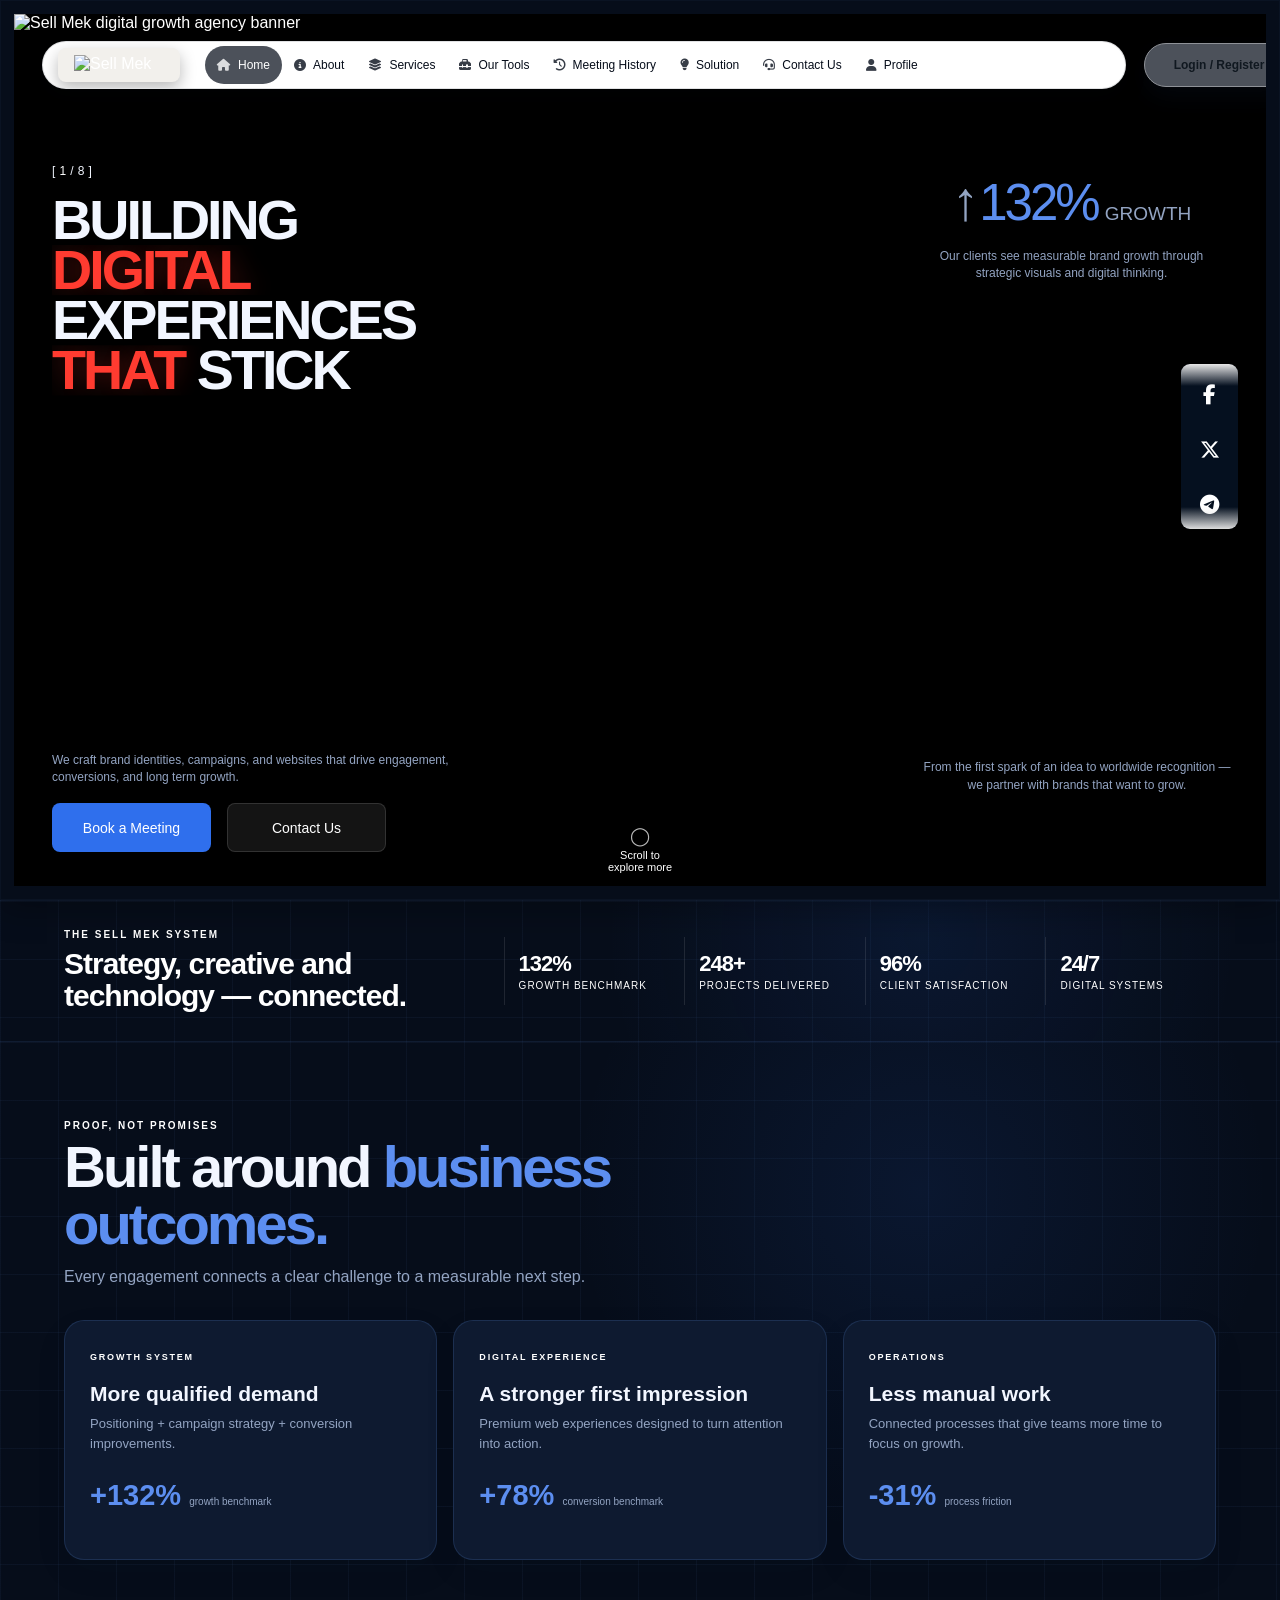
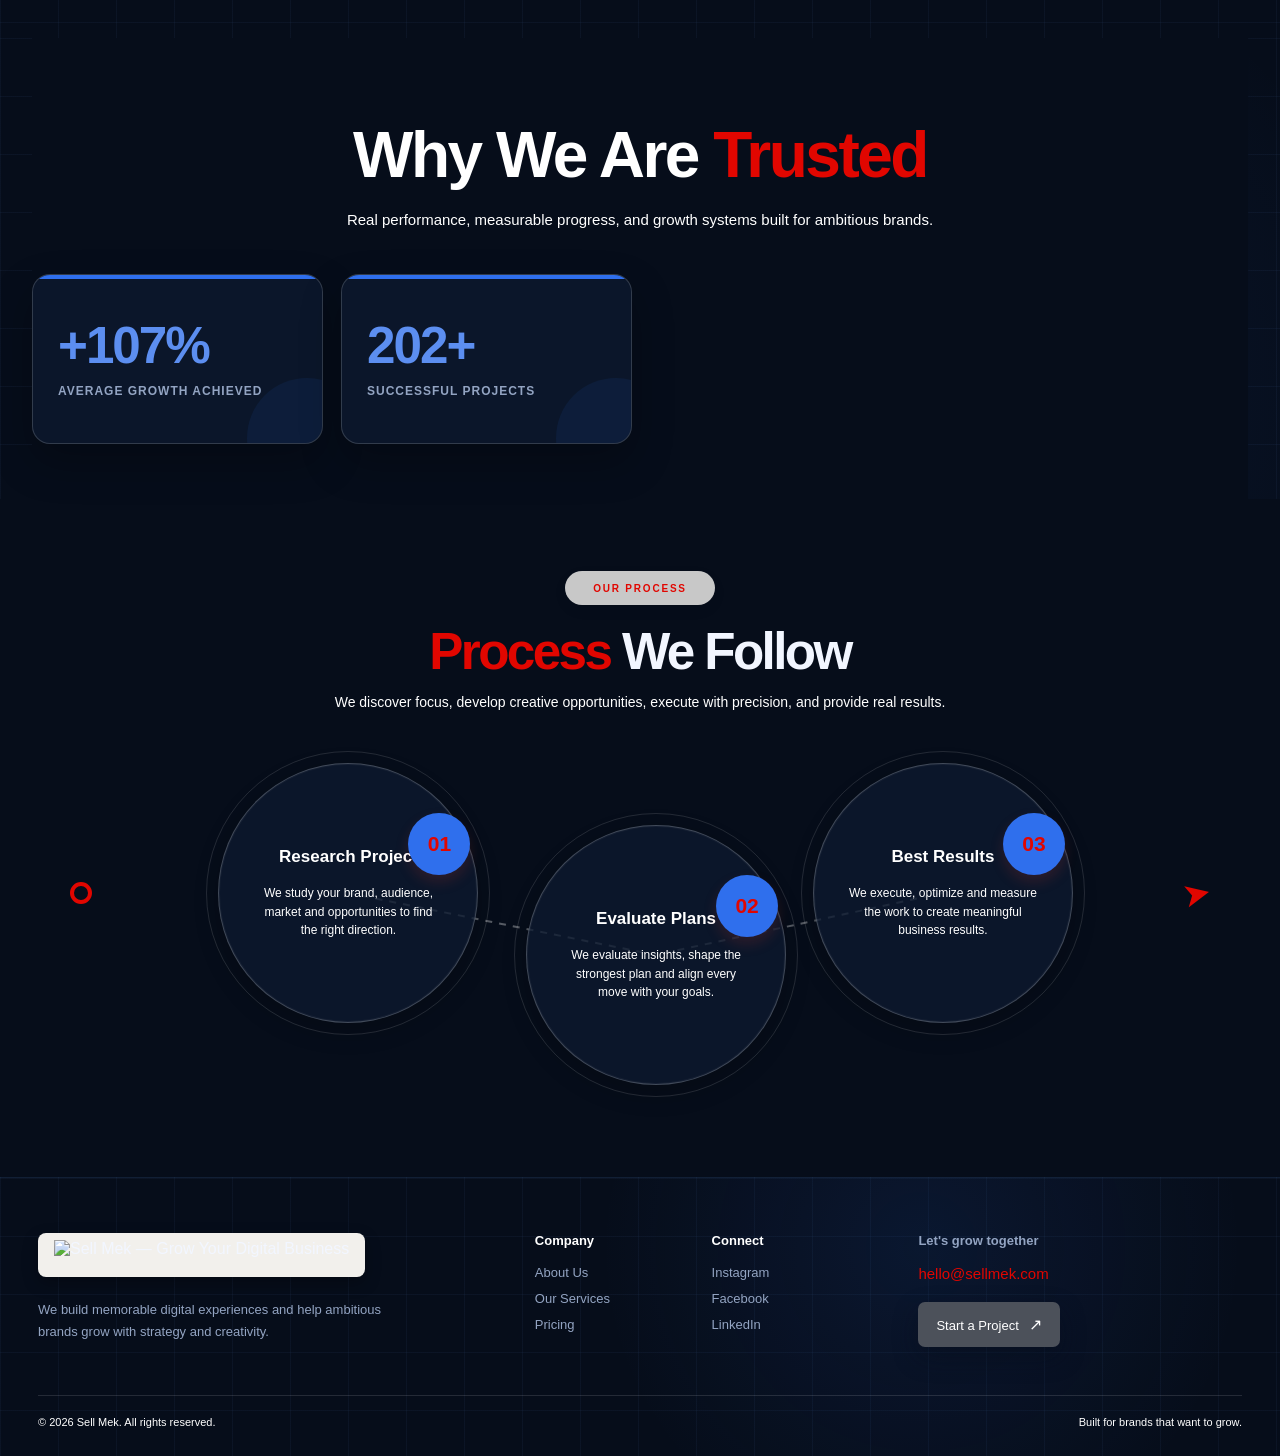
==== sell mek/index.html @ 3b70ef05 "Add files via upload" ====
<!DOCTYPE html>

<html lang="en">
<head>
<meta charset="utf-8"/>
<meta content="width=device-width, initial-scale=1.0" name="viewport"/>
<title>Sell Mek — Digital Growth Agency</title>
<link href="style.css" rel="stylesheet"/>
<link href="https://cdnjs.cloudflare.com/ajax/libs/font-awesome/6.7.2/css/all.min.css" rel="stylesheet"/>
</head>
<body>
<div class="page-frame">
<div class="website">
<!-- HEADER -->
<header class="header">
<div class="logo">
<img alt="Sell Mek — Grow Your Digital Business" class="site-logo" src="assets/images/logo.png"/>
</div>
<nav aria-label="Primary navigation" class="nav">
<a class="active" href="index.html"> <i aria-hidden="true" class="fa-solid fa-house"></i><span>Home</span></a>
<a href="about.html"> <i aria-hidden="true" class="fa-solid fa-circle-info"></i><span>About</span></a>
<a href="services.html"> <i aria-hidden="true" class="fa-solid fa-layer-group"></i><span>Services</span></a><a href="tools.html"><i class="fa-solid fa-toolbox" aria-hidden="true"></i><span>Our Tools</span></a>
<a href="history.html" class="history-nav-link"> <i aria-hidden="true" class="fa-solid fa-clock-rotate-left"></i><span>Meeting History</span><b class="meeting-badge" aria-label="Booked meetings">0</b></a>
<a href="solution.html"> <i aria-hidden="true" class="fa-solid fa-lightbulb"></i><span>Solution</span></a>
<a href="contact.html"><i class="fa-solid fa-headset" aria-hidden="true"></i><span>Contact Us</span></a><a href="language.html"> <i aria-hidden="true" class="fa-solid fa-user"></i><span>Profile</span></a>
</nav>
<button class="login">Login / Register</button>
</header>
<!-- HERO -->
<section class="hero">
<div class="hero-visual-slider" aria-label="Sell Mek hero visuals">
  <div class="hero-visual-slide hero-stage-image is-active" data-visual-slide="0">
    <img src="assets/images/hero-banner-photo.jpg" alt="Sell Mek digital growth agency banner">
  </div>
  <div class="hero-visual-slide hero-stage-dashboard" data-visual-slide="1">
    <div class="dashboard-stage-glow"></div>
  </div>
  <div class="hero-visual-slide hero-stage-image stage-three" data-visual-slide="2">
    <img src="assets/images/hero-computer.png" alt="Sell Mek growth agency visual">
  </div>
</div>
<!-- LEFT -->
<div class="left-content">
<div aria-live="polite" class="counter">[ <span id="hero-current">1</span> / 8 ]</div>
<div aria-live="polite" class="hero-slider">
<div aria-hidden="false" class="hero-slide is-active" data-slide="1">
<h1 aria-label="Building digital experiences that stick">
<span class="hero-line hero-line-white">BUILDING</span>
<span class="hero-line hero-line-orange">DIGITAL</span>
<span class="hero-line hero-line-white">EXPERIENCES</span>
<span class="hero-line hero-line-mixed"><em>THAT</em> STICK</span>
</h1>
</div>
<div aria-hidden="true" class="hero-slide" data-slide="2">
<h1 aria-label="Turning ideas into growth">
<span class="hero-line hero-line-white">TURNING</span>
<span class="hero-line hero-line-orange">IDEAS</span>
<span class="hero-line hero-line-white">INTO</span>
<span class="hero-line hero-line-mixed"><em>REAL</em> GROWTH</span>
</h1>
</div>
<div aria-hidden="true" class="hero-slide" data-slide="3">
<h1 aria-label="Growing brands with smart strategy">
<span class="hero-line hero-line-white">GROWING</span>
<span class="hero-line hero-line-orange">BRANDS</span>
<span class="hero-line hero-line-white">WITH SMART</span>
<span class="hero-line hero-line-mixed"><em>DIGITAL</em> STRATEGY</span>
</h1>
</div>
<div aria-hidden="true" class="hero-slide" data-slide="4">
<h1 aria-label="Creating campaigns that convert">
<span class="hero-line hero-line-white">CREATING</span>
<span class="hero-line hero-line-orange">CAMPAIGNS</span>
<span class="hero-line hero-line-white">THAT</span>
<span class="hero-line hero-line-mixed"><em>CONVERT</em> BETTER</span>
</h1>
</div>
<div aria-hidden="true" class="hero-slide" data-slide="5">
<h1 aria-label="Boosting visibility leads and sales">
<span class="hero-line hero-line-white">BOOSTING</span>
<span class="hero-line hero-line-orange">VISIBILITY</span>
<span class="hero-line hero-line-white">LEADS &amp;</span>
<span class="hero-line hero-line-mixed"><em>SALES</em></span>
</h1>
</div>
<div aria-hidden="true" class="hero-slide" data-slide="6">
<h1 aria-label="Building brands people remember">
<span class="hero-line hero-line-white">BUILDING</span>
<span class="hero-line hero-line-orange">BRANDS</span>
<span class="hero-line hero-line-white">PEOPLE</span>
<span class="hero-line hero-line-mixed"><em>REMEMBER</em></span>
</h1>
</div>
<div aria-hidden="true" class="hero-slide" data-slide="7">
<h1 aria-label="Turning attention into real results">
<span class="hero-line hero-line-white">TURNING</span>
<span class="hero-line hero-line-orange">ATTENTION</span>
<span class="hero-line hero-line-white">INTO REAL</span>
<span class="hero-line hero-line-mixed"><em>RESULTS</em></span>
</h1>
</div>
<div aria-hidden="true" class="hero-slide" data-slide="8">
<h1 aria-label="Your growth our digital mission">
<span class="hero-line hero-line-white">YOUR</span>
<span class="hero-line hero-line-orange">GROWTH</span>
<span class="hero-line hero-line-white">OUR DIGITAL</span>
<span class="hero-line hero-line-mixed"><em>MISSION</em></span>
</h1>
</div>
</div>
</div>
<!-- CENTER -->
<div class="center-content">
<div class="orbit orbit-one"></div><div class="orbit orbit-two"></div><div class="orbit-dot dot-1"></div><div class="orbit-dot dot-2"></div><div class="orbit-dot dot-3"></div><div class="orbit-dot dot-4"></div><div class="stat-card card-growth">
<div class="orange-icon">↗</div>
<small>Growth</small>
<strong class="count" data-prefix="+" data-suffix="%" data-target="85">0</strong>
</div><div class="stat-card card-client">
<div class="orange-icon">●</div>
<small>New Clients</small>
<strong class="count" data-prefix="+" data-suffix="" data-target="248">0</strong>
</div><div class="stat-card card-leads">
<div class="orange-bars">
<i></i><i></i><i></i>
</div>
<small>Leads Generated</small>
<strong class="count" data-comma="true" data-prefix="" data-suffix="" data-target="2543">0</strong>
</div><div class="stat-card card-conversion">
<div class="progress-ring">
<span class="count" data-suffix="%" data-target="78">0</span>
</div>
<small>Conversion Rate</small>
<strong class="count" data-prefix="+" data-suffix="%" data-target="18">0</strong>
</div><div class="dashboard">
<div class="dashboard-header">
<div>
<small>PERFORMANCE OVERVIEW</small>
<h2>Business Growth</h2>
</div>
<button>This Year⌄</button>
</div>
<div class="dashboard-body">
<div class="revenue">
<small>Revenue Growth</small>
<strong class="count" data-prefix="+" data-suffix="%" data-target="132">0</strong>
<span>vs last year</span>
</div>
<div class="mini-growth">
<b>● <span class="count" data-prefix="+" data-suffix="%" data-target="132">0</span></b>
<span>Growth</span>
</div>
</div>
<!-- CHART -->
<div class="chart">
<div class="grid-line line-1"></div>
<div class="grid-line line-2"></div>
<div class="grid-line line-3"></div>
<div class="grid-line line-4"></div>
<svg preserveaspectratio="none" viewbox="0 0 500 160">
<defs>
<lineargradient id="chartFill" x1="0" x2="0" y1="0" y2="1">
<stop offset="0%" stop-opacity=".35"></stop>
<stop offset="100%" stop-opacity="0"></stop>
</lineargradient>
</defs>
<path class="area" d="M0 135
                                       C30 125 40 105 70 112
                                       C95 118 110 94 135 103
                                       C160 113 170 75 205 82
                                       C235 88 245 102 270 77
                                       C300 48 320 75 345 65
                                       C375 52 382 82 410 55
                                       C440 26 455 58 500 15
                                       L500 160
                                       L0 160 Z">
</path>
<path class="line" d="M0 135
                                       C30 125 40 105 70 112
                                       C95 118 110 94 135 103
                                       C160 113 170 75 205 82
                                       C235 88 245 102 270 77
                                       C300 48 320 75 345 65
                                       C375 52 382 82 410 55
                                       C440 26 455 58 500 15">
</path>
<circle cx="500" cy="15" r="6"></circle>
</svg>
</div>
<div class="months">
<span>Jan</span>
<span>Feb</span>
<span>Mar</span>
<span>Apr</span>
<span>May</span>
<span>Jun</span>
</div>
</div>
</div>
<!-- RIGHT -->
<div class="right-content">
<div class="growth-heading">
<span>↑</span>
<strong class="count" data-suffix="%" data-target="132">0</strong>
<small>GROWTH</small>
</div>
<p>
                Our clients see measurable brand growth
                through strategic visuals and digital thinking.
            </p>
</div>
</section>
<!-- GIANT BACKGROUND TEXT -->
<div class="giant giant-sell">SELL</div>
<div class="giant giant-mek">MEK</div>
<!-- BOTTOM -->
<div class="bottom-left">
<p>
            We craft brand identities, campaigns, and websites that
            drive engagement, conversions, and long term growth.
        </p>
<div class="buttons">
<a class="start" href="booking.html">Book a Meeting</a>
<a class="contact" href="contact.html">Contact Us</a>
</div>
</div>
<div class="bottom-right">
<p>
            From the first spark of an idea to worldwide
            recognition — we partner with brands
            that want to grow.
        </p>
</div>
<!-- SOCIAL -->
<div class="social">
<a aria-label="Instagram" class="social-item instagram" href="#">
<i class="fa-brands fa-instagram"></i>
</a>
<a aria-label="Facebook" class="social-item facebook" href="#">
<i class="fa-brands fa-facebook-f"></i>
</a>
<a aria-label="X" class="social-item x-social" href="#">
<i class="fa-brands fa-x-twitter"></i>
</a>
<a aria-label="Telegram" class="social-item telegram" href="#">
<i class="fa-brands fa-telegram"></i>
</a>
</div>
<!-- SCROLL -->
<div class="scroll">
<div class="mouse">◯</div>
<span>
            Scroll to<br/>
            explore more
        </span>
</div>
</div>
</div>



</div></div>
<!-- ENTERPRISE SIGNAL STRIP -->
<section class="enterprise-signal" aria-label="Sell Mek capabilities">
  <div class="signal-intro"><span>THE SELL MEK SYSTEM</span><strong>Strategy, creative and technology — connected.</strong></div>
  <div class="signal-metrics"><div><b>132%</b><span>growth benchmark</span></div><div><b>248+</b><span>projects delivered</span></div><div><b>96%</b><span>client satisfaction</span></div><div><b>24/7</b><span>digital systems</span></div></div>
</section>

<section class="case-preview" aria-labelledby="case-preview-title">
  <div class="case-preview-heading"><span>PROOF, NOT PROMISES</span><h2 id="case-preview-title">Built around <em>business outcomes.</em></h2><p>Every engagement connects a clear challenge to a measurable next step.</p></div>
  <div class="case-preview-grid">
    <article><span>GROWTH SYSTEM</span><h3>More qualified demand</h3><p>Positioning + campaign strategy + conversion improvements.</p><strong>+132% <small>growth benchmark</small></strong></article>
    <article><span>DIGITAL EXPERIENCE</span><h3>A stronger first impression</h3><p>Premium web experiences designed to turn attention into action.</p><strong>+78% <small>conversion benchmark</small></strong></article>
    <article><span>OPERATIONS</span><h3>Less manual work</h3><p>Connected processes that give teams more time to focus on growth.</p><strong>-31% <small>process friction</small></strong></article>
  </div>
</section>
<!-- =========================================
         WHY WE ARE TRUSTED + OUR PROCESS
         Home page keeps the conversion journey focused:
         Hero → Trust → Agency Process → Footer.
    ========================================= -->
<section class="results-reviews-section" id="results">
<!-- WHY WE ARE TRUSTED -->
<div class="our-results-wrap">
<div class="dark-section-heading">
<h2>Why We Are <span>Trusted</span></h2>
<p>Real performance, measurable progress, and growth systems built for ambitious brands.</p>
</div>
<div class="results-counter-grid">
<article class="dark-result-card">
<span class="result-number count" data-prefix="+" data-suffix="%" data-target="132">0</span>
<span class="result-label">Average Growth Achieved</span>
</article>
<article class="dark-result-card">
<span class="result-number count" data-prefix="" data-suffix="+" data-target="248">0</span>
<span class="result-label">Successful Projects</span>
</article>
<article class="dark-result-card">
<span class="result-number count" data-prefix="" data-suffix="%" data-target="96">0</span>
<span class="result-label">Client Satisfaction Rate</span>
</article>
<article class="dark-result-card">
<span class="result-number count" data-comma="true" data-prefix="" data-suffix="+" data-target="2543">0</span>
<span class="result-label">Qualified Leads Generated</span>
</article>
</div>
</div>
<!-- PROCESS — REFERENCE-STYLE 3 STEP FLOW -->
<section aria-labelledby="process-title" class="reference-process" id="process">
<div class="reference-process-heading">
<span class="reference-process-kicker">OUR PROCESS</span>
<h2 id="process-title"><span>Process</span> We Follow</h2>
<p>We discover focus, develop creative opportunities, execute with precision, and provide real results.</p>
</div>
<div class="reference-process-flow">
<div aria-hidden="true" class="reference-process-path">
<span class="path-start"></span>
<span class="path-segment path-segment-1"></span>
<span class="path-segment path-segment-2"></span>
<span class="path-segment path-segment-3"></span>
<span class="path-arrow">➤</span>
</div>
<article class="reference-process-card process-card-1">
<div class="reference-process-circle">
<span class="reference-process-number">01</span>
<h3>Research Project</h3>
<p>We study your brand, audience, market and opportunities to find the right direction.</p>
</div>
</article>
<article class="reference-process-card process-card-2">
<div class="reference-process-circle">
<span class="reference-process-number">02</span>
<h3>Evaluate Plans</h3>
<p>We evaluate insights, shape the strongest plan and align every move with your goals.</p>
</div>
</article>
<article class="reference-process-card process-card-3">
<div class="reference-process-circle">
<span class="reference-process-number">03</span>
<h3>Best Results</h3>
<p>We execute, optimize and measure the work to create meaningful business results.</p>
</div>
</article>
</div>
</section>
<!-- FOOTER -->
<footer class="site-footer">
<div class="footer-main">
<div class="footer-brand">
<div class="footer-logo">
<img alt="Sell Mek — Grow Your Digital Business" class="site-logo" src="assets/images/logo.png"/>
</div>
<p>
                    We build memorable digital experiences and help
                    ambitious brands grow with strategy and creativity.
                </p>
</div>
<div class="footer-links">
<div>
<h4>Company</h4>
<a href="#">About Us</a>
<a href="#">Our Services</a>
<a href="#">Pricing</a>
</div>
<div>
<h4>Connect</h4>
<a href="#">Instagram</a>
<a href="#">Facebook</a>
<a href="#">LinkedIn</a>
</div>
</div>
<div class="footer-contact">
<h4>Let's grow together</h4>
<a href="mailto:hello@sellmek.com">hello@sellmek.com</a>
<button class="footer-cta">Start a Project <span>↗</span></button>
</div>
</div>
<div class="footer-bottom">
<span>© 2026 Sell Mek. All rights reserved.</span>
<span>Built for brands that want to grow.</span>
</div>
</footer>
<script src="script.js"></script>
</body>
</html>
---- sell mek/style.css ----
*{
    margin:0;
    padding:0;
    box-sizing:border-box;
}

html{
    width:100%;
    min-width:0;
    background:#b9b9b9;
}

body{
    width:100%;
    min-width:0;
    min-height:100vh;
    margin:0;
    padding:0;

    background:#b9b9b9;
    color:#111;

    font-family:Arial,Helvetica,sans-serif;

    overflow-x:auto;
    overflow-y:auto;
}

button,
a{
    font-family:Arial,Helvetica,sans-serif;
}


/* =====================================================
   DESKTOP ARTBOARD
   REFERENCE = 1536 x 1024 = 3:2
===================================================== */

.page-frame{
    position:relative;

    width:calc(100vw - 30px);
    max-width:none;

    aspect-ratio:3 / 2;

    margin:15px;

    padding:14px;

    background:#d0d0d0;

    border:1px solid #b7b7b7;

    border-radius:14px;

    box-shadow:
        0 5px 18px rgba(0,0,0,.18),
        inset 0 0 0 1px rgba(255,255,255,.65);
}


/* =====================================================
   INNER WEBSITE
===================================================== */

.website{
    position:relative;

    width:100%;
    height:100%;

    min-height:0;

    overflow:hidden;

    background:#f8f8f7;

    border:1px solid #e7e7e5;

    border-radius:5px;

    box-shadow:
        inset 0 0 0 1px rgba(255,255,255,.9);
}


/* =====================================================
   HEADER
===================================================== */

.header{
    position:absolute;

    z-index:50;

    left:28px;
    right:28px;
    top:14px;

    height:74px;

    display:flex;

    align-items:center;

    justify-content:space-between;
}


/* LOGO */

.logo{
    display:flex;

    align-items:center;

    gap:9px;

    width:220px;
}

.logo strong{
    font-size:18px;

    font-weight:500;

    letter-spacing:-.5px;
}


/* PIXEL LOGO */

.logo-icon{
    width:28px;
    height:28px;

    display:grid;

    grid-template-columns:repeat(3,7px);
    grid-template-rows:repeat(3,7px);

    gap:2px;
}

.logo-icon span{
    display:block;

    background:#ff6900;
}

.logo-icon span:nth-child(5){
    background:transparent;
}


/* NAV */

.nav{
    height:48px;

    display:flex;

    align-items:center;

    gap:0;

    padding:5px;

    background:#d4d4d4;

    border-radius:8px;

    box-shadow:
        inset 0 1px 2px rgba(0,0,0,.10),
        0 1px 2px rgba(0,0,0,.08);
}

.nav a{
    height:38px;

    padding:0 17px;

    display:flex;

    align-items:center;
    justify-content:center;

    gap:5px;

    color:#f7f7f7;

    text-decoration:none;

    font-size:13px;

    white-space:nowrap;

    border-radius:7px;
}

.nav a b{
    font-size:11px;
    font-weight:400;
}

.nav .active{
    background:#858585;

    box-shadow:
        inset 0 1px rgba(255,255,255,.25),
        0 2px 4px rgba(0,0,0,.10);
}


/* LOGIN */

.login{
    width:150px;
    height:52px;

    border:0;

    border-radius:8px;

    background:#050505;

    color:#fff;

    font-size:13px;

    cursor:pointer;
}


/* =====================================================
   HERO
   EVERYTHING SCALES WITH THE 3:2 CANVAS
===================================================== */

.hero{
    position:absolute;

    z-index:10;

    left:38px;
    right:38px;

    top:130px;

    height:53%;

    display:grid;

    grid-template-columns:30% 45% 25%;
}


/* =====================================================
   LEFT HEADLINE
===================================================== */

.left-content{
    position:relative;

    z-index:20;
}

.counter{
    margin-bottom:17px;

    font-size:12px;

    letter-spacing:.4px;

    color:#222;
}

.left-content h1{
    margin:0;

    font-size:51px;

    line-height:.98;

    font-weight:400;

    letter-spacing:-2.5px;
}


/* =====================================================
   CENTER AREA
===================================================== */

.center-content{
    position:relative;

    height:100%;
}


/* ORBITS */

.orbit{
    position:absolute;

    left:50%;
    top:50%;

    transform:translate(-50%,-50%);

    border:1px dashed rgba(255,105,0,.38);

    border-radius:50%;
}

.orbit-one{
    width:475px;
    height:475px;
}

.orbit-two{
    width:335px;
    height:335px;
}

.orbit-dot{
    position:absolute;

    width:7px;
    height:7px;

    border-radius:50%;

    background:#e39a63;

    z-index:4;
}

.dot-1{
    left:5%;
    top:50%;
}

.dot-2{
    right:5%;
    top:50%;
}

.dot-3{
    left:50%;
    top:0;

    transform:translateX(-50%);
}

.dot-4{
    left:50%;
    bottom:0;

    transform:translateX(-50%);
}


/* =====================================================
   DASHBOARD
===================================================== */

.dashboard{
    position:absolute;

    z-index:10;

    left:50%;
    top:68px;

    transform:translateX(-50%);

    width:345px;
    height:365px;

    background:#fff;

    border:1px solid #e1e1e1;

    border-radius:15px;

    overflow:hidden;

    box-shadow:
        0 16px 32px rgba(0,0,0,.12),
        0 2px 8px rgba(0,0,0,.06);
}


/* DASHBOARD HEADER */

.dashboard-header{
    height:75px;

    padding:16px 17px;

    display:flex;

    align-items:center;

    justify-content:space-between;

    border-bottom:1px solid #e7e7e7;
}

.dashboard-header small{
    display:block;

    margin-bottom:6px;

    font-size:8px;

    color:#888;
}

.dashboard-header h2{
    font-size:17px;

    font-weight:600;
}

.dashboard-header button{
    padding:8px 10px;

    border:1px solid #ddd;

    border-radius:6px;

    background:#fff;

    font-size:9px;
}


/* DASHBOARD BODY */

.dashboard-body{
    height:98px;

    padding:17px 20px;

    display:flex;

    justify-content:space-between;
}

.revenue small{
    display:block;

    margin-bottom:5px;

    font-size:10px;
}

.revenue strong{
    display:block;

    font-size:27px;

    font-weight:500;
}

.revenue span{
    display:block;

    margin-top:7px;

    font-size:9px;

    color:#777;
}

.mini-growth{
    margin-top:24px;

    display:flex;

    flex-direction:column;

    font-size:10px;
}

.mini-growth b{
    font-weight:600;
}

.mini-growth span{
    margin-top:5px;

    color:#666;
}


/* CHART */

.chart{
    position:relative;

    height:143px;

    margin:0 17px;
}

.grid-line{
    position:absolute;

    left:0;
    right:0;

    border-top:1px dashed #ddd;
}

.line-1{top:5px}
.line-2{top:40px}
.line-3{top:75px}
.line-4{top:110px}

.chart svg{
    position:absolute;

    left:0;
    top:0;

    width:100%;
    height:143px;
}

.area{
    fill:url(#chartFill);
}

.line{
    fill:none;

    stroke:#ff6900;

    stroke-width:4;

    stroke-linecap:round;
}

.chart circle{
    fill:#ff6900;

    stroke:#fff;

    stroke-width:3;
}

.months{
    display:flex;

    justify-content:space-between;

    padding:4px 18px 0;

    font-size:9px;

    color:#444;
}


/* =====================================================
   STAT CARDS
===================================================== */

.stat-card{
    position:absolute;

    z-index:15;

    width:110px;
    height:135px;

    padding:16px;

    background:#fff;

    border:1px solid #eee;

    border-radius:12px;

    box-shadow:
        0 12px 25px rgba(0,0,0,.10),
        0 2px 5px rgba(0,0,0,.05);
}

.stat-card small{
    display:block;

    margin-top:12px;

    font-size:9px;

    color:#444;
}

.stat-card strong{
    display:block;

    margin-top:7px;

    font-size:21px;

    font-weight:500;
}

.orange-icon{
    width:34px;
    height:34px;

    display:flex;

    align-items:center;
    justify-content:center;

    border-radius:8px;

    background:#ff6900;

    color:#fff;

    font-size:20px;
}

.card-growth{
    left:0;
    top:25px;
}

.card-client{
    right:0;
    top:25px;
}


/* LEADS */

.card-leads{
    left:0;
    bottom:25px;
}

.orange-bars{
    height:34px;

    display:flex;

    align-items:end;

    gap:3px;

    padding-left:4px;
}

.orange-bars i{
    width:7px;

    background:#ff6900;

    border-radius:2px 2px 0 0;
}

.orange-bars i:nth-child(1){
    height:12px;
}

.orange-bars i:nth-child(2){
    height:22px;
}

.orange-bars i:nth-child(3){
    height:30px;
}


/* CONVERSION */

.card-conversion{
    right:0;
    bottom:22px;
}

.progress-ring{
    position:relative;

    width:47px;
    height:47px;

    display:flex;

    align-items:center;
    justify-content:center;

    border-radius:50%;

    background:
        conic-gradient(
            #ff6900 0deg 281deg,
            #e7e7e7 281deg 360deg
        );
}

.progress-ring:after{
    content:"";

    position:absolute;

    width:35px;
    height:35px;

    background:#fff;

    border-radius:50%;
}

.progress-ring span{
    position:relative;

    z-index:2;

    font-size:11px;

    font-weight:600;
}


/* =====================================================
   RIGHT GROWTH
===================================================== */

.right-content{
    position:relative;

    z-index:20;

    padding-top:4px;

    text-align:center;
}

.growth-heading{
    display:flex;

    align-items:baseline;

    justify-content:center;

    white-space:nowrap;
}

.growth-heading span{
    font-size:55px;

    font-weight:300;

    color:#777;
}

.growth-heading strong{
    font-size:51px;

    font-weight:500;

    letter-spacing:-3px;
}

.growth-heading small{
    margin-left:7px;

    font-size:19px;

    color:#333;
}

.right-content p{
    width:285px;

    margin:15px auto;

    font-size:12px;

    line-height:1.45;

    color:#555;
}


/* =====================================================
   IMPORTANT:
   GIANT SELL / MEK
   NOW FIXED TO LOWER HERO AREA
===================================================== */

.giant{
    position:absolute;

    z-index:2;

    color:#fff;

    font-family:
        "Courier New",
        "Lucida Console",
        monospace;

    font-size:185px;

    line-height:.70;

    font-weight:700;

    letter-spacing:-15px;

    white-space:nowrap;

    opacity:.97;

    pointer-events:none;

    user-select:none;
}


/*
   SELL is intentionally ABOVE the bottom controls.
   This removes the giant blank gap.
*/

.giant-sell{
    left:28px;

    bottom:122px;
}


/*
   MEK is on the lower-right,
   exactly opposite SELL.
*/

.giant-mek{
    right:28px;

    bottom:28px;
}


/* =====================================================
   BOTTOM LEFT CONTENT
===================================================== */

.bottom-left{
    position:absolute;

    z-index:25;

    left:38px;

    bottom:34px;

    width:430px;
}

.bottom-left p{
    width:420px;

    font-size:12px;

    line-height:1.42;

    color:#444;
}

.buttons{
    display:flex;

    gap:16px;

    margin-top:17px;
}

.buttons button,
.buttons a{
    width:159px;

    height:49px;

    border:0;

    border-radius:8px;

    font-size:14px;

    cursor:pointer;

    display:inline-flex;
    align-items:center;
    justify-content:center;
    text-decoration:none;
    box-sizing:border-box;
}

.start{
    background:#ff6900;

    color:#fff;
}

.contact{
    background:#bdbdbd;

    color:#fff;
}


/* =====================================================
   BOTTOM RIGHT
===================================================== */

.bottom-right{
    position:absolute;

    z-index:25;

    right:34px;

    bottom:92px;

    width:310px;

    text-align:center;
}

.bottom-right p{
    color:#555;

    font-size:12px;

    line-height:1.45;
}


/* =====================================================
   SOCIAL
===================================================== */

.social{
    position:absolute;

    z-index:40;

    right:28px;

    top:350px;

    width:57px;

    background:#e4e4e4;

    border-radius:9px;

    overflow:hidden;

    box-shadow:
        0 2px 5px rgba(0,0,0,.07);
}

.social .social-item{
    width:57px;
    height:55px;

    display:flex;

    align-items:center;
    justify-content:center;

    color:#777;

    text-decoration:none;

    font-size:21px;

    transition:
        transform .3s ease,
        background .3s ease;
}

.social .social-item span{
    display:none;
}

.social .social-item:hover{
    background:#dcdcdc;

    color:#111;
}


/* =====================================================
   SCROLL SHAPE
   IMPORTANT: BOTTOM CENTER
===================================================== */

.scroll{
    position:absolute;

    z-index:45;

    left:50%;

    bottom:-1px;

    transform:translateX(-50%);

    width:330px;

    height:72px;

    display:flex;

    flex-direction:column;

    align-items:center;

    justify-content:center;

    gap:1px;

    background:#dededc;

    color:#555;

    font-size:11px;

    text-align:center;

    border-radius:
        100px 100px 0 0;
}


/* left organic extension */

.scroll:before{
    content:"";

    position:absolute;

    z-index:-1;

    left:-80px;

    bottom:0;

    width:110px;

    height:45px;

    background:#dededc;

    border-radius:
        100% 0 0 0;
}


/* right organic extension */

.scroll:after{
    content:"";

    position:absolute;

    z-index:-1;

    right:-80px;

    bottom:0;

    width:110px;

    height:45px;

    background:#dededc;

    border-radius:
        0 100% 0 0;
}

.mouse{
    position:relative;

    z-index:3;

    font-size:18px;

    margin-bottom:1px;
}

.scroll span{
    position:relative;

    z-index:3;
}


/* =====================================================
   LARGE DESKTOP
===================================================== */

@media (min-width:1450px){

    .left-content h1{
        font-size:59px;
    }

    .giant{
        font-size:205px;

        letter-spacing:-17px;
    }

    .giant-sell{
        bottom:122px;
    }

    .giant-mek{
        bottom:27px;
    }
}


/* =====================================================
   VERY LARGE DESKTOP
===================================================== */

@media (min-width:1750px){

    .left-content h1{
        font-size:65px;
    }

    .giant{
        font-size:225px;

        letter-spacing:-18px;
    }
}


/* =====================================================
   PHONE + DESKTOP MODE
   DO NOT CREATE A TALL PORTRAIT WEBSITE
===================================================== */

@media (max-width:900px){

    body{
        min-width:0;

        overflow-x:auto;
    }

    .page-frame{
        width:calc(100vw - 20px);

        margin:10px;

        padding:10px;

        aspect-ratio:3 / 2;

        border-radius:11px;
    }

    .website{
        width:100%;
        height:100%;
    }

    .header{
        left:20px;
        right:20px;
        top:10px;

        height:56px;
    }

    .logo{
        width:auto;

        gap:5px;
    }

    .logo strong{
        font-size:11px;
    }

    .logo-icon{
        width:19px;
        height:19px;

        grid-template-columns:repeat(3,5px);
        grid-template-rows:repeat(3,5px);

        gap:2px;
    }

    .nav{
        height:34px;

        padding:3px;

        border-radius:6px;
    }

    .nav a{
        height:28px;

        padding:0 9px;

        font-size:8px;

        border-radius:5px;
    }

    .login{
        width:80px;
        height:34px;

        border-radius:5px;

        font-size:8px;
    }

    .hero{
        left:20px;
        right:20px;

        top:82px;

        height:54%;
    }

    .counter{
        margin-bottom:10px;

        font-size:7px;
    }

    .left-content h1{
        font-size:29px;

        line-height:.98;

        letter-spacing:-1.4px;
    }

    .orbit-one{
        width:230px;
        height:230px;
    }

    .orbit-two{
        width:165px;
        height:165px;
    }

    .dashboard{
        width:180px;
        height:190px;

        top:35px;

        border-radius:8px;
    }

    .dashboard-header{
        height:39px;

        padding:8px;
    }

    .dashboard-header small{
        margin-bottom:2px;

        font-size:4px;
    }

    .dashboard-header h2{
        font-size:9px;
    }

    .dashboard-header button{
        padding:4px 5px;

        font-size:5px;
    }

    .dashboard-body{
        height:51px;

        padding:8px 10px;
    }

    .revenue small{
        margin-bottom:2px;

        font-size:5px;
    }

    .revenue strong{
        font-size:14px;
    }

    .revenue span{
        margin-top:2px;

        font-size:4px;
    }

    .mini-growth{
        margin-top:12px;

        font-size:5px;
    }

    .mini-growth span{
        margin-top:2px;
    }

    .chart{
        height:73px;

        margin:0 9px;
    }

    .chart svg{
        height:73px;
    }

    .months{
        padding:2px 9px 0;

        font-size:4px;
    }

    .stat-card{
        width:58px;
        height:71px;

        padding:8px;

        border-radius:7px;
    }

    .stat-card small{
        margin-top:6px;

        font-size:5px;
    }

    .stat-card strong{
        margin-top:3px;

        font-size:11px;
    }

    .orange-icon{
        width:18px;
        height:18px;

        border-radius:4px;

        font-size:10px;
    }

    .card-growth{
        top:13px;
    }

    .card-client{
        top:13px;
    }

    .card-leads{
        bottom:13px;
    }

    .card-conversion{
        bottom:12px;
    }

    .progress-ring{
        width:25px;
        height:25px;
    }

    .progress-ring:after{
        width:19px;
        height:19px;
    }

    .progress-ring span{
        font-size:6px;
    }

    .right-content{
        padding-top:0;
    }

    .growth-heading span{
        font-size:28px;
    }

    .growth-heading strong{
        font-size:27px;

        letter-spacing:-1px;
    }

    .growth-heading small{
        margin-left:3px;

        font-size:9px;
    }

    .right-content p{
        width:145px;

        margin:7px auto;

        font-size:6px;

        line-height:1.4;
    }

    .giant{
        font-size:90px;

        letter-spacing:-8px;

        line-height:.72;
    }

    .giant-sell{
        left:18px;

        bottom:69px;
    }

    .giant-mek{
        right:18px;

        bottom:16px;
    }

    .bottom-left{
        left:20px;

        bottom:18px;

        width:205px;
    }

    .bottom-left p{
        width:200px;

        font-size:6px;

        line-height:1.4;
    }

    .buttons{
        gap:7px;

        margin-top:8px;
    }

    .buttons button{
        width:88px;
        height:27px;

        border-radius:5px;

        font-size:7px;
    }

    .bottom-right{
        right:20px;

        bottom:48px;

        width:150px;
    }

    .bottom-right p{
        font-size:6px;

        line-height:1.4;
    }

    .social{
        right:14px;

        top:210px;

        width:30px;

        border-radius:5px;
    }

    .social .social-item{
        width:30px;
        height:30px;

        font-size:11px;
    }

    .scroll{
        width:170px;

        height:38px;

        font-size:6px;
    }

    .scroll:before,
    .scroll:after{
        width:55px;
        height:24px;
    }

    .scroll:before{
        left:-40px;
    }

    .scroll:after{
        right:-40px;
    }

    .mouse{
        font-size:10px;
    }
}


/* =====================================================
   IMAGE REFERENCE UPDATES — ADDITIVE ONLY
   Existing Sell Mek design remains unchanged
===================================================== */

/* Extra dashboard background circles */
.center-content::before,
.center-content::after{
    content:"";
    position:absolute;
    left:50%;
    top:50%;
    transform:translate(-50%,-50%);
    border-radius:50%;
    pointer-events:none;
    z-index:1;
}

.center-content::before{
    width:590px;
    height:590px;
    border:1px dashed rgba(255,105,0,.18);
}

.center-content::after{
    width:420px;
    height:420px;
    border:1px dashed rgba(255,105,0,.22);
}

/* Make the existing orbit circles feel softer and layered */
.orbit{
    z-index:2;
    box-shadow:0 0 0 1px rgba(255,255,255,.15);
}

.orbit-one{
    animation:orbitPulse 5s ease-in-out infinite;
}

.orbit-two{
    animation:orbitPulse 5s ease-in-out infinite 1.2s;
}

@keyframes orbitPulse{
    0%,100%{
        opacity:.55;
        transform:translate(-50%,-50%) scale(1);
    }
    50%{
        opacity:1;
        transform:translate(-50%,-50%) scale(1.025);
    }
}

/* Smooth chart entrance */
.chart .line{
    stroke-dasharray:700;
    stroke-dashoffset:700;
    animation:drawGrowthLine 2.1s ease forwards .3s;
}

@keyframes drawGrowthLine{
    to{stroke-dashoffset:0;}
}

/* Sell Mek logo refinement — no HTML structure changed */
.logo strong{
    font-size:20px;
    font-weight:700;
    letter-spacing:-1px;
}

.logo strong::first-letter{
    color:#ff6900;
}

.logo-icon{
    transform:rotate(-3deg);
    transition:transform .35s ease;
}

.logo:hover .logo-icon{
    transform:rotate(0deg) scale(1.06);
}

/* Social viewport: only one/two icons visible while scrolling */
.social{
    height:165px;
    background:linear-gradient(180deg,#e7e7e7,#dddddd);
}

.social::before,
.social::after{
    content:"";
    position:absolute;
    left:0;
    right:0;
    height:22px;
    z-index:3;
    pointer-events:none;
}

.social::before{
    top:0;
    background:linear-gradient(#e7e7e7,transparent);
}

.social::after{
    bottom:0;
    background:linear-gradient(transparent,#dddddd);
}

.social .social-item{
    position:relative;
    z-index:1;
    transition:color .25s ease, background .25s ease;
}

/* Mobile sizes */
@media (max-width:900px){
    .center-content::before{
        width:480px;
        height:480px;
    }

    .center-content::after{
        width:360px;
        height:360px;
    }
}


/* =====================================================
   REAL SOCIAL MEDIA ICONS
===================================================== */

.social .social-item i{
    font-size:20px;
    line-height:1;
    pointer-events:none;
}

.social .instagram:hover i{ color:#e1306c; }
.social .facebook:hover i{ color:#1877f2; }
.social .x-social:hover i{ color:#111; }
.social .telegram:hover i{ color:#229ed9; }


/* =====================================================
   FOOTER
===================================================== */

.site-footer{
    position:relative;
    z-index:60;
    margin-top:100vh;
    padding:55px 38px 22px;
    background:#111;
    color:#fff;
    overflow:hidden;
}

.footer-main{
    max-width:1400px;
    margin:0 auto;
    display:grid;
    grid-template-columns:1.35fr 1fr 1fr;
    gap:60px;
    padding-bottom:48px;
}

.footer-logo{
    display:flex;
    align-items:center;
    gap:10px;
    margin-bottom:18px;
}

.footer-logo .logo-icon{
    flex:0 0 auto;
}

.footer-logo strong{
    font-size:22px;
    letter-spacing:-1px;
}

.footer-brand p{
    max-width:360px;
    color:#aaa;
    font-size:13px;
    line-height:1.7;
}

.footer-links{
    display:grid;
    grid-template-columns:1fr 1fr;
    gap:30px;
}

.site-footer h4{
    margin:0 0 17px;
    color:#fff;
    font-size:13px;
    font-weight:600;
}

.footer-links a{
    display:block;
    width:max-content;
    margin-bottom:11px;
    color:#999;
    text-decoration:none;
    font-size:13px;
    transition:color .25s ease;
}

.footer-links a:hover{
    color:#ff6900;
}

.footer-contact{
    display:flex;
    flex-direction:column;
    align-items:flex-start;
}

.footer-contact > a{
    color:#ff6900;
    text-decoration:none;
    font-size:15px;
    margin-bottom:20px;
}

.footer-cta{
    border:0;
    border-radius:7px;
    padding:13px 18px;
    background:#ff6900;
    color:#fff;
    font-size:13px;
    cursor:pointer;
}

.footer-cta span{
    margin-left:7px;
    font-size:16px;
}

.footer-bottom{
    max-width:1400px;
    margin:0 auto;
    padding-top:20px;
    border-top:1px solid rgba(255,255,255,.12);
    display:flex;
    justify-content:space-between;
    gap:20px;
    color:#777;
    font-size:11px;
}


/* FOOTER MOBILE */
@media(max-width:900px){
    .site-footer{
        margin-top:40px;
        padding:45px 25px 20px;
    }

    .footer-main{
        grid-template-columns:1fr;
        gap:38px;
    }
}

@media(max-width:560px){
    .footer-links{
        grid-template-columns:1fr 1fr;
    }

    .footer-bottom{
        flex-direction:column;
    }
}


/* =====================================================
   RESULTS + CUSTOMER REVIEWS SECTION
===================================================== */

.results-section,
.reviews-section{
    position:relative;
    z-index:70;
    background:#f7f7f5;
    padding:105px 38px;
}

.results-section{
    margin-top:100vh;
}

.section-intro{
    max-width:720px;
    margin:0 auto 55px;
    text-align:center;
}

.section-tag{
    display:inline-block;
    margin-bottom:15px;
    color:#ff6900;
    font-size:10px;
    font-weight:700;
    letter-spacing:2px;
}

.section-intro h2{
    margin:0;
    color:#111;
    font-size:clamp(48px,7vw,105px);
    line-height:.9;
    font-weight:500;
    letter-spacing:-5px;
}

.section-intro p{
    max-width:480px;
    margin:24px auto 0;
    color:#666;
    font-size:14px;
    line-height:1.65;
}

.results-grid{
    max-width:1250px;
    margin:0 auto;
    display:grid;
    grid-template-columns:repeat(4,1fr);
    gap:16px;
}

.result-card{
    position:relative;
    min-height:270px;
    padding:25px;
    background:#fff;
    border:1px solid #e6e6e6;
    border-radius:15px;
    box-shadow:0 14px 35px rgba(0,0,0,.06);
    overflow:hidden;
    transition:transform .3s ease, box-shadow .3s ease;
}

.result-card:hover{
    transform:translateY(-7px);
    box-shadow:0 22px 45px rgba(0,0,0,.10);
}

.result-card::after{
    content:"";
    position:absolute;
    width:170px;
    height:170px;
    right:-80px;
    bottom:-85px;
    border:1px dashed rgba(255,105,0,.22);
    border-radius:50%;
}

.result-icon{
    width:42px;
    height:42px;
    margin-bottom:30px;
    display:flex;
    align-items:center;
    justify-content:center;
    border-radius:10px;
    background:#ff6900;
    color:#fff;
    font-size:22px;
}

.result-card small{
    display:block;
    color:#777;
    font-size:11px;
}

.result-card strong{
    display:block;
    margin:8px 0 12px;
    color:#111;
    font-size:42px;
    line-height:1;
    font-weight:500;
    letter-spacing:-2px;
}

.result-card p{
    position:relative;
    z-index:2;
    margin:0;
    color:#777;
    font-size:11px;
    line-height:1.55;
}


/* CUSTOMER REVIEWS */

.reviews-section{
    padding-top:45px;
    padding-bottom:105px;
}

.reviews-intro{
    margin-bottom:45px;
}

.reviews-stage{
    position:relative;
    width:min(100%,700px);
    height:350px;
    margin:0 auto;
    overflow:hidden;
}

.review-track{
    position:relative;
    width:100%;
    height:100%;
}

.review-card{
    position:absolute;
    inset:0;
    padding:42px 50px;
    display:flex;
    flex-direction:column;
    justify-content:center;
    background:#111;
    color:#fff;
    border-radius:18px;
    box-shadow:0 25px 60px rgba(0,0,0,.16);
    opacity:0;
    transform:translateY(110%);
    transition:
        transform .8s cubic-bezier(.22,.8,.25,1),
        opacity .65s ease;
}

.review-card.active{
    opacity:1;
    transform:translateY(0);
}

.review-card.exit{
    opacity:0;
    transform:translateY(-110%);
}

.review-quote{
    position:absolute;
    top:15px;
    right:28px;
    color:#ff6900;
    font-size:100px;
    line-height:1;
    font-family:Georgia,serif;
    opacity:.8;
}

.review-stars{
    margin-bottom:18px;
    color:#ff6900;
    font-size:13px;
    letter-spacing:3px;
}

.review-card > p{
    position:relative;
    z-index:2;
    max-width:560px;
    margin:0;
    font-size:19px;
    line-height:1.6;
    letter-spacing:-.3px;
}

.review-person{
    display:flex;
    align-items:center;
    gap:12px;
    margin-top:25px;
}

.review-avatar{
    width:42px;
    height:42px;
    display:flex;
    align-items:center;
    justify-content:center;
    border-radius:50%;
    background:#ff6900;
    color:#fff;
    font-weight:600;
}

.review-person strong,
.review-person small{
    display:block;
}

.review-person strong{
    font-size:12px;
    font-weight:600;
}

.review-person small{
    margin-top:4px;
    color:#999;
    font-size:10px;
}

.review-indicators{
    position:absolute;
    left:50%;
    bottom:12px;
    z-index:10;
    display:flex;
    gap:7px;
    transform:translateX(-50%);
}

.review-indicators span{
    width:6px;
    height:6px;
    border-radius:50%;
    background:rgba(255,255,255,.35);
    transition:all .3s ease;
}

.review-indicators span.active{
    width:22px;
    border-radius:10px;
    background:#ff6900;
}


/* RESPONSIVE RESULTS + REVIEWS */

@media(max-width:1000px){
    .results-grid{
        grid-template-columns:repeat(2,1fr);
    }
}

@media(max-width:900px){
    .results-section{
        margin-top:40px;
        padding:75px 25px;
    }

    .reviews-section{
        padding:35px 25px 75px;
    }
}

@media(max-width:600px){
    .section-intro h2{
        letter-spacing:-2.5px;
    }

    .results-grid{
        grid-template-columns:1fr;
    }

    .result-card{
        min-height:220px;
    }

    .reviews-stage{
        height:400px;
    }

    .review-card{
        padding:35px 28px;
    }

    .review-card > p{
        font-size:16px;
    }
}

/* =====================================================
   MOBILE VIEWPORT FIX
   Desktop design logic remains unchanged.
===================================================== */

@media (max-width: 900px){

    html,
    body{
        width:100%;
        min-width:0;
        margin:0;
        padding:0;
        overflow-x:hidden;
    }

    /* Remove mobile outer gap */
    .page-frame{
        width:100vw;
        max-width:none;
        margin:0;
        padding:0;
        border:0;
        border-radius:0;
        box-shadow:none;
        aspect-ratio:3 / 2;
    }

    .website{
        width:100%;
        height:100%;
        min-width:0;
        border-radius:0;
        border:0;
        overflow:hidden;
    }

    /* Keep existing desktop composition logic,
       but make it use the complete mobile viewport */
    .header{
        left:20px;
        right:20px;
    }

    .hero{
        left:20px;
        right:20px;
    }

    .social{
        right:14px;
    }

    .bottom-left{
        left:20px;
    }

    .bottom-right{
        right:20px;
    }

    .scroll{
        left:50%;
    }
}


/* Very small phones */
@media (max-width: 560px){

    html,
    body{
        width:100vw;
        overflow-x:hidden;
    }

    .page-frame,
    .website{
        width:100vw;
    }
}


/* =====================================================
   MOBILE GAP FIX
   Keep desktop layout/design logic unchanged.
===================================================== */

@media (max-width:900px){

    .site-footer{
        margin-top:40px !important;
    }

    .reviews-section{
        margin-top:0 !important;
    }

}


/* =====================================================
   UPDATED: PROVEN RESULTS + CLIENT REVIEWS SIDE BY SIDE
   This block is placed at the end to override old styles.
===================================================== */

/* Old sections are no longer used */
.results-section,
.reviews-section{
    display:none !important;
}

.proof-section{
    position:relative;
    z-index:10;
    display:grid;
    grid-template-columns:1fr 1fr;
    width:100%;
    margin:0;
    padding:0;
    overflow:hidden;
}

/* LEFT: RESULTS */
.proof-results{
    padding:72px 5.5vw 78px;
    background:#31549b;
    color:#fff;
}

.proof-heading{
    margin-bottom:38px;
}

.proof-tag{
    display:inline-block;
    position:relative;
    padding-left:28px;
    margin-bottom:16px;
    font-size:10px;
    font-weight:700;
    letter-spacing:3px;
    color:rgba(255,255,255,.72);
}

.proof-tag::before{
    content:"";
    position:absolute;
    left:0;
    top:50%;
    width:19px;
    height:2px;
    background:#ff6900;
    transform:translateY(-50%);
}

.proof-heading h2{
    margin:0;
    font-size:clamp(34px,3.6vw,58px);
    line-height:1.08;
    font-weight:700;
    letter-spacing:-2px;
}

.proof-heading > p{
    margin:15px 0 0;
    font-size:14px;
    line-height:1.6;
    color:rgba(255,255,255,.72);
}

.case-results{
    display:grid;
    gap:20px;
}

.case-card{
    padding:29px 30px;
    border:1px solid rgba(255,255,255,.11);
    border-radius:18px;
    background:rgba(255,255,255,.07);
    box-shadow:0 14px 35px rgba(0,0,0,.12);
}

.case-label{
    display:block;
    margin-bottom:16px;
    color:#f2b277;
    font-size:9px;
    font-weight:700;
    letter-spacing:2.3px;
}

.case-card h3{
    margin:0 0 14px;
    color:#fff;
    font-size:clamp(18px,1.8vw,25px);
    line-height:1.35;
}

.case-card > p{
    margin:0;
    color:rgba(255,255,255,.67);
    font-size:13px;
    line-height:1.75;
}

.case-stats{
    display:grid;
    grid-template-columns:repeat(3,minmax(0,1fr));
    gap:12px;
    margin-top:25px;
}

.case-stats strong{
    display:block;
    color:#fff;
    font-size:clamp(21px,2vw,31px);
    line-height:1;
}

.case-stats span{
    display:block;
    margin-top:7px;
    color:rgba(255,255,255,.58);
    font-size:9px;
    line-height:1.35;
}

/* RIGHT: REVIEWS */
.proof-reviews{
    padding:72px 5.5vw 78px;
    background:#f6f6f4;
}

.proof-reviews .proof-tag{
    color:#747474;
}

.proof-reviews .proof-heading h2{
    color:#161616;
}

.proof-reviews .proof-heading h2 span{
    color:#31549b;
}

.client-review-list{
    display:grid;
    gap:17px;
}

.client-review-card{
    padding:24px 27px;
    border:1px solid #e7e7e7;
    border-radius:18px;
    background:#fff;
    box-shadow:0 10px 28px rgba(0,0,0,.055);
    transition:transform .3s ease,box-shadow .3s ease;
}

.client-review-card:hover{
    transform:translateY(-4px);
    box-shadow:0 18px 38px rgba(0,0,0,.09);
}

.stars{
    margin-bottom:13px;
    color:#f0a12a;
    font-size:13px;
    letter-spacing:3px;
}

.client-review-card > p{
    margin:0;
    color:#565656;
    font-size:13px;
    font-style:italic;
    line-height:1.7;
}

.client-person{
    display:flex;
    align-items:center;
    gap:12px;
    margin-top:18px;
}

.client-avatar{
    width:43px;
    height:43px;
    display:flex;
    align-items:center;
    justify-content:center;
    flex:0 0 43px;
    border-radius:50%;
    background:#31549b;
    color:#fff;
    font-size:11px;
    font-weight:700;
}

.client-person strong,
.client-person span{
    display:block;
}

.client-person strong{
    color:#202020;
    font-size:13px;
}

.client-person span{
    margin-top:4px;
    color:#888;
    font-size:10px;
}

/* IMPORTANT: remove the large desktop-mode gap before footer */
.site-footer{
    margin-top:0 !important;
    min-height:auto !important;
}

/* Tablet: still side-by-side, with tighter spacing */
@media (max-width:1100px){
    .proof-results,
    .proof-reviews{
        padding:58px 4vw 62px;
    }

    .case-card{
        padding:24px;
    }

    .client-review-card{
        padding:21px;
    }
}

/* Small screens: stack safely */
@media (max-width:800px){
    .proof-section{
        grid-template-columns:1fr;
    }

    .proof-results,
    .proof-reviews{
        padding:55px 7vw;
    }
}

@media (max-width:520px){
    .proof-results,
    .proof-reviews{
        padding:48px 20px;
    }

    .proof-heading h2{
        letter-spacing:-1px;
    }

    .case-card,
    .client-review-card{
        padding:22px 20px;
    }

    .case-stats{
        grid-template-columns:1fr;
        gap:16px;
    }
}


/* =====================================================
   FINAL DARK BLUE FULL-PAGE THEME
   Inspired by the reference background
===================================================== */

:root{
    --dark-bg:#061426;
    --dark-bg-2:#081a31;
    --dark-panel:#0b203b;
    --blue:#31549b;
    --blue-bright:#4d7fe0;
    --text-light:#f2f6ff;
    --muted-light:#8fa2bd;
}

/* Full page background */
html,
body{
    background:var(--dark-bg) !important;
    color:var(--text-light);
}

body{
    background-image:
        radial-gradient(circle at 20% 0%, rgba(49,84,155,.20), transparent 32%),
        radial-gradient(circle at 85% 20%, rgba(32,79,156,.12), transparent 30%) !important;
}

.page-frame{
    background:var(--dark-bg) !important;
    border-color:rgba(88,132,204,.16) !important;
    box-shadow:
        0 10px 30px rgba(0,0,0,.25),
        inset 0 0 0 1px rgba(72,115,183,.06) !important;
}

.website{
    background-color:var(--dark-bg) !important;
    background-image:
        linear-gradient(rgba(69,103,160,.09) 1px, transparent 1px),
        linear-gradient(90deg, rgba(69,103,160,.09) 1px, transparent 1px),
        radial-gradient(circle at 72% 25%, rgba(31,74,145,.16), transparent 34%) !important;
    background-size:58px 58px, 58px 58px, auto !important;
    border-color:rgba(76,117,180,.14) !important;
    box-shadow:inset 0 0 0 1px rgba(86,128,195,.05) !important;
}

/* Header + hero text for dark background */
.logo strong,
.nav a,
.counter,
.left-content h1{
    color:var(--text-light) !important;
}

.nav{
    background:rgba(10,28,53,.86) !important;
    border:1px solid rgba(92,135,204,.18);
    box-shadow:0 10px 30px rgba(0,0,0,.18) !important;
}

.nav a.active{
    background:rgba(49,84,155,.65) !important;
    color:#fff !important;
}

.login{
    background:rgba(49,84,155,.95) !important;
    color:#fff !important;
}

.right-content p,
.bottom-left p,
.bottom-right p{
    color:var(--muted-light) !important;
}

.giant{
    color:rgba(255,255,255,.045) !important;
    opacity:1 !important;
}

.contact{
    background:rgba(255,255,255,.08) !important;
    border:1px solid rgba(255,255,255,.13) !important;
}

.dashboard,
.stat-card{
    background:rgba(255,255,255,.93);
}

.social{
    background:rgba(7,20,38,.82) !important;
    border-color:rgba(84,127,198,.22) !important;
}

.scroll{
    color:var(--muted-light) !important;
}

/* Footer directly after content */
.site-footer{
    margin-top:0 !important;
    background:#050e1c !important;
    border-top:1px solid rgba(85,125,185,.18);
}


/* =====================================================
   RESULTS + REVIEWS: VERTICAL PAGE FLOW
===================================================== */

.results-section,
.reviews-section,
.proof-section{
    display:none !important;
}

.results-reviews-section{
    position:relative;
    width:100%;
    margin:0;
    padding:0;
    color:var(--text-light);
    background:
        linear-gradient(rgba(69,103,160,.08) 1px, transparent 1px),
        linear-gradient(90deg, rgba(69,103,160,.08) 1px, transparent 1px),
        linear-gradient(180deg, var(--dark-bg), var(--dark-bg-2));
    background-size:58px 58px, 58px 58px, auto;
    overflow:hidden;
}

.results-reviews-section::before{
    content:"";
    position:absolute;
    width:700px;
    height:700px;
    right:-350px;
    top:100px;
    border-radius:50%;
    background:radial-gradient(circle, rgba(49,84,155,.18), transparent 68%);
    pointer-events:none;
}

.our-results-wrap,
.proven-results-wrap,
.reviews-wrap{
    position:relative;
    z-index:1;
    width:min(1240px, calc(100% - 64px));
    margin:0 auto;
}

.our-results-wrap{
    padding:85px 0 55px;
}

.proven-results-wrap{
    padding:35px 0 70px;
}

.reviews-wrap{
    padding:70px 0 90px;
    border-top:1px solid rgba(103,141,200,.14);
}

.dark-section-heading{
    max-width:760px;
    margin-bottom:38px;
}

.dark-section-tag{
    display:inline-flex;
    align-items:center;
    gap:10px;
    margin-bottom:15px;
    color:#83a6e8;
    font-size:10px;
    font-weight:700;
    letter-spacing:3px;
}

.dark-section-tag::before{
    content:"";
    width:22px;
    height:2px;
    background:#4d7fe0;
    box-shadow:0 0 12px rgba(77,127,224,.7);
}

.dark-section-heading h2{
    margin:0;
    color:#fff;
    font-size:clamp(38px, 5vw, 68px);
    line-height:1.03;
    letter-spacing:-2.5px;
    font-weight:700;
}

.dark-section-heading h2 span{
    color:#7ca4ed;
}

.dark-section-heading p{
    margin:18px 0 0;
    color:var(--muted-light);
    font-size:15px;
    line-height:1.7;
}


/* TOP COUNTERS */
.results-counter-grid{
    display:grid;
    grid-template-columns:repeat(4, 1fr);
    gap:18px;
}

.dark-result-card{
    min-height:170px;
    padding:30px 25px;
    display:flex;
    flex-direction:column;
    justify-content:flex-end;
    border:1px solid rgba(112,150,209,.16);
    border-radius:18px;
    background:
        linear-gradient(135deg, rgba(34,69,123,.45), rgba(8,25,48,.78));
    box-shadow:0 20px 50px rgba(0,0,0,.15);
    transition:transform .3s ease, border-color .3s ease;
}

.dark-result-card:hover{
    transform:translateY(-6px);
    border-color:rgba(113,159,235,.42);
}

.result-number{
    display:block;
    color:#fff;
    font-size:clamp(34px, 4vw, 58px);
    line-height:1;
    font-weight:700;
    letter-spacing:-2px;
}

.result-label{
    display:block;
    margin-top:13px;
    color:#8093ae;
    font-size:11px;
    font-weight:600;
    letter-spacing:.4px;
}


/* CASE STUDIES BELOW OUR RESULTS */
.compact-heading h2{
    font-size:clamp(34px, 4vw, 56px);
}

.new-case-results{
    display:grid;
    grid-template-columns:1fr 1fr;
    gap:22px;
}

.new-case-results .case-card{
    padding:36px;
    background:linear-gradient(145deg, rgba(16,42,76,.96), rgba(8,25,48,.96));
    border:1px solid rgba(102,143,204,.16);
    border-radius:20px;
    box-shadow:0 20px 45px rgba(0,0,0,.16);
}

.new-case-results .case-label{
    color:#82a8ee;
}

.new-case-results .case-card h3{
    color:#fff;
}

.new-case-results .case-card > p{
    color:#8ea1ba;
}

.new-case-results .case-stats{
    border-top:1px solid rgba(113,151,207,.13);
    padding-top:24px;
}

.new-case-results .case-stats strong{
    color:#fff;
}

.new-case-results .case-stats span{
    color:#7589a5;
}


/* REVIEWS: ONE UNDER ANOTHER */
.reviews-heading-new{
    margin-bottom:34px;
}

.vertical-reviews{
    display:grid;
    grid-template-columns:1fr;
    gap:18px;
    max-width:980px;
}

.vertical-reviews .client-review-card{
    padding:30px 34px;
    background:linear-gradient(135deg, rgba(17,43,77,.88), rgba(7,21,40,.94));
    border:1px solid rgba(104,146,210,.16);
    border-radius:18px;
    box-shadow:0 18px 40px rgba(0,0,0,.14);
}

.vertical-reviews .client-review-card:hover{
    transform:translateX(6px);
    border-color:rgba(112,157,231,.34);
}

.vertical-reviews .stars{
    color:#ffb14a;
}

.vertical-reviews .client-review-card > p{
    max-width:820px;
    color:#c0cce0;
    font-size:15px;
    line-height:1.8;
}

.vertical-reviews .client-avatar{
    background:linear-gradient(135deg, #31549b, #5f8ee4);
    box-shadow:0 8px 20px rgba(49,84,155,.35);
}

.vertical-reviews .client-person strong{
    color:#fff;
}

.vertical-reviews .client-person span{
    color:#7f94b0;
}


/* RESPONSIVE */
@media(max-width:900px){
    .results-counter-grid{
        grid-template-columns:repeat(2, 1fr);
    }

    .new-case-results{
        grid-template-columns:1fr;
    }

    .our-results-wrap,
    .proven-results-wrap,
    .reviews-wrap{
        width:min(100% - 44px, 1240px);
    }

    .our-results-wrap{
        padding-top:65px;
    }
}

@media(max-width:560px){
    .results-counter-grid{
        grid-template-columns:1fr;
    }

    .dark-result-card{
        min-height:135px;
    }

    .our-results-wrap,
    .proven-results-wrap,
    .reviews-wrap{
        width:calc(100% - 32px);
    }

    .dark-section-heading h2{
        letter-spacing:-1.5px;
    }

    .new-case-results .case-card,
    .vertical-reviews .client-review-card{
        padding:24px 20px;
    }

    .case-stats{
        grid-template-columns:1fr;
    }
}


/* =====================================================
   RESULTS + REVIEWS COLOR UPDATE: WHITE + ORANGE
===================================================== */
.results-reviews-section{
    background:
        linear-gradient(rgba(255,101,0,.07) 1px, transparent 1px),
        linear-gradient(90deg, rgba(255,101,0,.07) 1px, transparent 1px),
        linear-gradient(180deg, var(--dark-bg), var(--dark-bg-2));
}
.results-reviews-section::before{
    background:radial-gradient(circle, rgba(255,101,0,.16), transparent 68%);
}
.reviews-wrap{border-top-color:rgba(255,101,0,.18);}
.dark-section-tag{color:#ff9a5a;}
.dark-section-tag::before{
    background:var(--orange);
    box-shadow:0 0 12px rgba(255,101,0,.65);
}
.dark-section-heading h2 span{color:var(--orange);}
.dark-result-card{
    border-color:rgba(255,101,0,.16);
    background:linear-gradient(135deg, rgba(75,38,18,.48), rgba(20,20,20,.92));
}
.dark-result-card:hover{border-color:rgba(255,101,0,.48);}
.result-label{color:#d0b09b;}
.vertical-reviews .client-review-card{
    background:linear-gradient(135deg, rgba(62,35,20,.88), rgba(20,20,20,.96));
    border-color:rgba(255,101,0,.18);
}
.vertical-reviews .client-review-card:hover{border-color:rgba(255,101,0,.42);}
.vertical-reviews .client-avatar{
    background:linear-gradient(135deg, var(--orange), #ff9a5a);
    box-shadow:0 8px 20px rgba(255,101,0,.3);
}

/* WHY WE ARE TRUSTED – enhanced cards */
.results-counter-grid .dark-result-card{
    position:relative;
    overflow:hidden;
    justify-content:center;
    isolation:isolate;
    border:1px solid rgba(255,101,0,.28);
    background:linear-gradient(145deg,#fff 0%,#fff8f3 100%);
    box-shadow:0 18px 45px rgba(255,101,0,.10);
    animation:trustedCardReveal .7s cubic-bezier(.2,.8,.2,1) both;
}
.results-counter-grid .dark-result-card:nth-child(2){animation-delay:.10s}
.results-counter-grid .dark-result-card:nth-child(3){animation-delay:.20s}
.results-counter-grid .dark-result-card:nth-child(4){animation-delay:.30s}
.results-counter-grid .dark-result-card::before{
    content:""; position:absolute; inset:0 auto auto 0; width:100%; height:4px;
    background:linear-gradient(90deg,var(--orange),#ff9b52); z-index:-1;
}
.results-counter-grid .dark-result-card::after{
    content:""; position:absolute; width:120px; height:120px; border-radius:50%;
    right:-45px; bottom:-55px; background:rgba(255,101,0,.07); transition:transform .45s ease;
}
.results-counter-grid .dark-result-card:hover{transform:translateY(-10px) scale(1.02);border-color:rgba(255,101,0,.75);box-shadow:0 25px 55px rgba(255,101,0,.20)}
.results-counter-grid .dark-result-card:hover::after{transform:scale(1.8)}
.results-counter-grid .result-number{color:var(--orange);text-shadow:0 8px 22px rgba(255,101,0,.12)}
.results-counter-grid .result-label{color:#333;font-size:12px;letter-spacing:1px;text-transform:uppercase}
@keyframes trustedCardReveal{from{opacity:0;transform:translateY(35px) scale(.96)}to{opacity:1;transform:translateY(0) scale(1)}}
@media (prefers-reduced-motion:reduce){.results-counter-grid .dark-result-card{animation:none;transition:none}}

/* =====================================================
   FINAL PAGE FLOW + TRUSTED SECTION POLISH
===================================================== */
html, body{min-height:100%;}
body{overflow-x:hidden;}

/* The hero is the first screen; everything below is a natural page flow. */
.page-frame{
    width:100%;
    height:100vh;
    min-height:680px;
    aspect-ratio:auto;
    margin:0;
    padding:14px;
    border-radius:0;
}
.website{
    height:100%;
    min-height:0;
    overflow:hidden;
}

/* No decorative background behind the scroll prompt. */
.scroll{
    background:transparent !important;
    color:rgba(255,255,255,.72) !important;
    width:auto;
    min-width:150px;
    height:auto;
    padding:10px 0 14px;
}
.scroll:before,
.scroll:after{display:none !important;content:none !important;}

/* Headings sit in the middle and animate into view. */
.dark-section-heading{
    max-width:900px;
    margin:0 auto 42px;
    text-align:center;
    opacity:0;
    transform:translateY(28px);
    transition:opacity .65s ease, transform .65s cubic-bezier(.2,.8,.2,1);
}
.dark-section-heading.heading-visible{
    opacity:1;
    transform:translateY(0);
}
.dark-section-heading h2{color:#fff;}
.dark-section-heading h2 span{color:var(--orange);}
.dark-section-heading p{margin-left:auto;margin-right:auto;}

/* Cards enter from the right, one after another. The next card starts as soon as
   the previous card finishes — no fixed animation-delay is used. */
.results-counter-grid .dark-result-card{
    opacity:0;
    transform:translateX(110px) scale(.97);
    animation:none !important;
    will-change:transform,opacity;
    transition:opacity .58s ease, transform .58s cubic-bezier(.2,.8,.2,1), border-color .3s ease, box-shadow .3s ease;
}
.results-counter-grid .dark-result-card.card-visible{
    opacity:1;
    transform:translateX(0) scale(1);
}
.results-counter-grid .dark-result-card:nth-child(n){animation-delay:0s !important;}
.results-counter-grid .dark-result-card.card-visible:hover{
    transform:translateY(-10px) scale(1.02);
}

/* Keep the reviews area clean until reviews are added. */
.vertical-reviews:empty{display:none;}
.reviews-wrap{padding-bottom:80px;}

/* Footer is the true end of the page — no empty background after it. */
.site-footer{
    margin:0 !important;
    width:100%;
    position:relative;
}
body > .site-footer:last-child{margin-bottom:0;}

@media (max-width:900px){
    .page-frame{
        width:100%;
        height:auto;
        min-height:560px;
        margin:0;
        padding:0;
        aspect-ratio:auto;
    }
    .website{
        height:560px;
        min-height:560px;
        border-radius:0;
    }
    .results-reviews-section{min-height:0;}
    .our-results-wrap{padding-top:62px;}
    .reviews-wrap{padding:62px 0 70px;}
}

@media (min-width:901px){
    .page-frame{min-height:680px;}
}

@media (prefers-reduced-motion:reduce){
    .dark-section-heading,
    .results-counter-grid .dark-result-card{transition:none !important;}
}


/* =====================================================
   FINAL MOBILE DESKTOP-MODE + HERO MIXED COLOR FIX
   Keeps the desktop composition intact without blank space.
===================================================== */
html, body{
    width:100%;
    min-height:100%;
    margin:0;
}
body{
    min-height:100dvh;
    display:flex;
    flex-direction:column;
    overflow-x:hidden !important;
}

/* The hero and the sections use their natural desktop flow.
   If a browser's desktop mode has extra viewport height, the footer itself
   extends to the bottom instead of leaving the dark page background visible. */
.page-frame,
.results-reviews-section,
.site-footer{
    flex:0 0 auto;
}
.site-footer{
    flex-grow:1;
    margin:0 !important;
    padding-bottom:max(28px, env(safe-area-inset-bottom));
}

/* Preserve the complete desktop canvas when mobile browsers request desktop mode. */
@media (min-width:901px){
    .page-frame{
        width:100%;
        height:100vh;
        min-height:680px;
        margin:0;
        padding:14px;
        border-radius:0;
        aspect-ratio:auto;
    }
    .website{
        width:100%;
        height:100%;
        min-height:0;
        border-radius:0;
    }
}

/* Mixed white + orange hero typography */
.left-content h1 .hero-line{
    display:block;
    white-space:nowrap;
}
.left-content h1 .hero-line-white{
    color:var(--text-light) !important;
}
.left-content h1 .hero-line-orange{
    color:var(--orange) !important;
    text-shadow:0 0 22px rgba(255,101,0,.12);
}
.left-content h1 .hero-line-mixed{
    color:var(--text-light) !important;
}
.left-content h1 .hero-line-mixed em{
    color:var(--orange) !important;
    font-style:normal;
}

/* Desktop-mode browsers on phones should never create horizontal gaps/overflow. */
@media (max-width:900px){
    body{overflow-x:hidden !important;}
    .page-frame{
        margin:0;
        width:100%;
    }
}

/* =====================================================
   HERO TEXT SLIDER + TWO-COLOR TYPOGRAPHY
   Only white and orange are used for visible typography.
===================================================== */
.hero-slider{
    position:relative;
    width:100%;
    min-height:220px;
    overflow:hidden;
}

.hero-slide{
    position:absolute;
    inset:0;
    opacity:0;
    transform:translateY(34px);
    pointer-events:none;
    transition:opacity .65s ease, transform .65s cubic-bezier(.2,.8,.2,1);
}

.hero-slide.is-active{
    opacity:1;
    transform:translateY(0);
    pointer-events:auto;
}

.hero-slide h1{
    margin:0;
}

.left-content h1 .hero-line,
.left-content h1 .hero-line-white,
.left-content h1 .hero-line-mixed{
    color:#fff !important;
}

.left-content h1 .hero-line-orange,
.left-content h1 .hero-line-mixed em{
    color:#ff6900 !important;
    text-shadow:0 0 22px rgba(255,105,0,.12);
}

/* Two-color system for the complete website typography */
body,
body p,
body small,
body span,
body strong,
body h1,
body h2,
body h3,
body h4,
body h5,
body h6,
body a,
body button,
body label,
body li{
    color:#fff;
}

body .count,
body .result-number,
body .growth-heading strong,
body .footer-contact > a,
body .footer-links a:hover,
body .dark-section-heading h2 span,
body .orange-icon,
body .orange-bars i,
body .hero-line-orange,
body .hero-line-mixed em{
    color:#ff6900 !important;
}

/* Dark panels keep white text readable instead of introducing a third text color. */
.stat-card,
.dashboard,
.results-counter-grid .dark-result-card{
    background:rgba(7,20,38,.92) !important;
    border-color:rgba(255,105,0,.22) !important;
}

.results-counter-grid .result-label,
.footer-brand p,
.footer-links a,
.footer-bottom,
.right-content p,
.bottom-left p,
.bottom-right p,
.dark-section-heading p{
    color:rgba(255,255,255,.82) !important;
}

.footer-links a:hover{color:#ff6900 !important;}
.social .social-item i{color:#fff !important;}
.social .social-item:hover i{color:#ff6900 !important;}

@media (max-width:900px){
    .hero-slider{min-height:145px;}
}

@media (prefers-reduced-motion:reduce){
    .hero-slide{transition:none;}
}

/* =====================================================
   ENTERPRISE HERO TYPOGRAPHY + SLOWER SLIDER
   ===================================================== */
.hero-slider{
    min-height:clamp(235px, 22vw, 320px);
    perspective:900px;
}

.hero-slide{
    display:flex;
    align-items:flex-start;
    transform:translate3d(0,42px,0) scale(.985);
    filter:blur(3px);
    transition:
        opacity 1s cubic-bezier(.22,1,.36,1),
        transform 1.05s cubic-bezier(.22,1,.36,1),
        filter 1s ease;
}

.hero-slide.is-active{
    transform:translate3d(0,0,0) scale(1);
    filter:blur(0);
}

.hero-slide h1{
    font-family:Arial Black, Arial, Helvetica, sans-serif;
    font-weight:900;
    font-size:clamp(40px, 5vw, 76px);
    line-height:.88;
    letter-spacing:-4px;
    text-transform:uppercase;
    text-wrap:balance;
    text-shadow:0 10px 30px rgba(0,0,0,.16);
}

.hero-slide .hero-line{
    position:relative;
    width:max-content;
    max-width:100%;
    overflow:hidden;
    padding-right:7px;
    clip-path:inset(0 100% 0 0);
    transition:clip-path .95s cubic-bezier(.77,0,.18,1);
}

.hero-slide.is-active .hero-line{
    clip-path:inset(0 0 0 0);
}

.hero-slide.is-active .hero-line:nth-child(1){transition-delay:.05s}
.hero-slide.is-active .hero-line:nth-child(2){transition-delay:.13s}
.hero-slide.is-active .hero-line:nth-child(3){transition-delay:.21s}
.hero-slide.is-active .hero-line:nth-child(4){transition-delay:.29s}

.hero-slide .hero-line-orange,
.hero-slide .hero-line-mixed em{
    text-shadow:0 0 26px rgba(255,105,0,.2);
}

@media(max-width:900px){
    .hero-slider{min-height:165px;}
    .hero-slide h1{
        font-size:clamp(31px, 9vw, 56px);
        letter-spacing:-2.5px;
    }
}

/* =====================================================
   CLIENT REVIEWS — SPEECH BUBBLE / ONE-BY-ONE FLOW
   Three reviews cycle continuously and slowly.
   ===================================================== */
.vertical-reviews{
    position:relative;
    display:block;
    width:min(980px,100%);
    max-width:980px;
    min-height:300px;
    margin:0 auto;
    overflow:hidden;
    isolation:isolate;
}

.vertical-reviews .review-slide{
    position:absolute;
    inset:0;
    width:100%;
    max-width:920px;
    margin:0 auto;
    padding:20px 0 42px;
    opacity:0;
    visibility:hidden;
    transform:translate3d(115%,35px,0) scale(.92);
    filter:blur(5px);
    pointer-events:none;
    transition:
        opacity 1.05s cubic-bezier(.22,1,.36,1),
        transform 1.25s cubic-bezier(.22,1,.36,1),
        filter 1s ease,
        visibility 0s linear 1.25s;
}

.vertical-reviews .review-slide.is-active{
    opacity:1;
    visibility:visible;
    transform:translate3d(0,-8px,0) scale(1);
    filter:blur(0);
    pointer-events:auto;
    transition:
        opacity 1.05s cubic-bezier(.22,1,.36,1),
        transform 1.25s cubic-bezier(.22,1,.36,1),
        filter 1s ease;
}

.vertical-reviews .review-slide.is-exiting{
    opacity:0;
    visibility:visible;
    transform:translate3d(-115%,-2px,0) scale(.94);
    filter:blur(4px);
    transition:
        opacity 1.1s ease,
        transform 1.2s cubic-bezier(.65,0,.84,.16),
        filter 1s ease;
}

.review-bubble{
    position:relative;
    width:calc(100% - 70px);
    margin:0 auto;
    padding:38px 48px 32px;
    border:1px solid rgba(255,105,0,.22);
    border-radius:28px;
    background:linear-gradient(145deg,#fff 0%,#fffaf7 100%);
    box-shadow:
        0 28px 70px rgba(0,0,0,.20),
        0 0 0 1px rgba(255,255,255,.7) inset;
    color:#111;
}

.review-bubble::after{
    content:"";
    position:absolute;
    left:72px;
    bottom:-30px;
    width:58px;
    height:58px;
    background:#fffaf7;
    border-right:1px solid rgba(255,105,0,.16);
    border-bottom:1px solid rgba(255,105,0,.16);
    transform:skewX(-20deg) rotate(45deg);
    z-index:-1;
}

.review-bubble::before{
    content:"“";
    position:absolute;
    top:8px;
    right:28px;
    color:rgba(255,105,0,.16);
    font-family:Georgia,serif;
    font-size:100px;
    line-height:1;
}

.vertical-reviews .stars{
    margin:0 0 18px;
    color:#ff6900 !important;
    font-size:18px;
    letter-spacing:5px;
}

.vertical-reviews .review-bubble > p{
    max-width:790px;
    margin:0;
    color:#202020 !important;
    font-size:clamp(16px,1.5vw,20px);
    font-style:normal;
    font-weight:500;
    line-height:1.7;
    letter-spacing:-.15px;
}

.vertical-reviews .client-person{
    margin-top:25px;
    gap:14px;
}

.vertical-reviews .client-avatar{
    width:52px;
    height:52px;
    flex-basis:52px;
    border:3px solid #fff;
    background:linear-gradient(135deg,#ff6900,#ff9b55) !important;
    color:#fff !important;
    box-shadow:0 8px 22px rgba(255,105,0,.24);
}

.vertical-reviews .client-person strong{
    color:#111 !important;
    font-size:15px;
    font-weight:800;
}

.vertical-reviews .client-person span{
    color:#ff6900 !important;
    font-size:11px;
    font-weight:700;
    letter-spacing:.4px;
    text-transform:uppercase;
}

@media(max-width:900px){
    .vertical-reviews{min-height:370px;}
    .vertical-reviews .review-slide{padding:18px 0 40px;}
    .review-bubble{
        width:calc(100% - 28px);
        padding:30px 24px 27px;
        border-radius:22px;
    }
    .review-bubble::after{left:48px;}
    .vertical-reviews .review-bubble > p{font-size:15px;line-height:1.65;}
    .vertical-reviews .stars{font-size:15px;letter-spacing:3px;}
}

@media(prefers-reduced-motion:reduce){
    .hero-slide,
    .hero-slide .hero-line,
    .vertical-reviews .review-slide{transition:none !important;}
}

/* =====================================================
   FINAL POLISH — NAVIGATION + HERO FIT + REVIEW TRAIL
===================================================== */
.nav{
    background:#ff6900 !important;
    border:1px solid rgba(255,255,255,.18);
    box-shadow:0 8px 22px rgba(255,105,0,.22);
}
.nav a,
.nav a:visited{
    color:#fff !important;
}
.nav a:hover,
.nav a.active{
    background:#fff !important;
    color:#ff6900 !important;
    box-shadow:0 3px 9px rgba(0,0,0,.16);
}
.nav a:hover b,
.nav a.active b{color:#ff6900 !important;}

/* Never crop a headline just because one enterprise phrase is wider. */
.hero-slider{
    overflow:visible !important;
    min-height:clamp(250px,24vw,335px) !important;
}
.hero-slide{
    overflow:visible !important;
    width:100% !important;
}
.hero-slide h1{
    width:100% !important;
    max-width:100% !important;
    font-size:clamp(34px,4.35vw,68px) !important;
    line-height:.9 !important;
    letter-spacing:-3px !important;
}
.hero-slide .hero-line{
    width:auto !important;
    max-width:100% !important;
    overflow:visible !important;
    padding-right:0 !important;
}
@media(max-width:900px){
    .hero-slider{min-height:185px !important;}
    .hero-slide h1{
        font-size:clamp(29px,8.1vw,52px) !important;
        letter-spacing:-2px !important;
        line-height:.93 !important;
    }
}

/* Three-card conveyor: newest comes from right, highlights, then remains in the trail. */
.vertical-reviews{
    min-height:500px !important;
    overflow:hidden !important;
    width:min(1120px,100%) !important;
    margin:0 auto !important;
}
.vertical-reviews .review-slide{
    position:absolute !important;
    top:20px !important;
    left:0 !important;
    width:360px !important;
    max-width:none !important;
    padding:0 0 46px !important;
    opacity:1 !important;
    visibility:visible !important;
    filter:none !important;
    transform:translate3d(1180px,0,0) scale(.94) !important;
    transition:transform 1.5s cubic-bezier(.22,1,.36,1), opacity 1.25s ease, filter 1.25s ease !important;
}
.vertical-reviews .review-slide.review-pos-0{
    transform:translate3d(0,24px,0) scale(.92) !important;
    z-index:2;
}
.vertical-reviews .review-slide.review-pos-1{
    transform:translate3d(380px,10px,0) scale(.96) !important;
    z-index:3;
}
.vertical-reviews .review-slide.review-pos-2{
    transform:translate3d(760px,-18px,0) scale(1) !important;
    z-index:5;
}
.vertical-reviews .review-slide.review-entering{
    transform:translate3d(1180px,-18px,0) scale(.92) !important;
    opacity:.25 !important;
    filter:blur(3px) !important;
}
.vertical-reviews .review-slide.review-leaving{
    transform:translate3d(-430px,36px,0) scale(.88) !important;
    opacity:0 !important;
    z-index:1;
}
.vertical-reviews .review-slide.is-active .review-bubble{
    border-color:#ff6900 !important;
    box-shadow:0 28px 65px rgba(255,105,0,.20), 0 0 0 2px rgba(255,105,0,.10) !important;
}
.review-bubble{
    width:100% !important;
    min-height:245px !important;
    margin:0 !important;
    padding:30px 28px 24px !important;
    border-radius:24px !important;
    display:flex !important;
    flex-direction:column !important;
    justify-content:space-between !important;
    background:#fff !important;
}
.review-bubble::after{
    left:46px !important;
    bottom:-25px !important;
    width:48px !important;
    height:48px !important;
    background:#fff !important;
}
.vertical-reviews .review-bubble > p{
    max-width:none !important;
    color:#171717 !important;
    font-size:15px !important;
    line-height:1.62 !important;
    text-align:left !important;
}
.vertical-reviews .stars{
    margin:20px 0 0 !important;
    color:#ff6900 !important;
    font-size:17px !important;
    letter-spacing:4px !important;
}
.vertical-reviews .client-person{
    margin:24px 0 0 22px !important;
    display:flex !important;
    align-items:center !important;
    gap:12px !important;
}
.vertical-reviews .client-avatar{
    width:58px !important;
    height:58px !important;
    flex:0 0 58px !important;
    border-radius:50% !important;
    object-fit:cover !important;
    border:3px solid #ff6900 !important;
    background:#ff6900 !important;
    color:#fff !important;
    display:flex !important;
    align-items:center !important;
    justify-content:center !important;
    font-weight:800 !important;
}
.vertical-reviews .avatar-initials{
    font-size:14px !important;
}
.vertical-reviews .client-person strong{
    display:block !important;
    color:#fff !important;
    font-size:15px !important;
}
.vertical-reviews .client-person span{
    display:block !important;
    margin-top:3px !important;
    color:#ff6900 !important;
    font-size:10px !important;
    font-weight:700 !important;
}
@media(max-width:1100px){
    .vertical-reviews .review-slide{width:310px !important;}
    .vertical-reviews .review-slide.review-pos-1{transform:translate3d(330px,10px,0) scale(.94) !important;}
    .vertical-reviews .review-slide.review-pos-2{transform:translate3d(660px,-18px,0) scale(.97) !important;}
}
@media(max-width:900px){
    .vertical-reviews{min-height:560px !important; overflow:hidden !important;}
    .vertical-reviews .review-slide{width:min(300px,82vw) !important;}
    .vertical-reviews .review-slide.review-pos-0{transform:translate3d(-10px,24px,0) scale(.88) !important;}
    .vertical-reviews .review-slide.review-pos-1{transform:translate3d(35px,10px,0) scale(.92) !important;}
    .vertical-reviews .review-slide.review-pos-2{transform:translate3d(90px,-12px,0) scale(.98) !important;}
    .vertical-reviews .review-slide.review-entering{transform:translate3d(100vw,-12px,0) scale(.90) !important;}
    .vertical-reviews .review-slide.review-leaving{transform:translate3d(-100vw,35px,0) scale(.85) !important;}
    .review-bubble{min-height:260px !important;padding:26px 22px 22px !important;}
}

/* Shared navigation pages */
.inner-page{background:#0b1422 !important;color:#fff !important;}
.inner-frame{min-height:100vh !important;height:100vh !important;aspect-ratio:auto !important;margin:0 !important;padding:14px !important;background:#0b1422 !important;border:0 !important;box-shadow:none !important;}
.inner-website{min-height:calc(100vh - 28px) !important;height:100% !important;background:#0b1422 !important;border-color:rgba(255,255,255,.08) !important;}
.inner-website .header{position:absolute;}
.inner-content{min-height:100%;display:flex;flex-direction:column;justify-content:center;padding:140px clamp(28px,8vw,120px) 90px;max-width:1150px;}
.inner-kicker{color:#ff6900;font-size:12px;font-weight:800;letter-spacing:3px;margin-bottom:22px;}
.inner-content h1{max-width:900px;color:#fff !important;font-size:clamp(42px,6vw,86px);line-height:.94;letter-spacing:-4px;margin-bottom:28px;}
.inner-content p{max-width:720px;color:rgba(255,255,255,.82) !important;font-size:clamp(17px,2vw,22px);line-height:1.65;}
.inner-feature-list{list-style:none;margin:28px 0 0;padding:0;display:grid;gap:14px;max-width:640px;}
.inner-feature-list li{display:flex;align-items:flex-start;gap:12px;color:rgba(255,255,255,.85);font-size:15px;line-height:1.55;}
.inner-feature-list li i{color:var(--brand-red,#e10600);margin-top:3px;flex:0 0 auto;}
.inner-actions{display:flex;gap:12px;margin-top:36px;flex-wrap:wrap;}
.inner-actions a{padding:13px 19px;border-radius:8px;text-decoration:none;font-weight:700;color:#fff !important;background:#ff6900;}
.inner-actions a:first-child{background:#fff;color:#ff6900 !important;}
@media(max-width:900px){.inner-frame{padding:0 !important;}.inner-website{min-height:100vh !important;}.inner-content{padding:130px 26px 60px;}.inner-content h1{letter-spacing:-2px;}}


/* =====================================================
   FINAL UPDATE — RED PILL NAV + CLEAN SLOW REVIEW CONVEYOR
   ===================================================== */
:root{--brand-red:#e10600;}

.nav{
    background:var(--brand-red) !important;
    border:1px solid rgba(255,255,255,.20) !important;
    border-radius:999px !important;
    box-shadow:0 10px 26px rgba(225,6,0,.22) !important;
    overflow:hidden !important;
    padding:5px !important;
}
.nav a,
.nav a:visited{
    color:#fff !important;
    border-radius:999px !important;
    display:inline-flex !important;
    align-items:center !important;
    justify-content:center !important;
    gap:7px !important;
    white-space:nowrap !important;
}
.nav a i{
    color:currentColor !important;
    font-size:12px !important;
}
.nav a:hover,
.nav a.active,
.nav a:focus-visible{
    background:#fff !important;
    color:var(--brand-red) !important;
}
.nav a:hover i,
.nav a.active i,
.nav a:focus-visible i{color:var(--brand-red) !important;}

/* Clean review presentation: no section panel/background or heading. */
.reviews-wrap{
    background:transparent !important;
    border-top:0 !important;
    box-shadow:none !important;
}
.reviews-heading-new{display:none !important;}
.results-reviews-section::before{display:none !important;}
.vertical-reviews{
    background:transparent !important;
    box-shadow:none !important;
    border:0 !important;
    min-height:360px !important;
    width:min(1180px,100%) !important;
    overflow:hidden !important;
    padding:24px 0 50px !important;
}
.vertical-reviews .review-slide{
    width:340px !important;
    top:28px !important;
    padding:0 0 58px !important;
    opacity:1 !important;
    visibility:visible !important;
    filter:none !important;
    pointer-events:auto !important;
    transition:transform 1.8s cubic-bezier(.22,1,.36,1), opacity 1.35s ease, filter 1.35s ease !important;
}
.vertical-reviews .review-slide.review-pos-0{
    transform:translate3d(0,30px,0) scale(.91) !important;
    opacity:.84 !important;
    z-index:2 !important;
}
.vertical-reviews .review-slide.review-pos-1{
    transform:translate3d(380px,14px,0) scale(.95) !important;
    opacity:.93 !important;
    z-index:3 !important;
}
.vertical-reviews .review-slide.review-pos-2{
    transform:translate3d(760px,-10px,0) scale(1) !important;
    opacity:1 !important;
    z-index:5 !important;
}
.vertical-reviews .review-slide.review-entering{
    transform:translate3d(1180px,-10px,0) scale(.92) !important;
    opacity:.15 !important;
    filter:blur(2px) !important;
}
.vertical-reviews .review-slide.review-leaving{
    transform:translate3d(-430px,36px,0) scale(.88) !important;
    opacity:0 !important;
    z-index:1 !important;
    pointer-events:none !important;
}
.vertical-reviews .review-slide.is-active .review-bubble{
    border-color:var(--brand-red) !important;
    box-shadow:0 24px 58px rgba(225,6,0,.22),0 0 0 2px rgba(225,6,0,.09) !important;
}
.review-bubble{
    width:100% !important;
    min-height:235px !important;
    padding:30px 28px 24px !important;
    border:1px solid rgba(0,0,0,.10) !important;
    border-radius:25px !important;
    background:#fff !important;
    box-shadow:0 18px 45px rgba(0,0,0,.14) !important;
}
.review-bubble::after{
    background:#fff !important;
    border-color:rgba(0,0,0,.10) !important;
}
.vertical-reviews .review-bubble > p{
    color:#171717 !important;
    font-size:15px !important;
    line-height:1.62 !important;
}
.vertical-reviews .stars{
    color:var(--brand-red) !important;
    margin:18px 0 0 !important;
}
.vertical-reviews .client-person{
    margin:22px 0 0 18px !important;
}
.vertical-reviews .client-avatar{
    border-color:var(--brand-red) !important;
    background:var(--brand-red) !important;
}
.vertical-reviews .client-person strong{
    color:#111 !important;
}
.vertical-reviews .client-person span{display:none !important;}

@media(max-width:1100px){
    .vertical-reviews .review-slide{width:300px !important;}
    .vertical-reviews .review-slide.review-pos-1{transform:translate3d(325px,14px,0) scale(.94) !important;}
    .vertical-reviews .review-slide.review-pos-2{transform:translate3d(650px,-10px,0) scale(.98) !important;}
    .vertical-reviews .review-slide.review-entering{transform:translate3d(105vw,-10px,0) scale(.90) !important;}
}
@media(max-width:900px){
    .nav{border-radius:24px !important;overflow-x:auto !important;justify-content:flex-start !important;}
    .nav a{flex:0 0 auto !important;}
    .vertical-reviews{min-height:420px !important;padding-bottom:35px !important;}
    .vertical-reviews .review-slide{width:min(285px,78vw) !important;}
    .vertical-reviews .review-slide.review-pos-0{transform:translate3d(-8px,28px,0) scale(.88) !important;}
    .vertical-reviews .review-slide.review-pos-1{transform:translate3d(24px,12px,0) scale(.93) !important;}
    .vertical-reviews .review-slide.review-pos-2{transform:translate3d(58px,-8px,0) scale(.98) !important;}
    .vertical-reviews .review-slide.review-entering{transform:translate3d(105vw,-8px,0) scale(.90) !important;}
    .vertical-reviews .review-slide.review-leaving{transform:translate3d(-105vw,32px,0) scale(.86) !important;}
    .review-bubble{min-height:245px !important;padding:26px 21px 22px !important;}
}

/* Remove the section background from the reviews area while keeping the
   results block visually intact. */
.results-reviews-section{
    background:transparent !important;
}
.results-reviews-section::before{display:none !important;}
.our-results-wrap{
    background:
        linear-gradient(rgba(255,101,0,.07) 1px, transparent 1px),
        linear-gradient(90deg, rgba(255,101,0,.07) 1px, transparent 1px),
        linear-gradient(180deg, var(--dark-bg), var(--dark-bg-2)) !important;
    background-size:58px 58px,58px 58px,auto !important;
}
.reviews-wrap{
    border-top:0 !important;
    background:transparent !important;
}

/* =====================================================
   CLIENT REVIEWS — SLOW CONTINUOUS RIGHT → LEFT MARQUEE
   No three-card staging. Reviews continuously scroll as one
   horizontal stream and pause completely on hover.
===================================================== */
.reviews-wrap{
    background:transparent !important;
    border-top:0 !important;
    box-shadow:none !important;
}
.reviews-wrap::before,
.reviews-wrap::after{display:none !important;}

.vertical-reviews{
    position:relative;
    display:block;
    width:100%;
    max-width:none;
    min-height:0;
    margin:24px 0 0;
    overflow:hidden;
    isolation:isolate;
}

.vertical-reviews .review-track{
    display:flex;
    align-items:flex-start;
    width:max-content;
    gap:46px;
    padding:18px 0 48px;
    will-change:transform;
    animation:reviewMarquee 42s linear infinite;
}

.vertical-reviews .review-slide{
    position:relative;
    inset:auto;
    flex:0 0 520px;
    width:520px;
    max-width:none;
    margin:0;
    padding:0 0 42px;
    opacity:1;
    visibility:visible;
    transform:none;
    filter:none;
    pointer-events:auto;
    transition:transform .35s ease, filter .35s ease;
}

/* The card itself is the only visible review surface. */
.vertical-reviews .review-bubble{
    width:100%;
    min-height:210px;
    box-sizing:border-box;
    margin:0;
    padding:34px 38px 30px;
    border:1px solid rgba(255,105,0,.20);
    border-radius:28px;
    background:#fff !important;
    color:#111 !important;
    box-shadow:0 20px 45px rgba(0,0,0,.13);
}
.vertical-reviews .review-bubble::before{display:none;}
.vertical-reviews .review-bubble::after{display:block;}
.vertical-reviews .stars{
    margin-top:22px;
    margin-bottom:0;
    color:#ff6900 !important;
}
.vertical-reviews .review-bubble > p{
    color:#202020 !important;
    font-size:17px;
    line-height:1.65;
}
.vertical-reviews .client-person{
    margin:20px 0 0 26px;
    gap:12px;
}
.vertical-reviews .client-avatar{
    width:54px;
    height:54px;
    flex-basis:54px;
    border:3px solid #fff;
    background:#fff !important;
    object-fit:cover;
    box-shadow:0 7px 18px rgba(0,0,0,.16);
}
.vertical-reviews .client-person strong{
    color:#fff !important;
    font-size:15px;
    font-weight:800;
}

/* Hover pauses the entire continuous stream. */
.vertical-reviews:hover .review-track,
.vertical-reviews:focus-within .review-track{
    animation-play-state:paused;
}

@keyframes reviewMarquee{
    from{transform:translate3d(0,0,0);}
    to{transform:translate3d(calc(-50% - 23px),0,0);}
}

@media(max-width:900px){
    .vertical-reviews .review-track{gap:24px;animation-duration:48s;padding-top:10px;}
    .vertical-reviews .review-slide{flex-basis:min(82vw,430px);width:min(82vw,430px);padding-bottom:36px;}
    .vertical-reviews .review-bubble{min-height:190px;padding:27px 24px 25px;border-radius:22px;}
    .vertical-reviews .review-bubble > p{font-size:15px;line-height:1.6;}
    .vertical-reviews .client-person{margin-left:22px;}
}

@media(prefers-reduced-motion:reduce){
    .vertical-reviews .review-track{animation:none !important;transform:none !important;}
}


/* =====================================================
   ABOUT PAGE — CLIENT REVIEW MARQUEE (red/white theme)
   Scoped to #about-stats only; does not touch the shared
   .dark-section-heading / .our-results-wrap used on index.html.
===================================================== */
#about-stats .about-reviews-heading h2 span{color:var(--brand-red,#e10600) !important;}
#about-stats .about-reviews-heading p{color:rgba(255,255,255,.72) !important;}

.about-reviews-viewport{
    width:100%;
    overflow:hidden;
    isolation:isolate;
    margin-top:10px;
}
.about-reviews-track{
    display:flex;
    align-items:flex-start;
    gap:26px;
    width:max-content;
    padding:6px 4px 30px;
    will-change:transform;
    animation:aboutReviewsScroll 38s linear infinite;
}
.about-reviews-viewport:hover .about-reviews-track,
.about-reviews-viewport:focus-within .about-reviews-track{
    animation-play-state:paused;
}
@keyframes aboutReviewsScroll{
    from{transform:translate3d(0,0,0);}
    to{transform:translate3d(calc(-50% - 13px),0,0);}
}
.about-review-card{
    flex:0 0 380px;
    width:380px;
}
.about-review-bubble{
    position:relative;
    background:#fff;
    border-radius:22px;
    padding:30px 28px 26px;
    min-height:180px;
    box-shadow:0 20px 45px rgba(0,0,0,.25);
}
.about-review-bubble::after{
    content:"";
    position:absolute;
    left:42px;
    bottom:-14px;
    width:26px;
    height:26px;
    background:#fff;
    clip-path:polygon(0 0, 100% 0, 0 100%);
    border-radius:0 0 0 6px;
}
.about-review-stars{
    color:var(--brand-red,#e10600);
    letter-spacing:3px;
    font-size:16px;
    margin-bottom:14px;
}
.about-review-bubble p{
    margin:0;
    color:#1a1a1a;
    font-size:15px;
    line-height:1.65;
}
.about-review-person{
    display:flex;
    align-items:center;
    gap:12px;
    margin:24px 0 0 14px;
}
.about-review-avatar{
    width:46px;
    height:46px;
    flex:0 0 46px;
    border-radius:50%;
    display:flex;
    align-items:center;
    justify-content:center;
    background:var(--brand-red,#e10600);
    color:#fff;
    font-size:14px;
    font-weight:800;
    border:2px solid #fff;
    box-shadow:0 6px 16px rgba(0,0,0,.25);
}
.about-review-person strong{
    display:block;
    color:#fff;
    font-size:14px;
    font-weight:800;
}
.about-review-person span{
    display:block;
    color:rgba(255,255,255,.65);
    font-size:12px;
    margin-top:2px;
}
@media(max-width:900px){
    .about-review-card{flex:0 0 300px;width:300px;}
    .about-reviews-track{animation-duration:26s;}
}
@media(prefers-reduced-motion:reduce){
    .about-reviews-track{animation:none !important;transform:none !important;}
}

/* =====================================================
   HOME UPDATE — PREMIUM NAV + 7-STEP AGENCY PROCESS
   Reviews are intentionally removed from the home page.
===================================================== */
:root{
    --premium-nav:#151923;
    --premium-nav-2:#252b38;
    --process-red:#e10600;
}

/* Premium neutral navigation: quieter and more enterprise than bright red. */
.nav{
    background:linear-gradient(135deg,var(--premium-nav),var(--premium-nav-2)) !important;
    border:1px solid rgba(255,255,255,.16) !important;
    border-radius:999px !important;
    box-shadow:0 12px 30px rgba(5,10,20,.28), inset 0 1px 0 rgba(255,255,255,.08) !important;
}
.nav a,.nav a:visited{color:#fff !important;}
.nav a:hover,.nav a.active,.nav a:focus-visible{
    background:#fff !important;
    color:var(--process-red) !important;
}
.nav a:hover i,.nav a.active i,.nav a:focus-visible i{color:var(--process-red) !important;}

/* Keep the home page compact: no client-review area. */
.results-reviews-section{background:transparent !important;}

/* =====================================================
   SEVEN-STEP PROCESS — visual language inspired by the
   supplied circular process reference, but branded for a
   premium digital growth agency.
===================================================== */
.agency-process{
    position:relative;
    padding:96px clamp(22px,5vw,78px) 105px;
    background:#f7f7f5;
    color:#121722;
    overflow:hidden;
    isolation:isolate;
}
.agency-process::before{
    content:"";
    position:absolute;
    width:560px;height:560px;
    left:-300px;top:140px;
    border:1px solid rgba(18,23,34,.08);
    border-radius:50%;
    box-shadow:0 0 0 90px rgba(18,23,34,.025),0 0 0 180px rgba(18,23,34,.018);
    z-index:-1;
}
.agency-process::after{
    content:"";
    position:absolute;
    width:760px;height:1px;
    right:-130px;top:50%;
    background:linear-gradient(90deg,transparent,rgba(225,6,0,.20),transparent);
    transform:rotate(-13deg);
    z-index:-1;
}
.process-heading{text-align:center;max-width:760px;margin:0 auto 70px;}
.process-kicker{
    display:inline-flex;align-items:center;justify-content:center;
    padding:9px 17px;border:1px solid rgba(18,23,34,.10);border-radius:999px;
    background:#fff;box-shadow:0 8px 24px rgba(18,23,34,.06);
    color:var(--process-red);font-size:10px;font-weight:900;letter-spacing:2.8px;
}
.process-heading h2{
    margin:18px 0 15px;color:#111827;font-size:clamp(38px,5vw,64px);
    line-height:.98;letter-spacing:-3px;font-weight:900;
}
.process-heading h2 span{color:var(--process-red);}
.process-heading p{margin:0;color:#687080;font-size:clamp(15px,1.6vw,18px);line-height:1.7;}

.process-flow{
    position:relative;display:grid;grid-template-columns:repeat(7,minmax(0,1fr));
    gap:clamp(12px,1.5vw,28px);max-width:1420px;margin:0 auto;align-items:center;
}
.process-line{
    position:absolute;left:4%;right:4%;top:50%;height:1px;
    background:repeating-linear-gradient(90deg,rgba(18,23,34,.18) 0 6px,transparent 6px 13px);
    z-index:0;
}
.process-line::before,.process-line::after{
    content:"";position:absolute;top:50%;width:10px;height:10px;border:2px solid #111827;
    background:#f7f7f5;border-radius:50%;transform:translateY(-50%);
}
.process-line::before{left:-1px}.process-line::after{right:-1px}
.process-step{position:relative;z-index:1;text-align:center;min-width:0;}
.process-step-up{transform:translateY(-18px);}
.process-step-down{transform:translateY(22px);}
.process-orbit{
    position:relative;width:clamp(120px,10.8vw,158px);height:clamp(120px,10.8vw,158px);
    margin:0 auto 22px;border:1.5px solid rgba(18,23,34,.26);border-radius:50%;
    background:rgba(255,255,255,.86);display:flex;align-items:center;justify-content:center;
    box-shadow:0 18px 40px rgba(18,23,34,.07),inset 0 0 0 10px rgba(18,23,34,.025);
    transition:transform .35s ease,box-shadow .35s ease,border-color .35s ease;
}
.process-orbit::before{
    content:"";position:absolute;inset:-7px;border-radius:50%;border:1px dashed rgba(18,23,34,.10);
}
.process-orbit i{font-size:clamp(24px,2.2vw,34px);color:#111827;opacity:.86;}
.process-number{
    position:absolute;right:-8px;top:-9px;width:46px;height:46px;border-radius:50%;
    display:flex;align-items:center;justify-content:center;background:var(--process-red);color:#fff;
    font-size:12px;font-weight:900;letter-spacing:.5px;box-shadow:0 10px 24px rgba(225,6,0,.28);
}
.process-copy{max-width:185px;margin:0 auto;}
.process-copy h3{margin:0 0 9px;font-size:17px;letter-spacing:-.3px;font-weight:900;color:#111827;}
.process-copy p{margin:0;color:#727987;font-size:12px;line-height:1.62;}
.process-step:hover .process-orbit{
    transform:translateY(-7px) scale(1.03);border-color:rgba(225,6,0,.42);
    box-shadow:0 25px 55px rgba(18,23,34,.11),0 0 0 7px rgba(225,6,0,.06);
}

@media(max-width:1100px){
    .agency-process{padding:80px 24px 88px;}
    .process-flow{grid-template-columns:repeat(4,minmax(0,1fr));row-gap:70px;}
    .process-line{display:none;}
    .process-step-up,.process-step-down{transform:none;}
}
@media(max-width:700px){
    .agency-process{padding:68px 18px 74px;}
    .process-heading{margin-bottom:48px;}
    .process-heading h2{letter-spacing:-2px;}
    .process-flow{grid-template-columns:repeat(2,minmax(0,1fr));gap:48px 18px;}
    .process-orbit{width:132px;height:132px;}
    .process-copy{max-width:170px;}
    .process-copy p{font-size:12px;}
}
@media(max-width:430px){
    .process-flow{grid-template-columns:1fr;gap:52px;}
    .process-orbit{width:145px;height:145px;}
}


/* =====================================================
   REFERENCE IMAGE THEME — GRAY / RED / CHARCOAL
   Home flow: Hero -> Why We Are Trusted -> 3-step Process -> Footer
===================================================== */
:root{
    --reference-bg:#bcbcbc;
    --reference-red:#c83a2f;
    --reference-dark:#1f1f1f;
    --reference-line:#a7a7a7;
}

html,
body{
    background:var(--reference-bg) !important;
    color:var(--reference-dark) !important;
}

body{
    background-image:none !important;
}

.page-frame{
    background:var(--reference-bg) !important;
    border:0 !important;
    box-shadow:none !important;
}

.website{
    background:var(--reference-bg) !important;
    background-image:none !important;
    border:0 !important;
    box-shadow:none !important;
}

/* Two-color typography across the visible website. */
body,
body p,
body small,
body span,
body strong,
body h1,
body h2,
body h3,
body h4,
body h5,
body h6,
body a,
body button,
body label,
body li{
    color:var(--reference-dark);
}

body .count,
body .result-number,
body .growth-heading strong,
body .footer-contact > a,
body .footer-links a:hover,
body .hero-line-orange,
body .hero-line-mixed em,
body .reference-process-heading h2 span,
body .reference-process-number,
body .logo-icon span:not(:nth-child(5)){
    color:var(--reference-red) !important;
}

.logo strong{color:var(--reference-dark) !important;}
.logo-icon span{background:var(--reference-red) !important;}
.logo-icon span:nth-child(5){background:transparent !important;}

/* Premium charcoal pill navbar on the gray reference background. */
.nav{
    background:#242424 !important;
    border:1px solid rgba(255,255,255,.10) !important;
    border-radius:999px !important;
    padding:5px !important;
    box-shadow:0 10px 24px rgba(0,0,0,.18) !important;
}
.nav a{
    color:#f2f2f2 !important;
    border-radius:999px !important;
}
.nav a.active,
.nav a:hover{
    background:var(--reference-red) !important;
    color:#fff !important;
}
.nav a i{color:inherit !important;}
.login{
    background:var(--reference-dark) !important;
    color:#fff !important;
    border-radius:999px !important;
}

/* Hero typography uses the same red + charcoal pair as the reference. */
.left-content h1 .hero-line,
.left-content h1 .hero-line-white,
.left-content h1 .hero-line-mixed{
    color:var(--reference-dark) !important;
}
.left-content h1 .hero-line-orange,
.left-content h1 .hero-line-mixed em{
    color:var(--reference-red) !important;
    text-shadow:none !important;
}
.counter{color:var(--reference-dark) !important;}
.right-content p,
.bottom-left p,
.bottom-right p{color:var(--reference-dark) !important;}

/* Remove the previous 7-step process completely. */
.agency-process{display:none !important;}

/* =====================================================
   EXACT-STYLE 3 STEP PROCESS FROM USER REFERENCE
===================================================== */
.reference-process{
    position:relative;
    width:100%;
    min-height:560px;
    padding:72px 5.5% 92px;
    overflow:hidden;
    background:var(--reference-bg);
    color:var(--reference-dark);
}

.reference-process-heading{
    position:relative;
    z-index:3;
    max-width:650px;
    margin:0 auto 42px;
    text-align:center;
}

.reference-process-kicker{
    display:inline-flex;
    align-items:center;
    justify-content:center;
    min-width:150px;
    height:34px;
    padding:0 22px;
    margin-bottom:22px;
    border-radius:999px;
    background:#c8c8c8;
    color:#333 !important;
    font-size:10px;
    font-weight:800;
    letter-spacing:1.8px;
    text-transform:uppercase;
    box-shadow:0 5px 14px rgba(0,0,0,.06);
}

.reference-process-heading h2{
    margin:0 0 14px;
    font-size:clamp(36px,4vw,58px);
    line-height:.98;
    letter-spacing:-2.6px;
    font-weight:800;
    color:var(--reference-dark) !important;
}
.reference-process-heading h2 span{color:var(--reference-red) !important;}
.reference-process-heading p{
    max-width:620px;
    margin:0 auto;
    color:#666 !important;
    font-size:14px;
    line-height:1.55;
}

.reference-process-flow{
    position:relative;
    width:min(1380px,100%);
    height:330px;
    margin:0 auto;
}

.reference-process-path{
    position:absolute;
    left:0;
    right:0;
    top:50%;
    height:2px;
    transform:translateY(-50%);
    pointer-events:none;
}
.reference-process-path .path-start{
    position:absolute;
    left:0;
    top:50%;
    width:22px;
    height:22px;
    transform:translate(-1px,-50%);
    border:4px solid #555;
    border-radius:50%;
    background:var(--reference-bg);
}
.reference-process-path .path-segment{
    position:absolute;
    top:50%;
    height:1px;
    border-top:1px dashed #aaa;
    transform-origin:left center;
}
.reference-process-path .path-segment-1{left:15px;width:31%;transform:rotate(-24deg);}
.reference-process-path .path-segment-2{left:34%;width:29%;transform:rotate(22deg);}
.reference-process-path .path-segment-3{left:63%;width:31%;transform:rotate(-24deg);}
.reference-process-path .path-arrow{
    position:absolute;
    right:0;
    top:50%;
    transform:translate(0,-50%) rotate(-12deg);
    color:var(--reference-dark) !important;
    font-size:34px;
    line-height:1;
}

.reference-process-card{
    position:absolute;
    width:260px;
    height:260px;
    border:2px solid #999;
    border-radius:50%;
    background:rgba(188,188,188,.34);
    box-shadow:0 8px 20px rgba(0,0,0,.04), inset 0 0 0 1px rgba(255,255,255,.35);
    display:flex;
    align-items:center;
    justify-content:center;
    text-align:center;
}
.reference-process-card::after{
    content:"";
    position:absolute;
    inset:-13px;
    border:1px solid rgba(255,255,255,.42);
    border-radius:50%;
    pointer-events:none;
}
.process-card-1{left:13%;top:8px;}
.process-card-2{left:40%;top:70px;}
.process-card-3{right:12%;top:8px;}

.reference-process-circle{
    position:relative;
    width:100%;
    padding:0 35px;
}
.reference-process-number{
    position:absolute;
    right:7px;
    top:-34px;
    width:62px;
    height:62px;
    display:flex;
    align-items:center;
    justify-content:center;
    border-radius:50%;
    background:var(--reference-red);
    color:#fff !important;
    font-size:21px;
    font-weight:800;
    box-shadow:0 7px 14px rgba(200,58,47,.18);
}
.reference-process-card h3{
    margin:0 0 17px;
    color:var(--reference-dark) !important;
    font-size:17px;
    font-weight:800;
}
.reference-process-card p{
    margin:0;
    color:#666 !important;
    font-size:12px;
    line-height:1.55;
}

@media(max-width:900px){
    .reference-process{padding:58px 18px 75px;min-height:auto;}
    .reference-process-flow{
        height:auto;
        display:flex;
        flex-direction:column;
        align-items:center;
        gap:55px;
        padding:25px 0;
    }
    .reference-process-path{display:none;}
    .reference-process-card{
        position:relative;
        left:auto !important;
        right:auto !important;
        top:auto !important;
        width:min(270px,78vw);
        height:min(270px,78vw);
    }
    .process-card-2{transform:translateX(22px);}
    .reference-process-number{right:2px;top:-28px;width:56px;height:56px;font-size:18px;}
}

/* Final reference palette pass: no blue/orange theme remains on the Home page. */
.results-reviews-section{
    background:var(--reference-bg) !important;
    color:var(--reference-dark) !important;
}
.results-counter-grid .dark-result-card{
    background:#c7c7c7 !important;
    border:1px solid #9f9f9f !important;
    box-shadow:0 10px 24px rgba(0,0,0,.06) !important;
}
.results-counter-grid .dark-result-card::before{background:var(--reference-red) !important;}
.results-counter-grid .dark-result-card::after{background:rgba(31,31,31,.05) !important;}
.results-counter-grid .result-number{color:var(--reference-red) !important;text-shadow:none !important;}
.results-counter-grid .result-label{color:var(--reference-dark) !important;}
.dark-section-heading h2{color:var(--reference-dark) !important;}
.dark-section-heading h2 span{color:var(--reference-red) !important;}
.dark-section-heading p{color:var(--reference-dark) !important;}

.site-footer{
    background:var(--reference-bg) !important;
    color:var(--reference-dark) !important;
    border-top:1px solid #a7a7a7 !important;
}
.footer-brand p,
.footer-links a,
.footer-bottom,
.footer-contact h4,
.footer-contact > a{color:var(--reference-dark) !important;}
.footer-links a:hover{color:var(--reference-red) !important;}
.footer-cta{background:var(--reference-red) !important;color:#fff !important;border-color:var(--reference-red) !important;}
.footer-logo strong{color:var(--reference-dark) !important;}

/* Reference section text is strictly the same two colors: charcoal + red. */
.reference-process-heading p,
.reference-process-card p{color:var(--reference-dark) !important;}

/* Remove leftover blue/orange decorative elements from the home background. */
.orbit{border-color:rgba(31,31,31,.25) !important;}
.orbit-dot{background:var(--reference-red) !important;}
.dashboard,
.stat-card{border-color:#a7a7a7 !important;}

@media(max-width:900px){
    .results-reviews-section{background:var(--reference-bg) !important;}
    .our-results-wrap{background:var(--reference-bg) !important;}
}


/* =====================================================================
   FINAL BRAND REFRESH — DARK NAVY THEME (matches the reference photo)
   + WHITE/RED HERO TYPOGRAPHY + IMAGE LOGO + HERO BANNER SLIDER
   This section is intentionally last so it wins over earlier passes.
===================================================================== */

:root{
    --nv-bg:#060d1a;
    --nv-bg-2:#0b1526;
    --nv-panel:#0e1a30;
    --nv-line:rgba(79,124,190,.20);
    --nv-blue:#2f6fed;
    --nv-blue-soft:#5c8ef0;
    --nv-text:#f2f6ff;
    --nv-muted:#93a4c2;
    --nv-red:#ff3b30;
}

/* ---------- Page background ---------- */
html,
body{
    background:var(--nv-bg) !important;
    color:var(--nv-text) !important;
}

body{
    background-image:
        radial-gradient(circle at 20% 0%, rgba(47,111,237,.20), transparent 32%),
        radial-gradient(circle at 85% 20%, rgba(47,111,237,.12), transparent 30%) !important;
}

.page-frame{
    background:var(--nv-bg) !important;
    border-color:rgba(79,124,190,.18) !important;
    box-shadow:
        0 10px 30px rgba(0,0,0,.28),
        inset 0 0 0 1px rgba(79,124,190,.06) !important;
}

.website,
.inner-website{
    background-color:var(--nv-bg) !important;
    background-image:
        linear-gradient(rgba(79,124,190,.09) 1px, transparent 1px),
        linear-gradient(90deg, rgba(79,124,190,.09) 1px, transparent 1px),
        radial-gradient(circle at 72% 25%, rgba(47,111,237,.14), transparent 34%) !important;
    background-size:58px 58px, 58px 58px, auto !important;
    border-color:rgba(79,124,190,.14) !important;
}

body,
body p,
body small,
body span,
body strong,
body h1,
body h2,
body h3,
body h4,
body h5,
body h6,
body a,
body button,
body label,
body li{
    color:var(--nv-text);
}

/* ---------- Logo (uploaded artwork) ---------- */
.logo{
    text-decoration:none;
}
.site-logo{
    display:block;
    height:58px;
    width:auto;
    border-radius:8px;
    background:#f2f0ec;
    padding:7px 16px;
    box-shadow:0 6px 16px rgba(0,0,0,.28);
}
.footer-logo .site-logo{
    height:44px;
    margin-bottom:4px;
}
@media (max-width:900px){
    .site-logo{height:42px;padding:5px 12px;}
}

/* ---------- Nav + login ---------- */
.nav{
    background:rgba(10,22,42,.86) !important;
    border:1px solid rgba(79,124,190,.22) !important;
    border-radius:999px !important;
    box-shadow:0 10px 28px rgba(0,0,0,.25) !important;
}
.nav a,
.nav a:visited{
    color:var(--nv-text) !important;
}
.nav a.active,
.nav a:hover,
.nav a:focus-visible{
    background:var(--nv-blue) !important;
    color:#fff !important;
    box-shadow:none !important;
}
.nav a.active i,
.nav a:hover i,
.nav a:focus-visible i{
    color:#fff !important;
}
.login{
    background:var(--nv-blue) !important;
    color:#fff !important;
    border-radius:999px !important;
}

/* ---------- Hero: text unchanged, colors white + red only ---------- */
.counter{color:var(--nv-text) !important;}

.left-content h1 .hero-line,
.left-content h1 .hero-line-white,
.left-content h1 .hero-line-mixed,
.hero-slide .hero-line,
.hero-slide .hero-line-white,
.hero-slide .hero-line-mixed{
    color:var(--nv-text) !important;
    text-shadow:none !important;
}

.left-content h1 .hero-line-orange,
.left-content h1 .hero-line-mixed em,
.hero-slide .hero-line-orange,
.hero-slide .hero-line-mixed em{
    color:var(--nv-red) !important;
    text-shadow:0 0 26px rgba(255,59,48,.30) !important;
}

body .orange-icon,
body .orange-bars i,
body .count,
body .result-number,
body .growth-heading strong,
body .footer-contact > a,
body .footer-links a:hover,
body .dark-section-heading h2 span{
    color:var(--nv-blue-soft) !important;
}

body .hero-line-orange,
body .hero-line-mixed em{
    color:var(--nv-red) !important;
}

.right-content p,
.bottom-left p,
.bottom-right p{color:var(--nv-muted) !important;}

/* ---------- Dashboard / stat cards / chart accent ---------- */
.dashboard,
.stat-card{
    background:rgba(255,255,255,.96) !important;
    border-color:rgba(79,124,190,.25) !important;
}
.orbit{border-color:rgba(79,124,190,.35) !important;}
.orbit-dot{background:var(--nv-blue) !important;}
.orange-icon{background:var(--nv-blue) !important;}
.orange-bars i{background:var(--nv-blue) !important;}
.chart .line{stroke:var(--nv-blue) !important;}
.chart circle{fill:var(--nv-blue) !important;}
.progress-ring{
    background:conic-gradient(var(--nv-blue) 0deg 281deg, #e7e7e7 281deg 360deg) !important;
}
.start{background:var(--nv-blue) !important;}

/* ---------- Why We Are Trusted + Process sections ---------- */
/* Same background color/pattern as the full website (.website), so this
   section blends seamlessly instead of showing its own distinct bg. */
.results-reviews-section{
    background-color:var(--nv-bg) !important;
    background-image:
        linear-gradient(rgba(79,124,190,.09) 1px, transparent 1px),
        linear-gradient(90deg, rgba(79,124,190,.09) 1px, transparent 1px),
        radial-gradient(circle at 72% 25%, rgba(47,111,237,.14), transparent 34%) !important;
    background-size:58px 58px, 58px 58px, auto !important;
    color:var(--nv-text) !important;
}
.results-reviews-section::before{
    display:none !important;
}
.dark-section-heading h2{color:var(--nv-text) !important;}
.dark-section-heading h2 span{color:var(--nv-blue-soft) !important;}
.dark-section-heading p{color:var(--nv-muted) !important;}

.results-counter-grid .dark-result-card{
    background:var(--nv-panel) !important;
    border:1px solid rgba(79,124,190,.28) !important;
    box-shadow:0 18px 40px rgba(0,0,0,.25) !important;
}
.results-counter-grid .dark-result-card::before{background:var(--nv-blue) !important;}
.results-counter-grid .dark-result-card::after{background:rgba(47,111,237,.08) !important;}
.results-counter-grid .dark-result-card:hover{border-color:rgba(79,124,190,.6) !important;}
.results-counter-grid .result-number{color:var(--nv-blue-soft) !important;text-shadow:none !important;}
.results-counter-grid .result-label{color:var(--nv-muted) !important;}

.reference-process-heading h2{color:var(--nv-text) !important;}
.reference-process-heading h2 span{color:var(--nv-blue-soft) !important;}
.reference-process-heading p,
.reference-process-card p{color:var(--nv-muted) !important;}
.reference-process-kicker{color:var(--nv-blue-soft) !important;}
.reference-process-card{
    background:var(--nv-panel) !important;
    border:1px solid rgba(79,124,190,.25) !important;
}
.reference-process-card h3{color:var(--nv-text) !important;}
.reference-process-number{
    background:var(--nv-blue) !important;
    color:#fff !important;
}
.reference-process-path .path-start,
.reference-process-path .path-segment{
    background:rgba(79,124,190,.45) !important;
}
.reference-process-path .path-arrow{color:var(--nv-blue-soft) !important;}

/* ---------- Footer ---------- */
.site-footer{
    background:#040a15 !important;
    border-top:1px solid rgba(79,124,190,.2) !important;
    color:var(--nv-text) !important;
}
.footer-brand p,
.footer-links a,
.footer-bottom,
.footer-contact h4,
.footer-contact > a{color:var(--nv-muted) !important;}
.footer-links a:hover{color:var(--nv-blue-soft) !important;}
.footer-cta{
    background:var(--nv-blue) !important;
    color:#fff !important;
    border-color:var(--nv-blue) !important;
}
.footer-logo strong{color:var(--nv-text) !important;}

/* =====================================================================
   HERO BANNER SLIDER — photo -> growth dashboard -> promo banner
   Hero headline text (left column) is untouched by this slider.
===================================================================== */
.banner-slider{
    position:relative;
    width:100%;
    height:100%;
}

.banner-slide{
    position:absolute;
    top:0;
    left:0;
    right:0;
    bottom:0;
    opacity:0;
    z-index:1;
    pointer-events:none;
    transition:opacity .7s ease;
}

.banner-slide.is-active{
    opacity:1;
    z-index:2;
    pointer-events:auto;
}

/* Slide 1: photo — FULL BLEED (fills the entire slide area, unlike the
   growth dashboard which stays boxed in the middle) */
.photo-banner{
    position:absolute;
    inset:0;
    width:100%;
    height:100%;
    border-radius:20px;
    overflow:hidden;
    box-shadow:0 20px 46px rgba(0,0,0,.38), 0 0 0 1px rgba(79,124,190,.20);
}
.photo-banner-img{
    display:block;
    width:100%;
    height:100%;
    object-fit:cover;
    object-position:center 20%;
}

/* Slide 3: promo banner — FULL BLEED */
.promo-banner{
    position:absolute;
    inset:0;
    width:100%;
    height:100%;
    display:flex;
    flex-direction:column;
    justify-content:center;
    gap:14px;
    padding:clamp(24px,5vw,42px);
    border-radius:20px;
    background:
        radial-gradient(circle at 100% 0%, rgba(47,111,237,.28), transparent 55%),
        linear-gradient(150deg, var(--nv-panel), var(--nv-bg-2));
    border:1px solid rgba(79,124,190,.30);
    box-shadow:0 20px 46px rgba(0,0,0,.38);
}
.promo-kicker{
    font-size:11px;
    font-weight:700;
    letter-spacing:2.5px;
    color:var(--nv-blue-soft);
}
.promo-banner h3{
    margin:0;
    font-size:clamp(22px,2.6vw,28px);
    line-height:1.15;
    font-weight:600;
    letter-spacing:-.5px;
    color:var(--nv-text);
}
.promo-banner h3 em{
    font-style:normal;
    color:var(--nv-blue-soft);
}
.promo-banner p{
    margin:0;
    max-width:360px;
    font-size:13px;
    line-height:1.6;
    color:var(--nv-muted);
}

/* Slide 4: services banner — FULL BLEED */
.services-banner{
    position:absolute;
    inset:0;
    width:100%;
    height:100%;
    display:flex;
    flex-direction:column;
    justify-content:center;
    gap:16px;
    padding:clamp(24px,5vw,42px);
    border-radius:20px;
    background:
        radial-gradient(circle at 0% 100%, rgba(255,59,48,.20), transparent 55%),
        linear-gradient(160deg, var(--nv-panel), var(--nv-bg-2));
    border:1px solid rgba(79,124,190,.30);
    box-shadow:0 20px 46px rgba(0,0,0,.38);
}
.services-banner .promo-kicker{color:var(--nv-blue-soft);}
.services-banner h3{
    margin:0;
    font-size:clamp(22px,2.6vw,28px);
    line-height:1.15;
    font-weight:600;
    letter-spacing:-.5px;
    color:var(--nv-text);
}
.services-banner h3 em{font-style:normal;color:var(--nv-red);}
.services-list{
    display:grid;
    grid-template-columns:1fr 1fr;
    gap:10px;
    margin:2px 0 0;
    padding:0;
    max-width:400px;
}
.services-list li{
    list-style:none;
    display:flex;
    align-items:center;
    gap:9px;
    font-size:12.5px;
    font-weight:600;
    color:var(--nv-text);
    background:rgba(255,255,255,.04);
    border:1px solid rgba(79,124,190,.22);
    padding:11px 12px;
    border-radius:10px;
}
.services-list li i{color:var(--nv-blue-soft);font-size:13px;}

/* Slide 5: case study / results banner — FULL BLEED */
.case-banner{
    position:absolute;
    inset:0;
    width:100%;
    height:100%;
    display:flex;
    flex-direction:column;
    justify-content:center;
    gap:14px;
    padding:clamp(24px,5vw,42px);
    border-radius:20px;
    background:
        radial-gradient(circle at 100% 100%, rgba(255,59,48,.22), transparent 55%),
        linear-gradient(160deg, var(--nv-bg-2), var(--nv-panel));
    border:1px solid rgba(79,124,190,.30);
    box-shadow:0 20px 46px rgba(0,0,0,.38);
}
.case-banner .promo-kicker{color:var(--nv-red);}
.case-banner h3{
    margin:0;
    font-size:clamp(22px,2.6vw,28px);
    line-height:1.15;
    font-weight:600;
    letter-spacing:-.5px;
    color:var(--nv-text);
}
.case-stat{display:flex;align-items:baseline;gap:12px;margin-top:2px;}
.case-stat strong{
    font-size:clamp(40px,5.5vw,58px);
    font-weight:700;
    color:var(--nv-blue-soft);
    line-height:1;
}
.case-stat span{font-size:13px;color:var(--nv-muted);max-width:180px;line-height:1.4;}
.case-quote{
    max-width:380px;
    font-size:13px;
    line-height:1.6;
    color:var(--nv-muted);
    font-style:italic;
    border-left:2px solid var(--nv-blue);
    padding-left:14px;
}

@media (max-width:900px){
    .services-list{grid-template-columns:1fr;max-width:none;}
    .case-stat strong{font-size:clamp(32px,9vw,44px);}
}
.promo-cta{
    display:inline-flex;
    align-items:center;
    gap:8px;
    align-self:flex-start;
    padding:12px 20px;
    border-radius:999px;
    background:var(--nv-blue);
    color:#fff;
    font-size:13px;
    font-weight:600;
    text-decoration:none;
    box-shadow:0 12px 26px rgba(47,111,237,.35);
}
.promo-stats{
    display:flex;
    gap:24px;
    margin-top:8px;
}
.promo-stats strong{
    display:block;
    font-size:19px;
    font-weight:600;
    color:var(--nv-text);
}
.promo-stats span{
    display:block;
    margin-top:3px;
    font-size:10px;
    letter-spacing:.4px;
    color:var(--nv-muted);
}

@media (max-width:900px){
    .promo-banner p{display:none;}
    .promo-stats{gap:16px;}
}

/* =====================================================================
   ABOUT PAGE — STANDALONE FULL PAGE
   Natural-scroll page (not the letterboxed hero artboard): header,
   hero (photo collage + content), stats, values, CTA, footer.
===================================================================== */
.about-page{
    position:relative;
    width:100%;
    min-height:100vh;
    background-color:var(--nv-bg);
    background-image:
        linear-gradient(rgba(79,124,190,.09) 1px, transparent 1px),
        linear-gradient(90deg, rgba(79,124,190,.09) 1px, transparent 1px),
        radial-gradient(circle at 72% 20%, rgba(47,111,237,.16), transparent 36%);
    background-size:58px 58px, 58px 58px, auto;
    overflow-x:hidden;
}

.about-page .header{
    position:relative;
    left:auto;
    right:auto;
    top:auto;
    height:auto;
    padding:26px clamp(20px,4vw,48px) 0;
}
/* Center the nav bar in the middle of the header instead of the side. */
.about-page .header .nav{
    position:absolute;
    left:50%;
    top:50%;
    transform:translate(-50%,-50%);
}
@media(max-width:900px){
    .about-page .header .nav{
        position:static;
        left:auto;
        transform:none;
        margin-top:14px;
        max-width:100%;
        overflow-x:auto;
        justify-content:flex-start;
    }
    .about-page .header{display:flex;flex-wrap:wrap;}
}

/* ---------- HERO ---------- */
.about-hero{
    display:grid;
    grid-template-columns:1fr 1fr;
    gap:clamp(30px,5vw,64px);
    align-items:center;
    max-width:1360px;
    margin:0 auto;
    padding:clamp(46px,8vw,92px) clamp(20px,4vw,48px) clamp(60px,8vw,100px);
}

/* Left: photo collage */
.about-photo-grid{
    display:grid;
    grid-template-columns:1fr 1fr;
    grid-template-rows:1.35fr 1fr;
    gap:16px;
    height:clamp(360px,42vw,520px);
}
.about-photo-main{
    grid-column:1/3;
    border-radius:18px;
    overflow:hidden;
    box-shadow:0 20px 46px rgba(0,0,0,.38), 0 0 0 1px rgba(79,124,190,.20);
}
.about-photo-main img{display:block;width:100%;height:100%;object-fit:cover;object-position:center 22%;}

.about-stat-card{
    grid-column:1;
    display:flex;
    flex-direction:column;
    align-items:center;
    justify-content:center;
    gap:6px;
    text-align:center;
    border-radius:16px;
    background:linear-gradient(160deg, #34c777, #1f9c5a);
    box-shadow:0 16px 34px rgba(31,156,90,.30);
    padding:14px;
}
.about-stat-check{
    width:34px;
    height:34px;
    display:flex;
    align-items:center;
    justify-content:center;
    border-radius:50%;
    background:rgba(255,255,255,.22);
    color:#fff;
    font-size:15px;
}
.about-stat-card strong{font-size:clamp(20px,2.4vw,26px);font-weight:700;color:#fff !important;}
.about-stat-card span{font-size:11px;color:rgba(255,255,255,.9) !important;line-height:1.4;}

.about-photo-secondary{
    grid-column:2;
    border-radius:16px;
    overflow:hidden;
    box-shadow:0 16px 34px rgba(0,0,0,.32), 0 0 0 1px rgba(79,124,190,.18);
}
.about-photo-secondary img{display:block;width:100%;height:100%;object-fit:cover;object-position:center 65%;}

/* Right: content */
.about-content{display:flex;flex-direction:column;gap:18px;}
.about-kicker{
    display:inline-flex;
    align-items:center;
    gap:8px;
    font-size:12px;
    font-weight:700;
    letter-spacing:2.5px;
    color:var(--nv-blue-soft) !important;
}
.about-kicker i{font-size:7px;}
.about-content h1{
    margin:0;
    font-size:clamp(30px,4vw,44px);
    line-height:1.12;
    font-weight:600;
    letter-spacing:-1px;
    color:var(--nv-text) !important;
}
.about-content > p{
    max-width:520px;
    font-size:clamp(14px,1.4vw,16px);
    line-height:1.7;
    color:var(--nv-muted) !important;
}

.about-cta-row{
    display:flex;
    align-items:center;
    gap:22px;
    margin-top:4px;
    flex-wrap:wrap;
}
.about-cta-btn{
    display:inline-flex;
    align-items:center;
    gap:10px;
    padding:14px 24px;
    border-radius:999px;
    background:var(--nv-blue);
    color:#fff !important;
    font-size:14px;
    font-weight:600;
    text-decoration:none;
    box-shadow:0 14px 30px rgba(47,111,237,.35);
    border:none;
    cursor:pointer;
}
.about-cta-btn span{
    display:flex;
    align-items:center;
    justify-content:center;
    width:20px;
    height:20px;
    border-radius:50%;
    background:rgba(255,255,255,.22);
    font-size:10px;
}
.about-founder{display:flex;align-items:center;gap:10px;}
.about-founder-avatar{
    width:46px;
    height:46px;
    border-radius:50%;
    display:flex;
    align-items:center;
    justify-content:center;
    overflow:hidden;
    background:var(--nv-panel);
    border:1px solid rgba(79,124,190,.35);
    color:var(--nv-blue-soft);
    font-size:16px;
    flex-shrink:0;
}
.about-founder-avatar img{
    width:100%;
    height:100%;
    object-fit:cover;
    object-position:center 30%;
}
.about-founder strong{display:block;font-size:13px;font-weight:600;color:var(--nv-text) !important;}
.about-founder small{display:block;font-size:11px;color:var(--nv-muted) !important;}

.about-info-row{
    display:grid;
    grid-template-columns:1fr 1.3fr;
    gap:14px;
    margin-top:8px;
}
.about-rating-card,
.about-skills-card{
    border-radius:16px;
    padding:16px 18px;
    background:var(--nv-panel);
    border:1px solid rgba(79,124,190,.25);
}
.about-rating-stars{color:#ffb020;font-size:13px;letter-spacing:2px;margin-bottom:8px;}
.about-rating-card strong{font-size:26px;font-weight:700;color:var(--nv-text) !important;}
.about-rating-card strong small{font-size:13px;font-weight:500;color:var(--nv-muted) !important;}
.about-rating-card span{display:block;margin-top:4px;font-size:11px;color:var(--nv-muted) !important;}

.about-skills-card h4{margin:0 0 10px;font-size:11px;letter-spacing:1.5px;color:var(--nv-blue-soft) !important;font-weight:700;text-transform:uppercase;}
.about-skills-tags{display:flex;flex-wrap:wrap;gap:8px;}
.about-skills-tags span{
    display:inline-block;
    font-size:11px;
    font-weight:600;
    padding:6px 12px;
    border-radius:999px;
    background:rgba(47,111,237,.14);
    border:1px solid rgba(79,124,190,.3);
    color:var(--nv-text) !important;
}

/* ---------- VALUES ---------- */
.about-values{
    padding:0 clamp(20px,4vw,48px) 100px;
    max-width:1200px;
    margin:0 auto;
}
.about-values-heading{max-width:650px;margin:0 auto 46px;text-align:center;}
.about-values-heading h2{font-size:clamp(26px,3.4vw,38px);color:var(--nv-text) !important;font-weight:600;}
.about-values-heading h2 span{color:var(--nv-blue-soft) !important;}
.about-values-heading p{margin-top:10px;color:var(--nv-muted) !important;font-size:15px;}
.about-values-grid{display:grid;grid-template-columns:repeat(4,1fr);gap:20px;}
.about-value-card{background:var(--nv-panel);border:1px solid rgba(79,124,190,.25);border-radius:16px;padding:26px 22px;text-align:left;}
.about-value-icon{width:42px;height:42px;border-radius:12px;background:var(--nv-blue);display:flex;align-items:center;justify-content:center;color:#fff;font-size:17px;margin-bottom:16px;}
.about-value-card h3{font-size:16px;color:var(--nv-text) !important;margin-bottom:8px;font-weight:600;}
.about-value-card p{font-size:13px;line-height:1.6;color:var(--nv-muted) !important;}

/* ---------- CTA ---------- */
.about-cta{
    max-width:1312px;
    margin:0 auto 90px;
    padding:clamp(36px,6vw,60px);
    border-radius:24px;
    background:linear-gradient(135deg, var(--nv-panel), var(--nv-bg-2));
    border:1px solid rgba(79,124,190,.3);
    display:flex;
    align-items:center;
    justify-content:space-between;
    gap:30px;
    flex-wrap:wrap;
}
.about-cta h2{font-size:clamp(22px,2.8vw,30px);color:var(--nv-text) !important;font-weight:600;max-width:520px;margin:0;}
.about-cta p{color:var(--nv-muted) !important;margin-top:8px;font-size:14px;max-width:480px;}

@media (max-width:900px){
    .about-hero{grid-template-columns:1fr;padding-top:110px;}
    .about-photo-grid{order:2;height:340px;}
    .about-content{order:1;}
    .about-info-row{grid-template-columns:1fr;}
    .about-values-grid{grid-template-columns:1fr 1fr;}
    .about-cta{flex-direction:column;align-items:flex-start;}
}

@media (max-width:560px){
    .about-values-grid{grid-template-columns:1fr;}
}


/* =====================================================
   USER UPDATE — FULL HERO BANNER + WHITE/RED BRAND COLORS
===================================================== */

:root{
    --site-red:#e10600;
    --site-white:#ffffff;
    --site-bg:#060d1a;
}

/* The rotating visual banner now fills the complete hero canvas.
   Hero copy, stats and action buttons remain above it. */
.hero{
    position:absolute;
    overflow:hidden;
    border-radius:20px;
}

.center-content{
    position:static !important;
    height:100%;
}

.banner-slider{
    position:absolute !important;
    inset:0 !important;
    width:100% !important;
    height:100% !important;
    z-index:1 !important;
    border-radius:20px;
    overflow:hidden;
}

.banner-slide{
    inset:0 !important;
    width:100% !important;
    height:100% !important;
}

.photo-banner,
.promo-banner,
.services-banner,
.case-banner{
    inset:0 !important;
    width:100% !important;
    height:100% !important;
    border-radius:20px !important;
}

/* Keep the existing hero content and buttons visible over the banner. */
.left-content,
.right-content,
.bottom-left,
.bottom-right,
.social,
.scroll{
    position:relative;
    z-index:20 !important;
}

.bottom-left{
    position:absolute;
}
.bottom-right{
    position:absolute;
}
.social,
.scroll{
    position:absolute;
}

/* Banner buttons are removed; the original hero buttons remain untouched. */
.banner-slider .promo-cta{
    display:none !important;
}

/* White + red typography only across the website. */
html,
body,
.website,
.inner-website{
    color:var(--site-white) !important;
}

body p,
body small,
body span,
body strong,
body h1,
body h2,
body h3,
body h4,
body h5,
body h6,
body a,
body button,
body label,
body li,
body dt,
body dd,
body blockquote,
body figcaption,
body th,
body td,
body .reference-process-card h3,
body .reference-process-card p,
body .reference-process-heading p,
body .dark-section-heading p,
body .result-label{
    color:var(--site-white) !important;
}

/* Red is the only secondary text color. */
body .hero-line-orange,
body .hero-line-mixed em,
body .count,
body .result-number,
body .growth-heading strong,
body .reference-process-kicker,
body .reference-process-number,
body .reference-process-heading h2 span,
body .dark-section-heading h2 span,
body .promo-kicker,
body .promo-banner h3 em,
body .services-banner h3 em,
body .case-banner h3 em,
body .footer-links a:hover,
body .footer-contact > a{
    color:var(--site-red) !important;
}

/* Process section uses the same website background — never white. */
.reference-process{
    background:var(--site-bg) !important;
    color:var(--site-white) !important;
}

.reference-process-card{
    background:rgba(14,26,48,.78) !important;
    border-color:rgba(255,255,255,.22) !important;
    box-shadow:0 8px 25px rgba(0,0,0,.22), inset 0 0 0 1px rgba(255,255,255,.04) !important;
}

.reference-process-card::after{
    border-color:rgba(255,255,255,.12) !important;
}

.reference-process-card h3,
.reference-process-card p{
    color:var(--site-white) !important;
}

.reference-process-path .path-start{
    background:var(--site-bg) !important;
    border-color:var(--site-red) !important;
}

.reference-process-path .path-segment{
    border-color:rgba(255,255,255,.28) !important;
}

.reference-process-path .path-arrow{
    color:var(--site-red) !important;
}

/* Home trust/results area follows the same dark website background. */
.results-reviews-section,
.our-results-wrap{
    background:var(--site-bg) !important;
    color:var(--site-white) !important;
}

.results-counter-grid .dark-result-card{
    background:rgba(14,26,48,.78) !important;
    border-color:rgba(255,255,255,.16) !important;
}

.dark-section-heading h2,
.dark-section-heading p,
.result-label{
    color:var(--site-white) !important;
}

.dark-section-heading h2 span,
.result-number{
    color:var(--site-red) !important;
}

/* Remove the About-page values and CTA blocks from display. */
.about-values,
.about-cta{
    display:none !important;
}

/* Remove remaining blue/gray text overrides from banner components. */
.promo-banner h3,
.promo-banner p,
.services-banner h3,
.services-list li,
.case-banner h3,
.case-banner p,
.case-stat span{
    color:var(--site-white) !important;
}

.promo-banner h3 em,
.services-banner h3 em,
.case-banner h3 em,
.promo-kicker{
    color:var(--site-red) !important;
}

/* Preserve the original hero action buttons. */
.buttons .start,
.buttons .contact{
    color:var(--site-white) !important;
}

@media (max-width:900px){
    .hero{
        border-radius:0;
    }
    .banner-slider,
    .banner-slide,
    .photo-banner,
    .promo-banner,
    .services-banner,
    .case-banner{
        border-radius:0 !important;
    }
}

/* =====================================================
   FINAL USER UPDATE — STATIC DASHBOARD + DYNAMIC BUTTONS
   + WHITE NAV + REFERENCE-STYLE SERVICES
===================================================== */

:root{
    /* All normal buttons derive their accent from the site background.
       Change --nv-bg once and the button color follows automatically. */
    --dynamic-button:color-mix(in srgb, var(--nv-bg) 72%, #ffffff 28%);
    --dynamic-button-hover:color-mix(in srgb, var(--nv-bg) 58%, #ffffff 42%);
    --dynamic-button-border:color-mix(in srgb, var(--nv-bg) 45%, #ffffff 55%);

    /* Colors sampled/approximated from the supplied service-card reference. */
    --service-bg:#bdbcb7;
    --service-light:#f1f1ec;
    --service-green:#9cda58;
    --service-green-deep:#78b844;
    --service-teal:#063332;
    --service-ink:#173437;
}

/* ---------- 1. Static hero dashboard: no rotating banner ---------- */
.banner-slider,
.banner-slide,
.photo-banner,
.promo-banner,
.services-banner,
.case-banner{
    display:none !important;
}

.center-content{
    position:relative !important;
    height:100% !important;
}

.center-content > .orbit,
.center-content > .orbit-dot,
.center-content > .dashboard{
    display:block !important;
}

/* Keep the original growth dashboard centered after the banner wrapper is removed. */
.center-content > .dashboard{
    position:absolute !important;
    left:50% !important;
    top:68px !important;
    transform:translateX(-50%) !important;
    z-index:10 !important;
}

/* ---------- 2. White navigation bar ---------- */
.nav{
    background:#fff !important;
    border:1px solid rgba(6,13,26,.12) !important;
    border-radius:999px !important;
    box-shadow:0 8px 22px rgba(6,13,26,.13) !important;
    padding:5px !important;
}
.nav a,
.nav a:visited{
    color:var(--nv-bg) !important;
    border-radius:999px !important;
}
.nav a i,
.nav a span{color:inherit !important;}
.nav a.active,
.nav a:hover,
.nav a:focus-visible{
    background:var(--dynamic-button) !important;
    color:#fff !important;
    box-shadow:none !important;
}
.nav a.active i,
.nav a:hover i,
.nav a:focus-visible i{color:#fff !important;}

/* ---------- 3. Dynamic site buttons ---------- */
body button,
body .login,
body .buttons button,
body .about-cta-btn,
body .inner-actions a,
body .footer-cta{
    background:var(--dynamic-button) !important;
    color:#fff !important;
    border-color:var(--dynamic-button-border) !important;
    box-shadow:0 10px 24px color-mix(in srgb, var(--nv-bg) 45%, transparent) !important;
}
body button:hover,
body .login:hover,
body .buttons button:hover,
body .about-cta-btn:hover,
body .inner-actions a:hover,
body .footer-cta:hover{
    background:var(--dynamic-button-hover) !important;
    color:#fff !important;
}

/* Dashboard's small filter button also follows the same dynamic rule. */
.dashboard-header button{
    background:var(--dynamic-button) !important;
    color:#fff !important;
    border-color:var(--dynamic-button-border) !important;
}

/* About page: remove the top-right button that sits after the nav. */
.about-page .header .login{display:none !important;}

/* ---------- 4. Services page — same 3-card visual language as supplied image ---------- */
/* Section chrome now matches the rest of the website's navy background;
   only the three reference cards keep their own light/green/teal colors. */
.services-page,
.services-page html{
    background:var(--nv-bg) !important;
}
.services-page .services-frame{
    width:100vw !important;
    min-height:100vh !important;
    height:100vh !important;
    aspect-ratio:auto !important;
    margin:0 !important;
    padding:0 !important;
    background:var(--nv-bg) !important;
    border:0 !important;
    box-shadow:none !important;
}
.services-page .services-website{
    width:100% !important;
    min-height:100vh !important;
    height:100% !important;
    overflow-x:hidden !important;
    overflow-y:auto !important;
    background-color:var(--nv-bg) !important;
    background-image:
        linear-gradient(rgba(79,124,190,.09) 1px, transparent 1px),
        linear-gradient(90deg, rgba(79,124,190,.09) 1px, transparent 1px),
        radial-gradient(circle at 72% 15%, rgba(47,111,237,.16), transparent 36%) !important;
    background-size:58px 58px, 58px 58px, auto !important;
    border:0 !important;
    box-shadow:none !important;
}
.services-page .header{
    position:relative !important;
    left:auto !important;
    right:auto !important;
    top:auto !important;
    height:88px !important;
    padding:15px 4vw 0 !important;
}
.services-page .services-reference{
    min-height:calc(100vh - 88px);
    padding:clamp(24px,5vw,56px) clamp(24px,6vw,90px) 70px;
    background:transparent;
    color:var(--nv-text);
}
.services-reference-heading{
    max-width:780px;
    margin:0 auto clamp(28px,4vw,48px);
    text-align:center;
}
.services-reference-kicker{
    display:inline-flex;
    align-items:center;
    justify-content:center;
    min-height:30px;
    padding:0 17px;
    border-radius:999px;
    background:rgba(225,6,0,.16);
    border:1px solid rgba(225,6,0,.36);
    color:#fff !important;
    font-size:10px;
    font-weight:800;
    letter-spacing:2.4px;
}
.services-reference-heading h1{
    margin:13px 0 9px;
    color:#fff !important;
    font-size:clamp(38px,5vw,66px);
    line-height:.98;
    letter-spacing:-3px;
    font-weight:800;
}
.services-reference-heading h1 span{color:var(--brand-red,#e10600) !important;}
.services-reference-heading p{
    margin:0 auto;
    max-width:620px;
    color:rgba(255,255,255,.72) !important;
    font-size:14px;
    line-height:1.55;
}

/* ===== AUTO-SCROLLING SERVICES MARQUEE (right -> left, pauses on hover) ===== */
.services-reference-viewport{
    width:min(1320px,100%);
    margin:0 auto;
    overflow:hidden;
    isolation:isolate;
}
.services-reference-track{
    display:flex;
    align-items:stretch;
    gap:22px;
    width:max-content;
    padding:4px 4px 34px;
    will-change:transform;
    animation:servicesTrackScroll 32s linear infinite;
}
.services-reference-viewport:hover .services-reference-track,
.services-reference-viewport:focus-within .services-reference-track{
    animation-play-state:paused;
}
.services-reference-track .service-reference-card{
    flex:0 0 380px;
    width:380px;
}
@keyframes servicesTrackScroll{
    from{transform:translate3d(0,0,0);}
    to{transform:translate3d(calc(-50% - 11px),0,0);}
}
@media(max-width:900px){
    .services-reference-track .service-reference-card{flex:0 0 300px;width:300px;}
    .services-reference-track{animation-duration:24s;}
}
@media(prefers-reduced-motion:reduce){
    .services-reference-track{animation:none !important;transform:none !important;}
}
.service-reference-card{
    position:relative;
    min-height:390px;
    padding:38px 38px 70px;
    border-radius:20px;
    overflow:hidden;
    display:flex;
    flex-direction:column;
    box-shadow:0 12px 26px rgba(20,30,25,.10);
}
.service-reference-card::after{
    content:"";
    position:absolute;
    width:170px;
    height:170px;
    right:-55px;
    bottom:-58px;
    border-radius:50%;
    background:rgba(0,0,0,.055);
}
.service-card-light{background:var(--service-light);color:var(--service-ink);}
.service-card-green{background:var(--service-green);color:#1f3d25;}
.service-card-teal{background:var(--service-teal);color:#eaf7ed;}
.service-reference-icon{
    width:48px;
    height:48px;
    display:flex;
    align-items:center;
    justify-content:flex-start;
    font-size:30px;
    position:relative;
    z-index:2;
    margin-bottom:25px;
}
.service-card-light .service-reference-icon{color:#294144;}
.service-card-green .service-reference-icon{color:#254b2b;}
.service-card-teal .service-reference-icon{color:#9bd65b;}
.service-reference-copy{position:relative;z-index:2;}
.service-reference-copy h2{
    margin:0 0 21px;
    font-size:clamp(23px,2.2vw,31px);
    line-height:1.03;
    letter-spacing:-1px;
    font-weight:800;
}
.service-card-light .service-reference-copy h2{color:var(--service-ink) !important;}
.service-card-green .service-reference-copy h2{color:#29462a !important;}
.service-card-teal .service-reference-copy h2{color:#f0f7f0 !important;}
.service-reference-copy p{
    max-width:330px;
    margin:0;
    font-size:13px;
    line-height:1.65;
}
.service-card-light .service-reference-copy p{color:rgba(23,52,55,.72) !important;}
.service-card-green .service-reference-copy p{color:rgba(34,67,37,.82) !important;}
.service-card-teal .service-reference-copy p{color:rgba(231,245,236,.74) !important;}
.service-reference-button{
    position:absolute;
    z-index:3;
    left:38px;
    bottom:22px;
    display:inline-flex;
    align-items:center;
    gap:8px;
    padding:10px 15px;
    border-radius:999px;
    text-decoration:none;
    font-size:11px;
    font-weight:800;
    transition:transform .2s ease,background .2s ease;
}
.service-reference-button span{font-size:17px;line-height:10px;}
.service-card-light .service-reference-button{
    background:#dfe1db;
    color:var(--service-ink) !important;
}
.service-card-green .service-reference-button{
    background:#76bb40;
    color:#183c20 !important;
}
.service-card-teal .service-reference-button{
    background:#062826;
    color:#f1f8f2 !important;
}
.service-reference-button:hover{transform:translateY(-2px);}

@media(max-width:900px){
    .services-page .header{height:auto !important;padding:14px 18px 0 !important;}
    .services-page .nav{max-width:100%;overflow-x:auto;justify-content:flex-start;}
    .services-page .nav a{flex:0 0 auto;}
    .services-page .services-reference{padding:32px 18px 55px;}
    .services-reference-grid{grid-template-columns:1fr;max-width:520px;}
    .service-reference-card{min-height:340px;padding:30px 28px 66px;}
    .service-reference-button{left:28px;}
}

@media(max-width:560px){
    .services-page .header .login{display:none !important;}
    .services-page .header{justify-content:center;}
    .services-page .header .logo{display:none;}
    .services-page .nav a{padding:0 13px;font-size:11px;}
    .services-reference-heading h1{letter-spacing:-2px;}
}

/* =====================================================
   PAGE-TRANSITION LOADER
   A short full-screen loading animation plays whenever the
   visitor moves between pages via the nav bar, logo, or any
   internal link — instead of a plain instant page swap.
===================================================== */
.page-loader{
    position:fixed;
    inset:0;
    z-index:99999;

    display:flex;
    align-items:center;
    justify-content:center;

    background:var(--nv-bg, #060d1a);
    background-image:
        radial-gradient(circle at 50% 45%, rgba(47,111,237,.20), transparent 60%);

    opacity:1;
    visibility:visible;
    transition:opacity .32s ease;
}
.page-loader.is-hidden{
    opacity:0;
    visibility:hidden;
    pointer-events:none;
}
.page-loader-mark{
    display:flex;
    flex-direction:column;
    align-items:center;
    gap:16px;
}
.page-loader-ring{
    width:46px;
    height:46px;
    border-radius:50%;
    border:3px solid rgba(79,124,190,.25);
    border-top-color:var(--nv-blue, #2f6fed);
    animation:page-loader-spin .75s linear infinite;
}
.page-loader-label{
    font-family:Arial,Helvetica,sans-serif;
    font-size:11px;
    font-weight:700;
    letter-spacing:3px;
    color:var(--nv-muted, #93a4c2);
    text-transform:uppercase;
}
@keyframes page-loader-spin{
    to{transform:rotate(360deg);}
}
@media (prefers-reduced-motion:reduce){
    .page-loader-ring{animation-duration:1.4s;}
}

/* =====================================================
   PROCESS PATH — SVG CONNECTOR (JS-drawn)
   Replaces the old fixed-angle dashed segments; the line is
   redrawn in script.js to match each circle's real position,
   so it stays perfectly connected at any screen width.
===================================================== */
/* The path wrapper now spans the full flow area (instead of the old
   2px centered strip) so the JS-measured coordinates in script.js
   line up exactly with the circles regardless of screen width. */
.reference-process-path{
    top:0 !important;
    height:100% !important;
    transform:none !important;
}
.process-path-line{
    stroke:rgba(255,255,255,.32);
    stroke-width:2;
    stroke-dasharray:7 7;
}
.process-path-start-dot{
    fill:var(--site-bg, #060d1a);
    stroke:var(--site-red, #e10600);
    stroke-width:4;
}


/* =====================================================
   BOOKING PAGE — COMPLETE FORM LAYOUT
===================================================== */
.booking-page{
    min-height:100vh;
    position:relative;
    overflow:hidden;
    background:
        radial-gradient(circle at 84% 18%, rgba(225,6,0,.10), transparent 28%),
        linear-gradient(180deg,#f7f7f5 0%,#ececea 100%);
    color:#151515;
    padding-top:112px;
}
.booking-page .header{
    position:absolute;
    top:18px;
}
.booking-page .site-logo{display:block;width:148px;height:auto;}
.booking-hero,
.booking-layout{
    width:min(1240px,calc(100% - 64px));
    margin-left:auto;
    margin-right:auto;
}
.booking-hero{
    padding:42px 0 28px;
    max-width:1240px;
}
.booking-hero .detail-kicker{
    display:inline-block;
    font-size:12px;
    font-weight:800;
    letter-spacing:2px;
    color:#e10600;
    margin-bottom:12px;
}
.booking-hero .detail-title{
    font-size:clamp(42px,5vw,76px);
    line-height:.95;
    letter-spacing:-3px;
    margin:0 0 16px;
    font-weight:800;
}
.booking-hero .detail-title span{color:#e10600;}
.booking-hero .detail-intro{
    max-width:690px;
    color:#555;
    font-size:17px;
    line-height:1.65;
    margin:0;
}
.booking-layout{
    display:grid;
    grid-template-columns:minmax(0,1fr) 310px;
    gap:34px;
    align-items:start;
    padding:20px 0 90px;
}
.booking-form-card{
    position:relative;
    background:#fff;
    border:1px solid #dedede;
    border-radius:22px;
    padding:34px;
    box-shadow:0 20px 55px rgba(0,0,0,.10);
}
#booking-form{display:block;}
.booking-form-row{
    display:grid;
    grid-template-columns:1fr 1fr;
    gap:20px;
    margin-bottom:19px;
}
.booking-field{display:flex;flex-direction:column;gap:8px;margin-bottom:19px;}
.booking-form-row .booking-field{margin-bottom:0;}
.booking-field label{
    font-size:13px;
    font-weight:700;
    color:#222;
}
.booking-field label small{font-weight:500;color:#888;}
.booking-field input,
.booking-field select,
.booking-field textarea{
    width:100%;
    border:1px solid #d9d9d9;
    background:#fafafa;
    border-radius:9px;
    outline:none;
    color:#191919;
    font:inherit;
    font-size:14px;
    padding:13px 14px;
    transition:border-color .2s ease,box-shadow .2s ease,background .2s ease;
}
.booking-field input,
.booking-field select{height:48px;}
.booking-field textarea{height:118px;resize:vertical;line-height:1.5;}
.booking-field input:focus,
.booking-field select:focus,
.booking-field textarea:focus{
    border-color:#e10600;
    background:#fff;
    box-shadow:0 0 0 4px rgba(225,6,0,.09);
}
.booking-submit{
    width:100%;
    min-height:52px;
    border:0;
    border-radius:10px;
    cursor:pointer;
    font-weight:800;
    font-size:15px;
}
.booking-note{
    margin:15px 0 0;
    color:#777;
    font-size:13px;
    line-height:1.5;
}
.booking-side{display:grid;gap:18px;}
.booking-side-card{
    background:#111827;
    color:#fff;
    padding:28px 25px;
    border-radius:20px;
    box-shadow:0 18px 45px rgba(0,0,0,.16);
}
.booking-side-card h3{font-size:20px;margin:0 0 20px;}
.booking-side-list{list-style:none;margin:0;padding:0;display:grid;gap:18px;}
.booking-side-list li{display:flex;gap:12px;align-items:flex-start;color:rgba(255,255,255,.75);font-size:13px;line-height:1.5;}
.booking-side-list i{color:#ff3b30;margin-top:3px;}
.booking-success{
    position:absolute;
    inset:0;
    z-index:5;
    display:flex;
    flex-direction:column;
    justify-content:center;
    align-items:center;
    text-align:center;
    padding:38px;
    border-radius:22px;
    background:rgba(255,255,255,.98);
    opacity:0;
    visibility:hidden;
    pointer-events:none;
    transform:scale(.98);
    transition:opacity .3s ease,transform .3s ease,visibility .3s ease;
}
.booking-success.is-visible{
    opacity:1;
    visibility:visible;
    pointer-events:auto;
    transform:scale(1);
}
.booking-success-check{width:76px;height:76px;margin-bottom:18px;}
.booking-success-check circle{fill:none;stroke:#e10600;stroke-width:4;}
.booking-success-check path{fill:none;stroke:#e10600;stroke-width:5;stroke-linecap:round;stroke-linejoin:round;}
.booking-success h2{font-size:30px;margin:0 0 12px;}
.booking-success p{max-width:570px;color:#666;line-height:1.6;margin:0;}
.booking-success-actions{display:flex;gap:12px;margin-top:25px;justify-content:center;}
.booking-success-actions a,
.booking-success-actions button{
    min-height:46px;
    padding:0 18px;
    border-radius:9px;
    font:inherit;
    font-weight:700;
    text-decoration:none;
    cursor:pointer;
}
.booking-success-actions .cta-red-btn{
    background:#e10600;color:#fff;border:0;display:inline-flex;align-items:center;
}
.cta-ghost-btn{background:#fff;border:1px solid #ccc;color:#222;}

@media(max-width:900px){
    .booking-page{padding-top:76px;}
    .booking-page .header{
        position:relative;
        left:0;right:0;top:0;
        width:calc(100% - 24px);
        margin:0 auto;
        padding:8px 0;
    }
    .booking-page .nav{display:none;}
    .booking-page .site-logo{width:115px;}
    .booking-page .login{width:auto;padding:0 15px;height:38px;font-size:11px;}
    .booking-hero,.booking-layout{width:calc(100% - 28px);}
    .booking-hero{padding:28px 0 20px;}
    .booking-hero .detail-title{font-size:42px;letter-spacing:-2px;}
    .booking-hero .detail-intro{font-size:14px;}
    .booking-layout{grid-template-columns:1fr;gap:22px;padding-bottom:55px;}
    .booking-form-card{padding:20px 16px;border-radius:16px;}
    .booking-form-row{grid-template-columns:1fr;gap:18px;margin-bottom:18px;}
    .booking-form-row .booking-field{margin-bottom:0;}
    .booking-success{padding:24px 16px;}
    .booking-success h2{font-size:24px;}
}
@media(max-width:480px){
    .booking-success-actions{flex-direction:column;width:100%;}
    .booking-success-actions a,.booking-success-actions button{width:100%;justify-content:center;}
}

/* ABOUT REVIEWS — FORCE SMOOTH RIGHT-TO-LEFT MARQUEE */
.about-reviews-viewport{overflow:hidden !important;}
.about-reviews-track{
    animation:aboutReviewsScroll 32s linear infinite !important;
    transform:translate3d(0,0,0);
}
@keyframes aboutReviewsScroll{
    0%{transform:translate3d(0,0,0);}
    100%{transform:translate3d(calc(-50% - 13px),0,0);}
}

/* =====================================================
   SELL MEK — ABOUT GROWTH BANNER SLIDER
===================================================== */
.about-growth-slider{position:relative;min-height:570px;border-radius:30px;overflow:hidden;background:#0d1930;border:1px solid rgba(255,255,255,.13);box-shadow:0 24px 65px rgba(0,0,0,.3)}
.growth-banner-track{height:570px;display:flex;transition:transform .75s cubic-bezier(.22,.8,.25,1);will-change:transform}
.growth-banner{position:relative;flex:0 0 100%;min-width:100%;padding:60px 54px;color:#fff;overflow:hidden;display:flex;flex-direction:column;justify-content:center;background:radial-gradient(circle at 82% 18%,rgba(225,6,0,.34),transparent 26%),linear-gradient(135deg,#111f3a,#071120)}
.growth-banner-two{background:radial-gradient(circle at 18% 20%,rgba(255,255,255,.11),transparent 22%),linear-gradient(135deg,#23131a,#071120)}
.growth-banner-three{background:radial-gradient(circle at 80% 20%,rgba(255,74,74,.23),transparent 24%),linear-gradient(135deg,#0b2630,#071120)}
.growth-banner-four{background:radial-gradient(circle at 20% 75%,rgba(225,6,0,.28),transparent 27%),linear-gradient(135deg,#24131a,#081222)}
.growth-banner-glow{position:absolute;width:240px;height:240px;border:1px solid rgba(255,255,255,.18);border-radius:50%;right:-50px;bottom:45px;box-shadow:0 0 0 48px rgba(255,255,255,.025),0 0 0 96px rgba(255,255,255,.018)}
.growth-banner-tag{display:inline-flex;width:max-content;padding:8px 13px;border:1px solid rgba(255,255,255,.22);border-radius:999px;background:rgba(255,255,255,.06);font-size:10px;font-weight:800;letter-spacing:1.8px;color:#fff !important;margin-bottom:22px}
.growth-banner h2{position:relative;max-width:530px;margin:0 0 17px;font-size:clamp(42px,4vw,68px);line-height:.98;letter-spacing:-3px;color:#fff !important}.growth-banner h2 em{color:var(--site-red,#e10600) !important;font-style:normal}.growth-banner p{position:relative;max-width:500px;font-size:16px;line-height:1.65;color:rgba(255,255,255,.76) !important}
.growth-metrics{position:relative;display:flex;gap:12px;flex-wrap:wrap;margin-top:18px}.growth-metrics span{padding:12px 15px;border-radius:13px;background:rgba(255,255,255,.07);border:1px solid rgba(255,255,255,.1);font-size:12px;color:#fff !important}.growth-metrics b{display:block;font-size:20px;color:#fff !important}.growth-banner-icon{position:absolute;right:52px;bottom:52px;font-size:120px;color:rgba(255,255,255,.08) !important;transform:rotate(-12deg)}
.growth-slider-controls{position:absolute;z-index:3;left:30px;right:30px;bottom:24px;display:flex;align-items:center;justify-content:space-between}.growth-slide-btn{width:42px;height:42px;border-radius:50%;border:1px solid rgba(255,255,255,.22);background:rgba(5,12,25,.45);color:#fff;cursor:pointer;transition:.25s}.growth-slide-btn:hover{background:var(--site-red,#e10600);transform:scale(1.08)}.growth-slider-dots{display:flex;gap:7px}.growth-slider-dots button{width:8px;height:8px;padding:0;border:0;border-radius:99px;background:rgba(255,255,255,.35);cursor:pointer;transition:.3s}.growth-slider-dots button.active{width:28px;background:var(--site-red,#e10600)}
/* About review stream now moves continuously from left to right. */
.about-reviews-track{animation:aboutReviewsScrollLTR 36s linear infinite !important}.about-reviews-track:hover{animation-play-state:paused}@keyframes aboutReviewsScrollLTR{from{transform:translate3d(calc(-50% - 13px),0,0)}to{transform:translate3d(0,0,0)}}

/* =====================================================
   MEETING HISTORY + BOOKING BRAND THEME
===================================================== */
.meeting-badge{display:none;min-width:17px;height:17px;padding:0 5px;border-radius:99px;background:var(--site-red,#e10600);color:#fff !important;font-size:9px;line-height:17px;text-align:center;box-shadow:0 0 0 2px rgba(6,13,26,.65)}.meeting-badge.is-visible{display:inline-block}.history-nav-link{position:relative}
.booking-page{background:radial-gradient(circle at 80% 16%,rgba(225,6,0,.15),transparent 25%),linear-gradient(180deg,#091426,#060d1a) !important;color:#fff !important}.booking-page .header{background:transparent !important}.booking-hero .detail-title,.booking-hero .detail-intro,.booking-field label,.booking-note{color:#fff !important}.booking-hero .detail-intro,.booking-note{color:rgba(255,255,255,.68) !important}.booking-form-card{background:rgba(13,25,48,.92) !important;border-color:rgba(255,255,255,.13) !important;box-shadow:0 24px 60px rgba(0,0,0,.28) !important}.booking-field input,.booking-field select,.booking-field textarea{background:rgba(255,255,255,.06) !important;border-color:rgba(255,255,255,.14) !important;color:#fff !important}.booking-field option{background:#0d1930;color:#fff}.booking-success{background:rgba(8,18,34,.98) !important}.booking-success h2,.booking-success p{color:#fff !important}.booking-success p{color:rgba(255,255,255,.72) !important}.cta-ghost-btn{background:transparent !important;border-color:rgba(255,255,255,.25) !important;color:#fff !important}
.history-page{min-height:100vh;background:radial-gradient(circle at 82% 14%,rgba(225,6,0,.14),transparent 25%),#060d1a;color:#fff;padding-top:110px}.history-main{width:min(1120px,calc(100% - 48px));margin:auto;padding:42px 0 80px}.history-hero{text-align:center;margin-bottom:40px}.history-kicker{display:inline-block;padding:8px 13px;border-radius:99px;background:rgba(225,6,0,.14);border:1px solid rgba(225,6,0,.35);font-size:10px;font-weight:800;letter-spacing:2px}.history-hero h1{font-size:clamp(48px,6vw,76px);letter-spacing:-3px;margin:16px 0 12px;color:#fff !important}.history-hero h1 span{color:var(--site-red,#e10600) !important}.history-hero p{max-width:600px;margin:auto;color:rgba(255,255,255,.7) !important}.meeting-history-list{display:grid;gap:20px}.meeting-history-card{position:relative;padding:30px;border-radius:24px;background:rgba(14,26,48,.85);border:1px solid rgba(255,255,255,.12);box-shadow:0 20px 50px rgba(0,0,0,.2);animation:meetingCardIn .6s both}.meeting-history-card:nth-child(2){animation-delay:.1s}.meeting-history-card:nth-child(3){animation-delay:.2s}@keyframes meetingCardIn{from{opacity:0;transform:translateY(22px)}to{opacity:1;transform:none}}.meeting-status{position:absolute;top:22px;right:24px;padding:7px 11px;border-radius:99px;background:rgba(225,6,0,.14);color:#fff !important;border:1px solid rgba(225,6,0,.3);font-size:10px;font-weight:800}.meeting-history-card h2{margin:0 0 6px;font-size:26px;color:#fff !important}.meeting-meta{display:flex;gap:16px;flex-wrap:wrap;margin:14px 0;color:rgba(255,255,255,.7) !important;font-size:13px}.meeting-meta span i{color:var(--site-red,#e10600);margin-right:6px}.meeting-countdown{display:flex;gap:10px;margin-top:22px}.countdown-unit{min-width:78px;padding:12px 9px;text-align:center;border-radius:14px;background:rgba(255,255,255,.055);border:1px solid rgba(255,255,255,.08)}.countdown-unit b{display:block;font-size:26px;color:#fff !important}.countdown-unit small{font-size:9px;letter-spacing:1px;color:rgba(255,255,255,.55) !important}.meeting-empty{text-align:center;padding:60px 20px;border:1px dashed rgba(255,255,255,.2);border-radius:24px;color:rgba(255,255,255,.7) !important}.meeting-empty a{color:var(--site-red,#e10600) !important;font-weight:800}

/* Desktop services: large cards and manual left/right sliding. */
.services-slider-shell{position:relative;width:min(1540px,100%);margin:auto}.services-reference-viewport{width:100% !important}.services-reference-track{animation:none !important;transition:transform .65s cubic-bezier(.22,.8,.25,1);gap:30px}.services-reference-track .service-reference-card{flex:0 0 min(42vw,560px) !important;width:min(42vw,560px) !important;min-height:510px !important;padding:52px 48px 88px !important}.services-slide-control{position:absolute;z-index:5;top:50%;transform:translateY(-50%);width:52px;height:52px;border:1px solid rgba(255,255,255,.22);border-radius:50%;background:#0d1930;color:#fff;cursor:pointer;box-shadow:0 10px 25px rgba(0,0,0,.25);transition:.25s}.services-slide-control:hover{background:var(--site-red,#e10600);transform:translateY(-50%) scale(1.08)}.services-prev{left:-26px}.services-next{right:-26px}
@media(max-width:900px){.about-growth-slider,.growth-banner-track{min-height:480px;height:480px}.growth-banner{padding:45px 30px}.growth-banner-icon{font-size:82px;right:25px;bottom:70px}.services-slider-shell{width:100%}.services-slide-control{display:none}.services-reference-track{animation:servicesTrackScroll 30s linear infinite !important}.services-reference-track .service-reference-card{flex:0 0 300px !important;width:300px !important;min-height:390px !important;padding:38px 38px 70px !important}.history-page{padding-top:76px}.history-main{width:calc(100% - 28px)}.meeting-history-card{padding:24px 18px}.meeting-status{position:static;display:inline-block;margin-bottom:14px}.countdown-unit{min-width:0;flex:1}.countdown-unit b{font-size:20px}}


/* =====================================================================
   AGENCY UPDATE PACK — appended below
   1) Nav overflow safeguard (Our Tools / Contact Us added)
   2) About page banner grid + white review text
   3) Service detail pages — centered heading, nicer points, FAQ
   4) Booking form polish
   5) Meeting history — enterprise upgrade
   6) Contact Us page
   7) Our Tools page
===================================================================== */

/* ---------- 1) NAV OVERFLOW SAFEGUARD ---------- */
.header .nav{flex:1 1 auto !important;min-width:0 !important;overflow-x:auto !important;scrollbar-width:none !important;-ms-overflow-style:none !important;}
.header .nav::-webkit-scrollbar{display:none !important;}
.nav a{padding:0 12px !important;}

/* ---------- 2) ABOUT PAGE — BANNER GRID (replaces slider) ---------- */
.about-banner-grid{
    display:grid;
    grid-template-columns:1fr 1fr;
    grid-template-rows:auto auto;
    gap:16px;
    min-height:570px;
}
.about-banner-photo{
    position:relative;
    border-radius:24px;
    overflow:hidden;
    border:1px solid rgba(255,255,255,.13);
    box-shadow:0 20px 50px rgba(0,0,0,.28);
    min-height:190px;
    background:#0d1930;
}
.about-banner-photo img{width:100%;height:100%;object-fit:cover;display:block;}
.about-banner-photo-main{grid-column:1 / -1;min-height:300px;}
.about-banner-stat{
    grid-column:1 / 2;
    border-radius:24px;
    padding:28px 24px;
    background:linear-gradient(135deg,#18b25a,#0d8f3f);
    color:#fff !important;
    display:flex;
    flex-direction:column;
    justify-content:center;
    gap:6px;
    box-shadow:0 20px 45px rgba(15,120,60,.35);
}
.about-banner-stat-icon{width:38px;height:38px;border-radius:50%;background:rgba(255,255,255,.25);display:flex;align-items:center;justify-content:center;margin-bottom:6px;color:#fff;font-size:14px;}
.about-banner-stat strong{font-size:38px;letter-spacing:-1px;color:#fff !important;}
.about-banner-stat span{font-size:13px;font-weight:700;opacity:.95;color:#fff !important;}
.about-banner-photo-secondary{grid-column:2 / 3;min-height:150px;}
@media(max-width:900px){
    .about-banner-grid{grid-template-columns:1fr;grid-template-rows:auto;min-height:0;}
    .about-banner-photo-main,.about-banner-stat,.about-banner-photo-secondary{grid-column:1 / -1;}
}

/* Reviews — dark card with white text (was white card / dark text) */
#about-stats .about-review-bubble{background:var(--dark-panel,#0b203b) !important;border:1px solid rgba(255,255,255,.12);}
#about-stats .about-review-bubble::after{background:var(--dark-panel,#0b203b) !important;}
#about-stats .about-review-bubble p{color:#fff !important;}
#about-stats .about-review-stars{color:#ff6900 !important;}

/* ---------- 3) SERVICE DETAIL PAGES ("Explore More") ---------- */
.service-detail .inner-content{align-items:center;text-align:center;}
.service-detail .inner-kicker{margin-left:auto;margin-right:auto;}
.service-detail .inner-content h1{max-width:820px;margin-left:auto;margin-right:auto;}
.service-detail .inner-content > p{margin-left:auto;margin-right:auto;}
.service-detail .inner-feature-list{max-width:820px;margin:32px auto 0;grid-template-columns:1fr 1fr;text-align:left;}
.service-detail .inner-feature-list li{
    background:rgba(255,255,255,.05);
    border:1px solid rgba(255,255,255,.09);
    border-radius:14px;
    padding:16px 18px;
    transition:transform .2s ease,background .2s ease;
}
.service-detail .inner-feature-list li:hover{background:rgba(255,255,255,.09);transform:translateY(-2px);}
.service-detail .inner-feature-list li i{font-size:17px;}
.service-detail .inner-actions{justify-content:center;}
@media(max-width:760px){.service-detail .inner-feature-list{grid-template-columns:1fr;}}

.service-faq{width:100%;max-width:820px;margin:56px auto 0;text-align:left;}
.service-faq-heading{text-align:center;margin-bottom:26px;}
.service-faq-heading span{display:inline-block;font-size:11px;font-weight:800;letter-spacing:2px;color:#ff6900;margin-bottom:8px;}
.service-faq-heading h2{font-size:clamp(24px,3vw,32px);color:#fff !important;margin:0 0 8px;letter-spacing:-1px;}
.service-faq-heading p{color:rgba(255,255,255,.62);margin:0;font-size:14px;}
.faq-item{background:rgba(255,255,255,.045);border:1px solid rgba(255,255,255,.1);border-radius:14px;padding:4px 22px;margin-bottom:12px;}
.faq-item summary{cursor:pointer;list-style:none;padding:16px 34px 16px 0;font-weight:700;font-size:15px;color:#fff;position:relative;}
.faq-item summary::-webkit-details-marker{display:none;}
.faq-item summary::after{content:"+";position:absolute;right:2px;top:12px;font-size:22px;color:#ff6900;font-weight:400;}
.faq-item[open] summary::after{content:"\2013";}
.faq-item p{margin:0 0 18px;color:rgba(255,255,255,.72);font-size:14px;line-height:1.6;}

/* ---------- 4) BOOKING FORM POLISH ---------- */
.booking-field-hint{display:block;margin-top:2px;font-size:11.5px;color:#888;}
.booking-side-card.booking-side-trust{background:linear-gradient(135deg,#0d1930,#111827);border:1px solid rgba(255,140,0,.22);}
.booking-side-kicker{display:block;font-size:10px;font-weight:800;letter-spacing:2px;color:#ff6900;margin-bottom:10px;}
.booking-side-card h3 small{display:block;font-size:11.5px;font-weight:500;color:rgba(255,255,255,.55);margin-top:6px;}

/* ---------- 5) MEETING HISTORY — ENTERPRISE UPGRADE ---------- */
.history-summary-bar{display:grid;grid-template-columns:repeat(3,1fr);gap:16px;margin-bottom:34px;}
.history-summary-card{background:rgba(14,26,48,.85);border:1px solid rgba(255,255,255,.1);border-radius:18px;padding:20px 22px;display:flex;align-items:center;gap:14px;}
.history-summary-icon{width:42px;height:42px;flex:0 0 42px;border-radius:12px;background:rgba(225,6,0,.15);color:var(--site-red,#e10600);display:flex;align-items:center;justify-content:center;font-size:17px;}
.history-summary-text span{display:block;font-size:10.5px;letter-spacing:1.5px;color:rgba(255,255,255,.5);font-weight:800;margin-bottom:6px;text-transform:uppercase;}
.history-summary-text strong{font-size:24px;color:#fff;}
.meeting-history-card{border-radius:20px;}
.meeting-history-card .meeting-ref{display:inline-block;font-size:10.5px;font-weight:800;letter-spacing:1.5px;color:rgba(255,255,255,.4);margin-bottom:10px;text-transform:uppercase;}
.meeting-link-row{margin-top:10px;}
.meeting-link-row a{color:#ff6900 !important;font-weight:700;font-size:12.5px;text-decoration:none;}
.meeting-link-row a:hover{text-decoration:underline;}
@media(max-width:900px){.history-summary-bar{grid-template-columns:1fr;}}

/* ---------- 6) CONTACT US PAGE ---------- */
.contact-page{
    min-height:100vh;position:relative;overflow:hidden;
    background:radial-gradient(circle at 84% 12%, rgba(225,6,0,.14), transparent 28%),linear-gradient(180deg,#091426,#060d1a);
    color:#fff;padding-top:112px;
}
.contact-page .header{position:absolute;top:18px;}
.contact-page .site-logo{display:block;width:148px;height:auto;}
.contact-hero{width:min(900px,calc(100% - 48px));margin:0 auto;text-align:center;padding:30px 0 34px;}
.contact-hero .detail-kicker{display:inline-block;font-size:12px;font-weight:800;letter-spacing:2px;color:#ff3b30;margin-bottom:12px;}
.contact-hero .detail-title{font-size:clamp(38px,5vw,64px);line-height:.98;letter-spacing:-2px;margin:0 0 16px;font-weight:800;color:#fff;}
.contact-hero .detail-title span{color:#ff6900;}
.contact-hero .detail-intro{max-width:640px;margin:0 auto;color:rgba(255,255,255,.68);font-size:16px;line-height:1.6;}

.contact-highlight-row{display:flex;gap:16px;justify-content:center;flex-wrap:wrap;margin-top:26px;}
.contact-highlight-btn{display:inline-flex;align-items:center;gap:10px;padding:15px 26px;border-radius:12px;background:#ff6900;color:#fff !important;font-weight:800;font-size:14.5px;text-decoration:none;box-shadow:0 14px 30px rgba(255,105,0,.28);transition:transform .2s ease;}
.contact-highlight-btn:hover{transform:translateY(-2px);}
.contact-highlight-btn.is-outline{background:rgba(255,255,255,.06);border:1px solid rgba(255,255,255,.18);box-shadow:none;}

.contact-direct-grid{width:min(1000px,calc(100% - 48px));margin:44px auto 0;display:grid;grid-template-columns:1fr 1fr;gap:20px;}
.contact-direct-card{background:rgba(14,26,48,.85);border:1px solid rgba(255,255,255,.1);border-radius:20px;padding:28px;text-align:center;}
.contact-direct-card h3{margin:0 0 6px;font-size:17px;color:#fff !important;}
.contact-direct-card h3 span{color:#ff6900;}
.contact-direct-card p{margin:0 0 18px;color:rgba(255,255,255,.6);font-size:13px;}
.contact-direct-btn{display:inline-flex;align-items:center;gap:8px;padding:12px 20px;border-radius:10px;font-weight:700;font-size:13.5px;text-decoration:none;color:#fff !important;}
.contact-direct-btn.fb{background:#1877f2;}
.contact-direct-btn.wa{background:#25d366;}

.contact-layout{width:min(1100px,calc(100% - 48px));margin:52px auto 90px;display:grid;grid-template-columns:0.85fr 1.15fr;gap:34px;align-items:start;}
.contact-info-card{background:rgba(14,26,48,.85);border:1px solid rgba(255,255,255,.1);border-radius:22px;padding:32px;}
.contact-info-card h3{margin:0 0 18px;font-size:19px;color:#fff !important;}
.contact-info-list{list-style:none;margin:0 0 26px;padding:0;display:grid;gap:16px;}
.contact-info-list li{display:flex;gap:14px;align-items:flex-start;font-size:13.5px;color:rgba(255,255,255,.75);}
.contact-info-list a{color:rgba(255,255,255,.85);text-decoration:none;}
.contact-info-list a:hover{color:#ff6900;}
.contact-info-list i{width:36px;height:36px;flex:0 0 36px;border-radius:10px;background:rgba(255,105,0,.14);color:#ff6900;display:flex;align-items:center;justify-content:center;}
.contact-social-row{display:flex;gap:10px;flex-wrap:wrap;}
.contact-social-row a{width:38px;height:38px;border-radius:10px;background:rgba(255,255,255,.06);border:1px solid rgba(255,255,255,.1);color:#fff;display:flex;align-items:center;justify-content:center;text-decoration:none;transition:.2s;}
.contact-social-row a:hover{background:#ff6900;border-color:#ff6900;}

.contact-form-card{background:#fff;color:#151515;border-radius:22px;padding:34px;box-shadow:0 20px 55px rgba(0,0,0,.25);}
.contact-form-card h3{margin:0 0 20px;font-size:19px;color:#151515;}
.contact-form-row{display:grid;grid-template-columns:1fr 1fr;gap:20px;margin-bottom:19px;}
.contact-field{display:flex;flex-direction:column;gap:8px;margin-bottom:19px;}
.contact-form-row .contact-field{margin-bottom:0;}
.contact-field label{font-size:13px;font-weight:700;color:#222;}
.contact-field input,.contact-field textarea{width:100%;border:1px solid #d9d9d9;background:#fafafa;border-radius:9px;outline:none;color:#191919;font:inherit;font-size:14px;padding:13px 14px;transition:border-color .2s ease,box-shadow .2s ease,background .2s ease;}
.contact-field input{height:48px;}
.contact-field textarea{height:130px;resize:vertical;line-height:1.5;}
.contact-field input:focus,.contact-field textarea:focus{border-color:#ff6900;background:#fff;box-shadow:0 0 0 4px rgba(255,105,0,.12);}
.contact-submit{width:100%;min-height:52px;border:0;border-radius:10px;cursor:pointer;font-weight:800;font-size:15px;background:#ff6900;color:#fff;}
.contact-form-note{margin:14px 0 0;font-size:12.5px;color:#777;text-align:center;}
.contact-form-success{margin-top:14px;font-size:13px;color:#0d8f3f;font-weight:700;text-align:center;display:none;}
.contact-form-success.is-visible{display:block;}

@media(max-width:900px){
    .contact-direct-grid,.contact-layout{grid-template-columns:1fr;}
    .contact-form-row{grid-template-columns:1fr;}
    .contact-page{padding-top:76px;}
}

/* ---------- 7) OUR TOOLS PAGE ---------- */
.tools-page{
    min-height:100vh;position:relative;overflow:hidden;
    background:radial-gradient(circle at 84% 12%, rgba(225,6,0,.14), transparent 28%),linear-gradient(180deg,#091426,#060d1a);
    color:#fff;padding-top:112px;
}
.tools-page .header{position:absolute;top:18px;}
.tools-page .site-logo{display:block;width:148px;height:auto;}
.tools-hero{width:min(900px,calc(100% - 48px));margin:0 auto;text-align:center;padding:30px 0 40px;}
.tools-hero .detail-kicker{display:inline-block;font-size:12px;font-weight:800;letter-spacing:2px;color:#ff3b30;margin-bottom:12px;}
.tools-hero .detail-title{font-size:clamp(38px,5vw,64px);line-height:.98;letter-spacing:-2px;margin:0 0 16px;font-weight:800;color:#fff;}
.tools-hero .detail-title span{color:#ff6900;}
.tools-hero .detail-intro{max-width:640px;margin:0 auto;color:rgba(255,255,255,.68);font-size:16px;line-height:1.6;}
.tools-grid{width:min(1100px,calc(100% - 48px));margin:0 auto 90px;display:grid;grid-template-columns:repeat(3,1fr);gap:22px;}
.tool-card{background:rgba(14,26,48,.85);border:1px solid rgba(255,255,255,.1);border-radius:20px;padding:30px 26px;transition:transform .2s ease,border-color .2s ease;}
.tool-card:hover{transform:translateY(-4px);border-color:rgba(255,105,0,.4);}
.tool-card-icon{width:52px;height:52px;border-radius:14px;background:rgba(255,105,0,.14);color:#ff6900;display:flex;align-items:center;justify-content:center;font-size:22px;margin-bottom:18px;}
.tool-card h3{margin:0 0 10px;font-size:18px;color:#fff;}
.tool-card p{margin:0 0 18px;color:rgba(255,255,255,.65);font-size:13.5px;line-height:1.6;}
.tool-card a{color:#ff6900;font-weight:700;font-size:13px;text-decoration:none;}
.tool-card a:hover{text-decoration:underline;}
@media(max-width:900px){.tools-grid{grid-template-columns:1fr;}.tools-page{padding-top:76px;}}

/* =====================================================
   2026 ENTERPRISE POLISH — NAV / PROFILE / SIGNALS
===================================================== */
:root{--sm-red:#e10600;--sm-orange:#ff6900;--sm-ink:#081321;--sm-muted:rgba(255,255,255,.68);}
.header{gap:18px;}
.header .nav{flex:1;min-width:0;justify-content:flex-start;overflow-x:auto;overflow-y:visible;scrollbar-width:none;background:rgba(9,22,38,.86);border:1px solid rgba(255,255,255,.12);border-radius:999px;padding:6px;box-shadow:0 16px 38px rgba(0,0,0,.18),inset 0 1px rgba(255,255,255,.08);backdrop-filter:blur(16px);-webkit-backdrop-filter:blur(16px);}
.header .nav::-webkit-scrollbar{display:none}
.header .nav .nav-brand{width:auto;display:flex;align-items:center;flex:0 0 auto;padding:0 20px 0 10px;margin-right:4px;border-right:1px solid rgba(255,255,255,.1)}
.header .nav .nav-brand .site-logo{display:block;width:122px;height:auto;max-height:34px;object-fit:contain}
.header .nav a{height:38px;border-radius:999px;padding:0 15px;color:rgba(255,255,255,.74);font-size:12px;gap:7px;transition:background .25s ease,color .25s ease,transform .25s ease;}
.header .nav a i{font-size:11px;opacity:.8}.header .nav a:hover{color:#fff;background:rgba(255,255,255,.07);transform:translateY(-1px)}
.header .nav .active{background:rgba(255,255,255,.12);color:#fff;box-shadow:inset 0 1px rgba(255,255,255,.12)}
.header .nav .meeting-badge{display:none;min-width:17px;height:17px;padding:0 5px;align-items:center;justify-content:center;border-radius:999px;background:var(--sm-orange);color:#fff;font-size:9px;line-height:17px;box-shadow:0 4px 12px rgba(255,105,0,.3)}
.header .nav .meeting-badge.is-visible{display:inline-flex}
.header .login{flex:0 0 auto;border:1px solid rgba(255,255,255,.16);background:#fff;color:#101820!important;text-decoration:none;border-radius:999px;height:44px;padding:0 18px;display:inline-flex;align-items:center;justify-content:center;font-weight:800;font-size:12px;box-shadow:0 8px 24px rgba(0,0,0,.12);transition:.25s}
.header .login:hover{transform:translateY(-2px);box-shadow:0 12px 28px rgba(0,0,0,.2)}
.profile-trigger{position:relative}.profile-menu{position:fixed;z-index:9999;width:220px;padding:8px;background:rgba(9,20,34,.96);border:1px solid rgba(255,255,255,.14);border-radius:16px;box-shadow:0 24px 60px rgba(0,0,0,.32);backdrop-filter:blur(18px);display:none}.profile-menu.is-open{display:block;animation:profileIn .18s ease}@keyframes profileIn{from{opacity:0;transform:translateY(-5px)}to{opacity:1;transform:none}}.profile-menu .profile-name{padding:10px 12px 12px;border-bottom:1px solid rgba(255,255,255,.1);margin-bottom:5px}.profile-menu .profile-name small{display:block;color:rgba(255,255,255,.45);font-size:9px;letter-spacing:1.5px;text-transform:uppercase}.profile-menu .profile-name strong{display:block;color:#fff;font-size:14px;margin-top:4px}.profile-menu a{display:flex;align-items:center;gap:10px;padding:10px 12px;border-radius:10px;color:rgba(255,255,255,.8);text-decoration:none;font-size:12px}.profile-menu a:hover{background:rgba(255,255,255,.08);color:#fff}.profile-menu a i{width:16px;color:var(--sm-orange)}

.enterprise-signal{display:grid;grid-template-columns:1.15fr 2fr;gap:30px;align-items:center;padding:28px clamp(28px,5vw,76px);background:linear-gradient(135deg,#081321,#102238);color:#fff;border-top:1px solid rgba(255,255,255,.08);border-bottom:1px solid rgba(255,255,255,.08)}.signal-intro span,.case-preview-heading>span,.service-objectives-heading>span{display:block;color:var(--sm-orange);font-size:10px;font-weight:800;letter-spacing:2px;margin-bottom:8px}.signal-intro strong{font-size:clamp(20px,2.5vw,30px);line-height:1.08;letter-spacing:-1px}.signal-metrics{display:grid;grid-template-columns:repeat(4,1fr);gap:10px}.signal-metrics div{padding:14px;border-left:1px solid rgba(255,255,255,.1)}.signal-metrics b{display:block;font-size:22px;letter-spacing:-1px}.signal-metrics span{display:block;margin-top:3px;color:rgba(255,255,255,.5);font-size:10px;text-transform:uppercase;letter-spacing:1px}
.case-preview{padding:78px clamp(28px,5vw,76px);background:#f7f7f5}.case-preview-heading{max-width:700px;margin-bottom:30px}.case-preview-heading h2{font-size:clamp(34px,5vw,58px);letter-spacing:-3px;line-height:.98;margin:0 0 12px;color:#111}.case-preview-heading h2 em{font-style:normal;color:var(--sm-red)}.case-preview-heading p{color:#666;line-height:1.6}.case-preview-grid{display:grid;grid-template-columns:repeat(3,1fr);gap:16px}.case-preview-grid article{min-height:240px;padding:25px;border:1px solid #deded8;border-radius:20px;background:#fff;box-shadow:0 12px 35px rgba(20,30,30,.06);transition:.25s}.case-preview-grid article:hover{transform:translateY(-5px);box-shadow:0 20px 45px rgba(20,30,30,.1)}.case-preview-grid span{font-size:9px;letter-spacing:1.8px;font-weight:800;color:#888}.case-preview-grid h3{font-size:21px;margin:18px 0 8px;color:#111}.case-preview-grid p{font-size:13px;color:#666;line-height:1.55;margin-bottom:25px}.case-preview-grid strong{font-size:29px;color:var(--sm-red)}.case-preview-grid small{font-size:10px;color:#888;font-weight:500}
.service-objectives{margin-top:60px;padding:46px 0 20px;border-top:1px solid rgba(255,255,255,.1)}.service-objectives-heading{text-align:center;margin-bottom:25px}.service-objectives-heading h2{font-size:clamp(28px,4vw,42px);color:#fff;margin:0 0 8px;letter-spacing:-1.5px}.service-objectives-heading p{color:rgba(255,255,255,.6);font-size:14px}.service-objective-grid{display:grid;grid-template-columns:repeat(4,1fr);gap:14px}.service-objective-grid a{display:block;padding:20px;border:1px solid rgba(255,255,255,.1);border-radius:17px;background:rgba(255,255,255,.04);color:#fff;text-decoration:none;transition:.25s}.service-objective-grid a:hover{transform:translateY(-4px);border-color:rgba(255,105,0,.45);background:rgba(255,105,0,.07)}.service-objective-grid i{color:var(--sm-orange);font-size:18px}.service-objective-grid span{display:block;margin-top:14px;font-weight:800;font-size:14px}.service-objective-grid small{display:block;color:rgba(255,255,255,.5);margin-top:4px;font-size:11px}

/* Solution experience */
.solution-page{background:#050b14;color:#fff}.solution-shell{padding:125px clamp(24px,6vw,86px) 80px;max-width:1450px;margin:auto}.solution-hero{max-width:950px}.solution-kicker{display:inline-block;padding:7px 11px;border:1px solid rgba(255,105,0,.3);background:rgba(255,105,0,.08);border-radius:999px;color:var(--sm-orange);font-size:9px;font-weight:800;letter-spacing:2px}.solution-hero h1{font-size:clamp(48px,7vw,92px);line-height:.93;letter-spacing:-5px;margin:22px 0 20px}.solution-hero h1 span{color:var(--sm-orange)}.solution-hero p{max-width:700px;color:rgba(255,255,255,.64);font-size:17px;line-height:1.65}.solution-actions{display:flex;gap:12px;margin-top:28px;flex-wrap:wrap}.solution-actions a,.solution-command a{display:inline-flex;align-items:center;gap:9px;padding:13px 19px;border-radius:999px;text-decoration:none;font-size:12px;font-weight:800}.solution-primary{background:var(--sm-orange);color:#fff;box-shadow:0 14px 35px rgba(255,105,0,.2)}.solution-secondary{border:1px solid rgba(255,255,255,.16);color:#fff;background:rgba(255,255,255,.04)}.solution-marquee{margin:70px 0 68px;overflow:hidden;border-top:1px solid rgba(255,255,255,.09);border-bottom:1px solid rgba(255,255,255,.09);padding:17px 0;white-space:nowrap}.solution-marquee-track{display:inline-flex;align-items:center;gap:28px;min-width:max-content;animation:solutionMarquee 28s linear infinite}.solution-marquee span{font-size:12px;letter-spacing:2.5px;font-weight:800;color:rgba(255,255,255,.58)}.solution-marquee b{color:var(--sm-orange)}@keyframes solutionMarquee{to{transform:translateX(-50%)}}
.solution-section-heading{max-width:720px;margin-bottom:28px}.solution-section-heading>span{color:var(--sm-orange);font-size:9px;letter-spacing:2px;font-weight:800}.solution-section-heading h2{font-size:clamp(32px,5vw,58px);letter-spacing:-3px;line-height:1;margin:10px 0}.solution-section-heading p{color:rgba(255,255,255,.55)}.solution-grid{display:grid;grid-template-columns:repeat(3,1fr);gap:15px}.solution-card{min-height:270px;padding:25px;border:1px solid rgba(255,255,255,.1);border-radius:20px;background:linear-gradient(145deg,rgba(255,255,255,.055),rgba(255,255,255,.018));transition:transform .3s ease,border-color .3s ease,background .3s ease}.solution-card:hover{transform:translateY(-7px);border-color:rgba(255,105,0,.45);background:linear-gradient(145deg,rgba(255,105,0,.1),rgba(255,255,255,.025))}.solution-card-icon{width:45px;height:45px;border-radius:13px;background:rgba(255,105,0,.12);color:var(--sm-orange);display:flex;align-items:center;justify-content:center;margin-bottom:20px}.solution-card>span{font-size:9px;color:rgba(255,255,255,.38);letter-spacing:1.7px;font-weight:800}.solution-card h3{font-size:21px;margin:8px 0}.solution-card p{font-size:13px;line-height:1.55;color:rgba(255,255,255,.58);margin-bottom:20px}.solution-card a{font-size:11px;color:#fff;text-decoration:none;font-weight:800}.solution-card a i{color:var(--sm-orange);margin-left:5px}.solution-command{display:flex;justify-content:space-between;align-items:center;gap:25px;margin-top:65px;padding:28px;border:1px solid rgba(255,255,255,.11);border-radius:22px;background:linear-gradient(110deg,#0d1a2d,#111d2b)}.solution-command span{font-size:9px;color:var(--sm-orange);letter-spacing:2px;font-weight:800}.solution-command h2{font-size:clamp(22px,3vw,32px);letter-spacing:-1px;margin:8px 0}.solution-command p{margin:0;color:rgba(255,255,255,.55);font-size:13px}.solution-command a{background:#fff;color:#0b1420;white-space:nowrap}

@media(max-width:1100px){.header .nav a{padding:0 10px}.header .nav a span{display:none}.header .nav .nav-brand{padding-right:12px}.enterprise-signal{grid-template-columns:1fr}.signal-metrics{grid-template-columns:repeat(4,1fr)}.case-preview-grid{grid-template-columns:1fr 1fr}.service-objective-grid{grid-template-columns:1fr 1fr}.solution-grid{grid-template-columns:1fr 1fr}}
@media(max-width:900px){.header{left:12px!important;right:12px!important;top:10px!important;height:60px!important}.header .login{display:none}.header .nav{width:100%;height:48px}.header .nav .nav-brand .site-logo{width:98px}.enterprise-signal{padding:25px 20px}.signal-metrics{grid-template-columns:1fr 1fr}.case-preview{padding:55px 20px}.case-preview-grid{grid-template-columns:1fr}.solution-shell{padding:95px 18px 55px}.solution-hero h1{letter-spacing:-3px}.solution-grid{grid-template-columns:1fr}.solution-command{flex-direction:column;align-items:flex-start}.solution-command a{width:100%;justify-content:center}.service-objectives{margin-top:40px;padding-top:35px}.service-objective-grid{grid-template-columns:1fr 1fr}}
@media(max-width:560px){.header .nav .nav-brand{padding-left:6px;padding-right:10px}.header .nav .nav-brand .site-logo{width:84px}.header .nav a{padding:0 11px}.header .nav a i{font-size:12px}.signal-metrics b{font-size:19px}.case-preview-grid article{min-height:210px}.service-objective-grid{grid-template-columns:1fr}.solution-marquee{margin:45px 0}.solution-hero h1{font-size:48px}}
@media(prefers-reduced-motion:reduce){.solution-marquee-track{animation:none}.case-preview-grid article,.solution-card{transition:none}}

/* =====================================================
   SELLMEK HERO — FULL-CANVAS 3-STAGE VISUAL ROTATION
   Stage 1: Banner -> Stage 2: Growth Dashboard -> Stage 3: Banner
   Existing hero copy and original CTA buttons remain unchanged.
===================================================== */
.hero{overflow:hidden !important;}

.hero-visual-slider{
    position:absolute;
    inset:0;
    z-index:2;
    overflow:hidden;
    pointer-events:none;
    background:#07111f;
}

.hero-visual-slide{
    position:absolute;
    inset:0;
    opacity:0;
    visibility:hidden;
    transform:scale(1.035);
    transition:opacity 1s ease, transform 8s ease, visibility 0s linear 1s;
    overflow:hidden;
}
.hero-visual-slide.is-active{
    opacity:1;
    visibility:visible;
    transform:scale(1);
    transition:opacity 1s ease, transform 8s ease;
}

.hero-visual-slide::after{
    content:"";
    position:absolute;
    inset:0;
    background:
      linear-gradient(90deg, rgba(4,10,20,.84) 0%, rgba(4,10,20,.48) 42%, rgba(4,10,20,.22) 100%),
      linear-gradient(180deg, rgba(4,10,20,.24), rgba(4,10,20,.58));
    z-index:2;
}

/* Stage 1 / 3: full-bleed premium banners */
.hero-stage-banner{
    background-image:
      radial-gradient(circle at 78% 24%, rgba(225,6,0,.42), transparent 28%),
      radial-gradient(circle at 70% 78%, rgba(52,128,255,.26), transparent 30%),
      linear-gradient(135deg, rgba(6,13,26,.18), rgba(6,13,26,.72)),
      url('assets/images/hero-banner-photo.jpg');
    background-size:cover;
    background-position:center;
}

.hero-stage-banner.stage-three{
    background-image:
      radial-gradient(circle at 75% 25%, rgba(225,6,0,.48), transparent 25%),
      radial-gradient(circle at 30% 70%, rgba(130,210,255,.18), transparent 28%),
      linear-gradient(135deg, rgba(6,13,26,.34), rgba(6,13,26,.82)),
      url('assets/images/hero-banner-photo.jpg');
    background-position:center 58%;
}

.hero-banner-copy{
    position:absolute;
    right:7%;
    top:50%;
    transform:translateY(-50%);
    width:min(420px,34vw);
    z-index:3;
    text-align:right;
}
.hero-banner-copy .eyebrow{
    display:inline-block;
    margin-bottom:14px;
    padding:7px 12px;
    border:1px solid rgba(255,255,255,.24);
    border-radius:999px;
    background:rgba(255,255,255,.08);
    backdrop-filter:blur(12px);
    font-size:10px;
    letter-spacing:1.7px;
    text-transform:uppercase;
    color:#fff;
}
.hero-banner-copy h2{
    margin:0;
    color:#fff;
    font-size:clamp(34px,4.2vw,70px);
    line-height:.94;
    letter-spacing:-3px;
    font-weight:500;
}
.hero-banner-copy h2 em{color:#e10600;font-style:normal;}
.hero-banner-copy p{
    margin:18px 0 0 auto;
    max-width:380px;
    color:rgba(255,255,255,.78);
    font-size:14px;
    line-height:1.6;
}

/* Stage 2: the existing real dashboard becomes the hero's focal visual */
.hero-stage-dashboard{
    display:flex;
    align-items:center;
    justify-content:center;
    background:
      radial-gradient(circle at 50% 50%, rgba(255,255,255,.10), transparent 28%),
      radial-gradient(circle at 72% 25%, rgba(225,6,0,.30), transparent 25%),
      linear-gradient(135deg,#07111f,#10223a 52%,#06101d);
}
.hero-stage-dashboard::before{
    content:"";
    position:absolute;
    width:min(68vw,900px);
    height:min(68vw,900px);
    border:1px solid rgba(255,255,255,.10);
    border-radius:50%;
    box-shadow:0 0 0 70px rgba(255,255,255,.018), 0 0 0 140px rgba(255,255,255,.012);
}
.hero-stage-dashboard .dashboard-stage-glow{
    position:absolute;
    width:440px;
    height:440px;
    border-radius:50%;
    background:radial-gradient(circle,rgba(225,6,0,.22),transparent 68%);
    filter:blur(8px);
}
.hero-stage-dashboard .dashboard{
    position:relative !important;
    left:auto !important;
    top:auto !important;
    transform:none !important;
    width:min(390px,34vw) !important;
    height:min(410px,36vw) !important;
    z-index:5 !important;
    box-shadow:0 30px 90px rgba(0,0,0,.48), 0 0 0 1px rgba(255,255,255,.14);
}

/* Readability layer: hero text/buttons always stay above the visual */
.hero > .left-content,
.hero > .right-content,
.hero > .center-content,
.hero > .hero-visual-slider{
    pointer-events:none;
}
.hero > .left-content,
.hero > .right-content,
.hero > .center-content{
    z-index:20 !important;
}
.hero .buttons,
.hero .buttons a,
.hero a,
.hero button{
    pointer-events:auto;
}
.hero > .center-content{
    position:static !important;
}
.hero > .center-content > .dashboard,
.hero > .center-content > .orbit,
.hero > .center-content > .orbit-dot{
    display:none !important;
}

/* Stronger glass treatment over the full background */
.hero > .left-content .counter,
.hero > .right-content p,
.hero > .right-content .growth-heading,
.hero > .bottom-left,
.hero > .bottom-right{
    text-shadow:0 2px 18px rgba(0,0,0,.45);
}

@media (min-width:901px){
    .hero{
        left:0 !important;
        right:0 !important;
        top:0 !important;
        height:100vh !important;
        min-height:680px;
        border-radius:0 !important;
    }
    .hero-visual-slider{border-radius:0;}
    .header{position:relative;z-index:50;}
    .left-content{padding-top:150px; padding-left:38px;}
    .hero > .right-content{padding-top:155px; padding-right:38px;}
}

@media (max-width:900px){
    .hero-visual-slider{border-radius:0;}
    .hero-banner-copy{right:7%;width:48%;}
    .hero-banner-copy h2{font-size:clamp(28px,7vw,46px);letter-spacing:-1.8px;}
    .hero-banner-copy p{font-size:12px;}
    .hero-stage-dashboard .dashboard{width:min(350px,58vw) !important;height:365px !important;}
}

@media (max-width:560px){
    .hero-banner-copy{right:6%;top:62%;width:58%;}
    .hero-banner-copy h2{font-size:30px;}
    .hero-banner-copy p{font-size:11px;}
    .hero-stage-dashboard .dashboard{width:310px !important;height:345px !important;transform:scale(.88) !important;}
}

@media (prefers-reduced-motion:reduce){
    .hero-visual-slide{transition:none !important;transform:none !important;}
}


/* =====================================================
   SELL MEK FINAL UPDATE — CLEAN 3-STAGE HERO
   1) supplied banner -> 2) growth dashboard -> 3) supplied banner
   No headline/copy is placed over the supplied images.
===================================================== */
.hero{
    display:block !important;
    background:#060d1a !important;
}
.hero-visual-slider{
    position:absolute !important;
    inset:0 !important;
    z-index:2 !important;
    background:#060d1a !important;
}
.hero-visual-slide{
    display:block !important;
}
.hero-visual-slide::after{
    display:none !important;
}
.hero-stage-image{
    background:#000 !important;
}
.hero-stage-image img{
    position:absolute;
    inset:0;
    width:100%;
    height:100%;
    display:block;
    object-fit:cover;
    object-position:center;
}
.hero-stage-image.stage-three img{
    object-position:center center;
}
.hero > .center-content{
    display:none !important;
}
.hero > .left-content,
.hero > .right-content,
.hero > .bottom-left,
.hero > .bottom-right,
.hero > .social,
.hero > .scroll,
.hero > .giant{
    display:none !important;
}
/* Dashboard is moved into the middle visual slide by JS. */
.hero-stage-dashboard .dashboard{
    display:block !important;
    width:min(430px,42vw) !important;
    height:min(445px,43vw) !important;
}
.hero-stage-dashboard{
    background:
        radial-gradient(circle at 50% 50%,rgba(47,111,237,.16),transparent 32%),
        linear-gradient(135deg,#060d1a,#0d1b31 55%,#060d1a) !important;
}
.hero-stage-dashboard .dashboard-stage-glow{
    display:block !important;
}
@media(max-width:900px){
    .hero-stage-dashboard .dashboard{
        width:min(360px,72vw) !important;
        height:370px !important;
    }
}
@media(max-width:560px){
    .hero-stage-dashboard .dashboard{
        width:310px !important;
        height:345px !important;
    }
}

/* =====================================================
   HOME FLOW — POST-HERO SECTIONS SHARE ONE CONTINUOUS BG
===================================================== */
body:not(.services-page):not(.tools-page):not(.booking-page){
    background:var(--nv-bg) !important;
}
body > .page-frame > .website{
    background:var(--nv-bg) !important;
}
.enterprise-signal,
.case-preview,
.results-reviews-section,
.site-footer{
    background-color:var(--nv-bg) !important;
    background-image:
        linear-gradient(rgba(79,124,190,.07) 1px,transparent 1px),
        linear-gradient(90deg,rgba(79,124,190,.07) 1px,transparent 1px),
        radial-gradient(circle at 72% 25%,rgba(47,111,237,.10),transparent 34%) !important;
    background-size:58px 58px,58px 58px,auto !important;
}
.enterprise-signal{
    border-top:1px solid rgba(79,124,190,.14) !important;
    border-bottom:1px solid rgba(79,124,190,.14) !important;
}
.case-preview{
    border:0 !important;
}
.case-preview-heading h2{color:var(--nv-text) !important;}
.case-preview-heading p{color:var(--nv-muted) !important;}
.case-preview-heading h2 em{color:var(--nv-blue-soft) !important;}
.case-preview-grid article{
    background:var(--nv-panel) !important;
    border-color:rgba(79,124,190,.22) !important;
}
.case-preview-grid h3{color:var(--nv-text) !important;}
.case-preview-grid p{color:var(--nv-muted) !important;}
.case-preview-grid strong{color:var(--nv-blue-soft) !important;}
.case-preview-grid small{color:var(--nv-muted) !important;}
.site-footer{
    border-top:1px solid rgba(79,124,190,.16) !important;
}

/* =====================================================
   SERVICES — SEARCH / AUTOCOMPLETE
===================================================== */
.service-search{
    position:relative;
    max-width:760px;
    margin:0 auto 28px;
    z-index:30;
}
.service-search > i{
    position:absolute;
    left:18px;
    top:50%;
    transform:translateY(-50%);
    color:var(--nv-blue-soft);
    font-size:14px;
    pointer-events:none;
}
#service-search-input{
    width:100%;
    height:54px;
    padding:0 52px 0 46px;
    border:1px solid rgba(79,124,190,.30);
    border-radius:16px;
    outline:none;
    background:rgba(14,26,48,.88);
    color:var(--nv-text);
    box-shadow:0 14px 35px rgba(0,0,0,.18);
    font-size:14px;
}
#service-search-input::placeholder{color:rgba(147,164,194,.72);}
#service-search-input:focus{
    border-color:rgba(92,142,240,.72);
    box-shadow:0 0 0 4px rgba(47,111,237,.10),0 18px 42px rgba(0,0,0,.22);
}
#service-search-clear{
    position:absolute;
    right:10px;
    top:9px;
    width:36px;
    height:36px;
    border:0;
    border-radius:10px;
    background:rgba(255,255,255,.07);
    color:var(--nv-muted);
    cursor:pointer;
}
#service-search-clear:hover{background:rgba(255,255,255,.12);color:#fff;}
.service-search-results{
    position:absolute;
    left:0;
    right:0;
    top:calc(100% + 8px);
    display:none;
    padding:7px;
    border:1px solid rgba(79,124,190,.28);
    border-radius:16px;
    background:rgba(6,13,26,.97);
    box-shadow:0 24px 55px rgba(0,0,0,.38);
    backdrop-filter:blur(18px);
}
.service-search-results.is-open{display:block;}
.service-search-item{
    display:grid;
    grid-template-columns:38px 1fr 18px;
    align-items:center;
    gap:11px;
    padding:11px;
    border-radius:12px;
    color:var(--nv-text) !important;
    text-decoration:none;
}
.service-search-item:hover{background:rgba(47,111,237,.12);}
.service-search-item-icon{
    width:38px;height:38px;border-radius:11px;
    display:flex;align-items:center;justify-content:center;
    background:rgba(47,111,237,.12);
    color:var(--nv-blue-soft);
}
.service-search-item strong{display:block;font-size:13px;}
.service-search-item small{
    display:block;
    margin-top:3px;
    color:var(--nv-muted) !important;
    font-size:10px;
    line-height:1.35;
}
.service-search-item > i{color:var(--nv-muted);font-size:11px;}
.service-search-empty{
    padding:15px 13px;
    color:var(--nv-muted);
    font-size:12px;
}
@media(max-width:600px){
    .service-search{margin-bottom:20px;}
    #service-search-input{height:50px;font-size:13px;}
    .service-search-item small{display:none;}
}

/* =====================================================
   AGENCY LOADER — BRAND MARK + PROGRESS
===================================================== */
.page-loader{
    background:
        radial-gradient(circle at 50% 42%,rgba(47,111,237,.18),transparent 38%),
        #060d1a !important;
}
.page-loader-mark{
    width:min(300px,78vw);
    gap:14px !important;
}
.page-loader-brand{
    display:flex;
    align-items:center;
    justify-content:center;
    width:100%;
}
.page-loader-brand img{
    width:min(170px,55vw);
    height:auto;
    padding:7px 13px;
    border-radius:10px;
    background:#f2f0ec;
    box-shadow:0 14px 35px rgba(0,0,0,.28);
    animation:loaderBrandPulse 1.5s ease-in-out infinite;
}
.page-loader-label{
    color:var(--nv-text) !important;
    font-size:10px !important;
    letter-spacing:2.5px !important;
}
.page-loader-sub{
    color:var(--nv-muted);
    font-size:9px;
    letter-spacing:1.6px;
    text-transform:uppercase;
}
.page-loader-progress{
    width:100%;
    height:3px;
    overflow:hidden;
    border-radius:999px;
    background:rgba(255,255,255,.10);
}
.page-loader-progress::after{
    content:"";
    display:block;
    width:42%;
    height:100%;
    border-radius:inherit;
    background:linear-gradient(90deg,var(--nv-blue),var(--nv-blue-soft));
    animation:loaderProgress 1.25s ease-in-out infinite;
}
@keyframes loaderBrandPulse{
    0%,100%{transform:scale(.98);opacity:.82}
    50%{transform:scale(1.02);opacity:1}
}
@keyframes loaderProgress{
    0%{transform:translateX(-110%)}
    100%{transform:translateX(270%)}
}

/* Profile now contains only Language + Log out. */
.profile-menu{
    width:205px !important;
}
.profile-menu .profile-name{
    padding-bottom:10px !important;
}
@media(prefers-reduced-motion:reduce){
    .page-loader-brand img,.page-loader-progress::after{animation:none;}
}

/* =====================================================
   SELL MEK HERO — RESTORE ORIGINAL HERO COPY / CONTROLS
   The supplied image slides remain clean: no banner-specific copy.
   Original 1/8 counter, rotating headline, right growth copy,
   giant background words, CTA buttons, social and scroll controls
   are restored on top of the hero as before.
===================================================== */
.hero > .left-content,
.hero > .right-content,
.hero > .bottom-left,
.hero > .bottom-right,
.hero > .social,
.hero > .scroll,
.hero > .giant{
    display:block !important;
}

.hero > .left-content,
.hero > .right-content,
.hero > .bottom-left,
.hero > .bottom-right,
.hero > .social,
.hero > .scroll,
.hero > .giant{
    z-index:30 !important;
}

.hero > .left-content{
    position:absolute !important;
    left:38px !important;
    top:150px !important;
    padding:0 !important;
    width:30% !important;
}

.hero > .right-content{
    position:absolute !important;
    right:38px !important;
    top:155px !important;
    padding:0 !important;
    width:25% !important;
}

.hero > .left-content .counter{
    color:var(--nv-text, #fff) !important;
    text-shadow:0 2px 12px rgba(0,0,0,.45) !important;
}

.hero > .left-content h1 .hero-line,
.hero > .left-content h1 .hero-line-white,
.hero > .left-content h1 .hero-line-mixed{
    color:var(--nv-text, #fff) !important;
    text-shadow:0 2px 18px rgba(0,0,0,.5) !important;
}

.hero > .left-content h1 .hero-line-orange,
.hero > .left-content h1 .hero-line-mixed em{
    color:var(--nv-red, #ff3b30) !important;
    text-shadow:0 0 26px rgba(255,59,48,.30) !important;
}

.hero > .right-content p,
.hero > .bottom-left p,
.hero > .bottom-right p{
    color:var(--nv-muted, rgba(255,255,255,.72)) !important;
    text-shadow:0 2px 18px rgba(0,0,0,.55) !important;
}

.hero > .right-content .growth-heading strong{
    color:var(--nv-blue-soft, #7ca4ed) !important;
}
.hero > .right-content .growth-heading span,
.hero > .right-content .growth-heading small{
    color:var(--nv-muted, rgba(255,255,255,.72)) !important;
}

.hero > .bottom-left{
    left:38px !important;
    bottom:34px !important;
    width:430px !important;
}

.hero > .bottom-right{
    right:38px !important;
    bottom:34px !important;
}

.hero > .bottom-left .buttons{
    display:flex !important;
    visibility:visible !important;
    opacity:1 !important;
}

.hero > .bottom-left .buttons .start{
    background:var(--nv-blue, #31549b) !important;
    color:#fff !important;
}

.hero > .bottom-left .buttons .contact{
    background:rgba(255,255,255,.08) !important;
    border:1px solid rgba(255,255,255,.13) !important;
    color:#fff !important;
}

/* Dashboard: exactly centered inside the middle hero stage. */
.hero-stage-dashboard{
    display:flex !important;
    align-items:center !important;
    justify-content:center !important;
}
.hero-stage-dashboard .dashboard{
    position:relative !important;
    left:auto !important;
    right:auto !important;
    top:auto !important;
    bottom:auto !important;
    margin:0 !important;
    transform:none !important;
    flex:0 0 auto !important;
}

/* Keep supplied image slides visually clean — only the original site UI
   sits above them; there is no hero-banner-copy. */
.hero-stage-image .hero-banner-copy{
    display:none !important;
}

@media(max-width:900px){
    .hero > .left-content{
        left:22px !important;
        top:115px !important;
        width:43% !important;
    }
    .hero > .right-content{
        right:22px !important;
        top:120px !important;
        width:34% !important;
    }
    .hero > .bottom-left{
        left:22px !important;
        bottom:22px !important;
        width:52% !important;
    }
    .hero > .bottom-right{
        right:22px !important;
        bottom:22px !important;
        width:34% !important;
    }
    .hero-stage-dashboard .dashboard{
        width:min(360px,72vw) !important;
        height:370px !important;
    }
}

@media(max-width:560px){
    .hero > .left-content{
        left:16px !important;
        top:92px !important;
        width:48% !important;
    }
    .hero > .right-content{
        right:16px !important;
        top:95px !important;
        width:40% !important;
    }
    .hero > .bottom-left{
        left:16px !important;
        bottom:16px !important;
        width:58% !important;
    }
    .hero > .bottom-right{
        right:16px !important;
        bottom:16px !important;
        width:38% !important;
    }
    .hero > .bottom-left p,
    .hero > .bottom-right p{
        font-size:10px !important;
    }
    .hero-stage-dashboard .dashboard{
        width:310px !important;
        height:345px !important;
    }
}

/* =====================================================
   FINAL FIX — SINGLE HERO DASHBOARD + CENTERED STAGE
===================================================== */
.hero-visual-slider .hero-stage-dashboard{
    display:flex !important;
    align-items:center !important;
    justify-content:center !important;
}
.hero-visual-slider .hero-stage-dashboard .dashboard{
    left:auto !important;
    top:auto !important;
    margin:0 !important;
    transform:none !important;
}
/* The dashboard lives only inside the visual slider. */
.hero > .center-content > .dashboard{
    display:none !important;
}
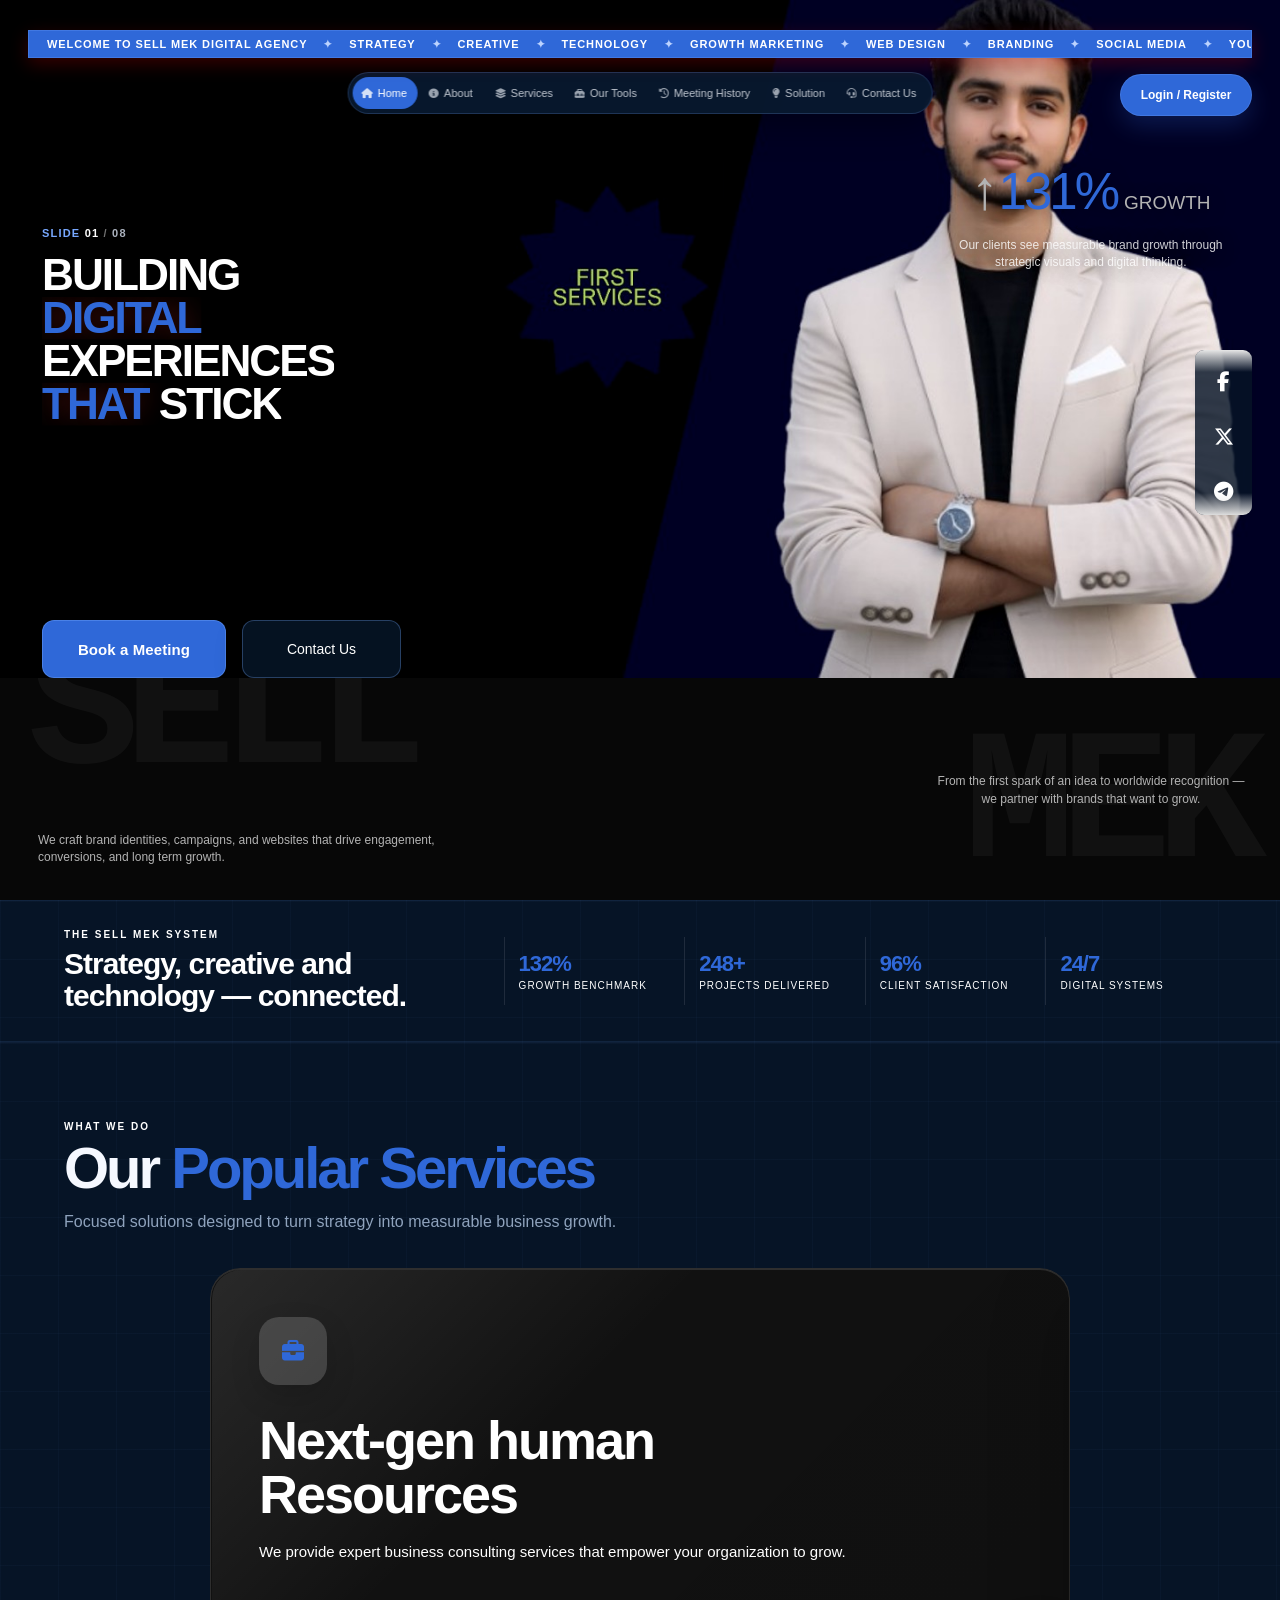
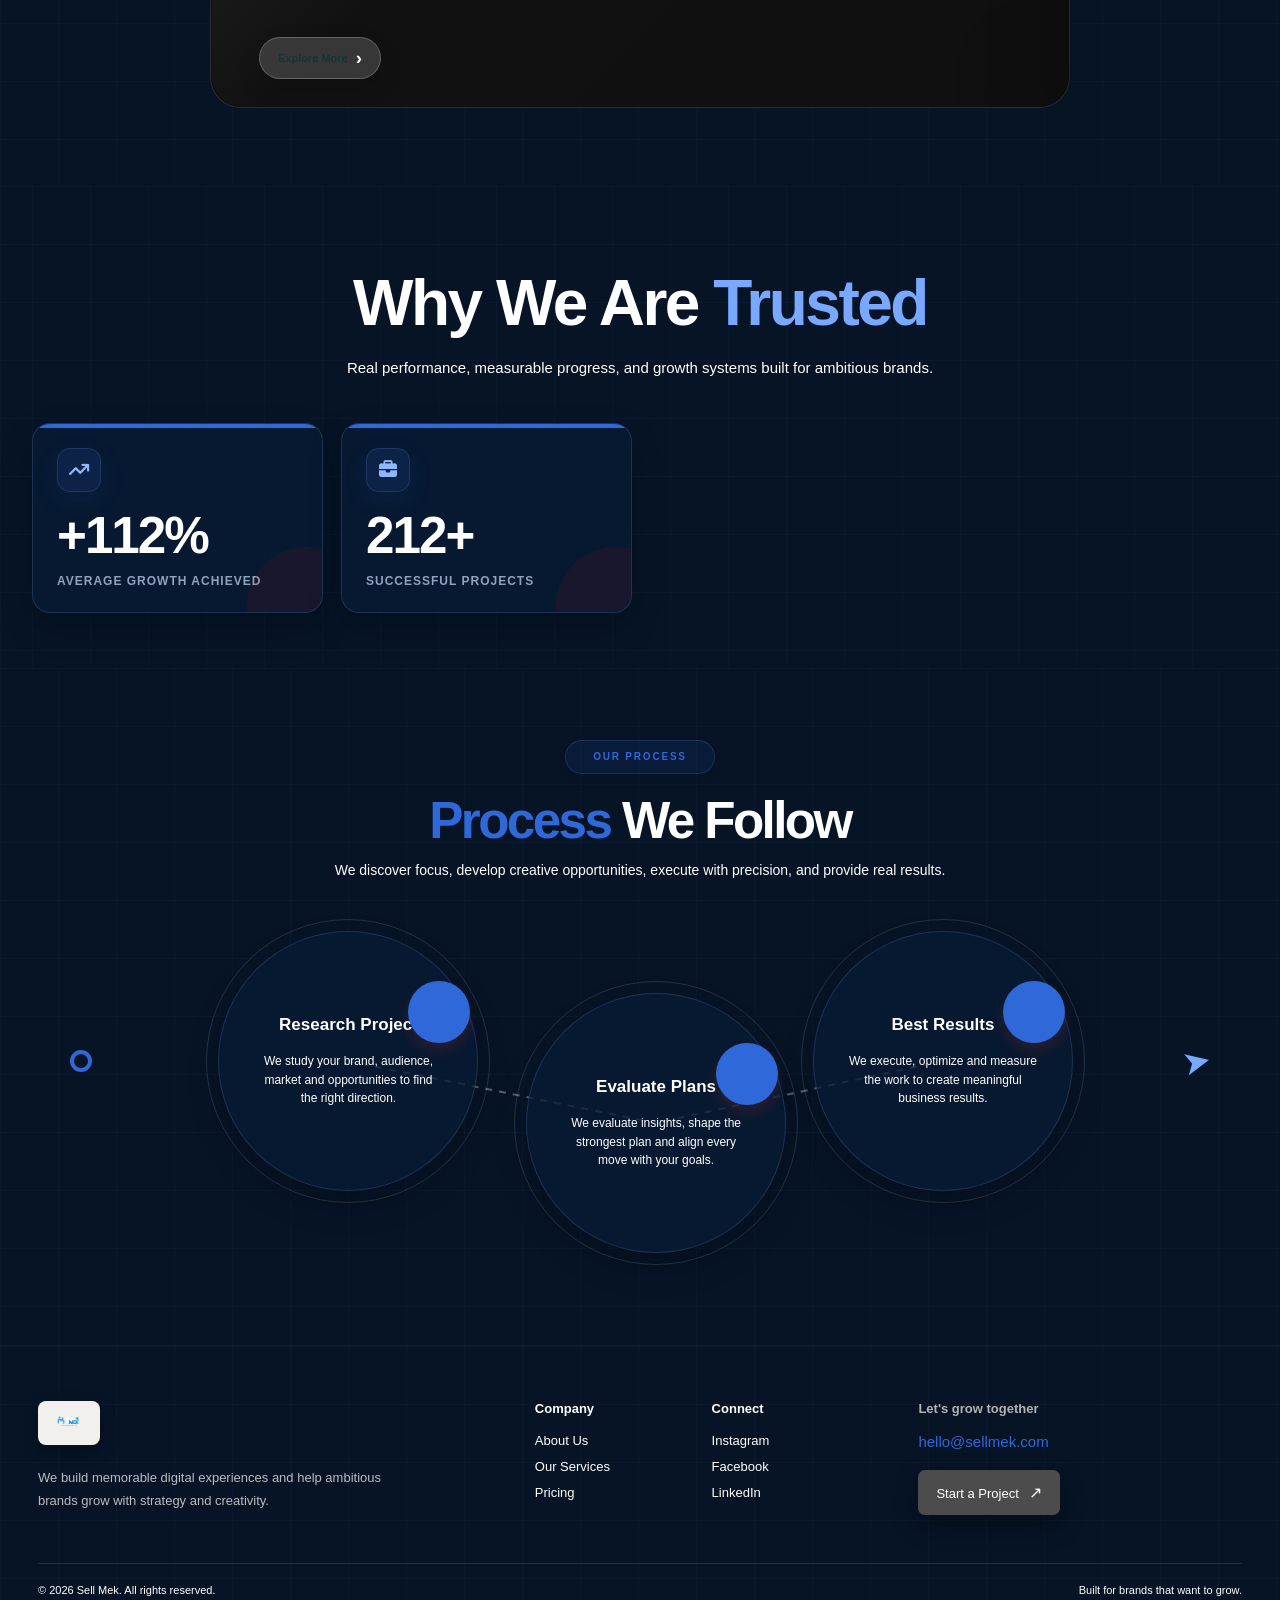
==== commit 140c1cc2: "Add files via upload" ====
--- a/sell mek/index.html
+++ b/sell mek/index.html
@@ -16,13 +16,35 @@
 <div class="logo">
 <img alt="Sell Mek — Grow Your Digital Business" class="site-logo" src="assets/images/logo.png"/>
 </div>
+<div class="header-announcement" aria-label="Sell Mek marketing message">
+  <div class="header-announcement-track">
+    <span>WELCOME TO SELL MEK DIGITAL AGENCY</span><b>✦</b>
+    <span>STRATEGY</span><b>✦</b>
+    <span>CREATIVE</span><b>✦</b>
+    <span>TECHNOLOGY</span><b>✦</b>
+    <span>GROWTH MARKETING</span><b>✦</b>
+    <span>WEB DESIGN</span><b>✦</b>
+    <span>BRANDING</span><b>✦</b>
+    <span>SOCIAL MEDIA</span><b>✦</b>
+    <span>YOUR DIGITAL GROWTH PARTNER</span><b>✦</b>
+    <span>WELCOME TO SELL MEK DIGITAL AGENCY</span><b>✦</b>
+    <span>STRATEGY</span><b>✦</b>
+    <span>CREATIVE</span><b>✦</b>
+    <span>TECHNOLOGY</span><b>✦</b>
+    <span>GROWTH MARKETING</span><b>✦</b>
+    <span>WEB DESIGN</span><b>✦</b>
+    <span>BRANDING</span><b>✦</b>
+    <span>SOCIAL MEDIA</span><b>✦</b>
+    <span>YOUR DIGITAL GROWTH PARTNER</span><b>✦</b>
+  </div>
+</div>
 <nav aria-label="Primary navigation" class="nav">
 <a class="active" href="index.html"> <i aria-hidden="true" class="fa-solid fa-house"></i><span>Home</span></a>
 <a href="about.html"> <i aria-hidden="true" class="fa-solid fa-circle-info"></i><span>About</span></a>
 <a href="services.html"> <i aria-hidden="true" class="fa-solid fa-layer-group"></i><span>Services</span></a><a href="tools.html"><i class="fa-solid fa-toolbox" aria-hidden="true"></i><span>Our Tools</span></a>
 <a href="history.html" class="history-nav-link"> <i aria-hidden="true" class="fa-solid fa-clock-rotate-left"></i><span>Meeting History</span><b class="meeting-badge" aria-label="Booked meetings">0</b></a>
 <a href="solution.html"> <i aria-hidden="true" class="fa-solid fa-lightbulb"></i><span>Solution</span></a>
-<a href="contact.html"><i class="fa-solid fa-headset" aria-hidden="true"></i><span>Contact Us</span></a><a href="language.html"> <i aria-hidden="true" class="fa-solid fa-user"></i><span>Profile</span></a>
+<a href="contact.html"><i class="fa-solid fa-headset" aria-hidden="true"></i><span>Contact Us</span></a>
 </nav>
 <button class="login">Login / Register</button>
 </header>
@@ -38,10 +60,16 @@
   <div class="hero-visual-slide hero-stage-image stage-three" data-visual-slide="2">
     <img src="assets/images/hero-computer.png" alt="Sell Mek growth agency visual">
   </div>
+  <div class="hero-visual-slide hero-stage-image stage-four" data-visual-slide="3">
+    <img src="assets/images/hero-person-cutout.png" alt="Sell Mek team banner">
+  </div>
+  <div class="hero-visual-slide hero-stage-image stage-five" data-visual-slide="4">
+    <img src="assets/images/hero-person-cutout.png" alt="Sell Mek agency banner">
+  </div>
 </div>
 <!-- LEFT -->
 <div class="left-content">
-<div aria-live="polite" class="counter">[ <span id="hero-current">1</span> / 8 ]</div>
+<div aria-live="polite" class="counter"><span class="counter-label">SLIDE</span> <span id="hero-current">01</span> <span class="counter-separator">/</span> 08</div>
 <div aria-live="polite" class="hero-slider">
 <div aria-hidden="false" class="hero-slide is-active" data-slide="1">
 <h1 aria-label="Building digital experiences that stick">
@@ -107,6 +135,10 @@
 <span class="hero-line hero-line-mixed"><em>MISSION</em></span>
 </h1>
 </div>
+</div>
+<div class="buttons" aria-label="Hero actions">
+<a class="start" href="booking.html">Book a Meeting</a>
+<a class="contact" href="contact.html">Contact Us</a>
 </div>
 </div>
 <!-- CENTER -->
@@ -208,6 +240,7 @@
                 through strategic visuals and digital thinking.
             </p>
 </div>
+
 </section>
 <!-- GIANT BACKGROUND TEXT -->
 <div class="giant giant-sell">SELL</div>
@@ -218,10 +251,6 @@
             We craft brand identities, campaigns, and websites that
             drive engagement, conversions, and long term growth.
         </p>
-<div class="buttons">
-<a class="start" href="booking.html">Book a Meeting</a>
-<a class="contact" href="contact.html">Contact Us</a>
-</div>
 </div>
 <div class="bottom-right">
 <p>
@@ -245,14 +274,6 @@
 <i class="fa-brands fa-telegram"></i>
 </a>
 </div>
-<!-- SCROLL -->
-<div class="scroll">
-<div class="mouse">◯</div>
-<span>
-            Scroll to<br/>
-            explore more
-        </span>
-</div>
 </div>
 </div>
 
@@ -265,12 +286,26 @@
   <div class="signal-metrics"><div><b>132%</b><span>growth benchmark</span></div><div><b>248+</b><span>projects delivered</span></div><div><b>96%</b><span>client satisfaction</span></div><div><b>24/7</b><span>digital systems</span></div></div>
 </section>
 
-<section class="case-preview" aria-labelledby="case-preview-title">
-  <div class="case-preview-heading"><span>PROOF, NOT PROMISES</span><h2 id="case-preview-title">Built around <em>business outcomes.</em></h2><p>Every engagement connects a clear challenge to a measurable next step.</p></div>
-  <div class="case-preview-grid">
-    <article><span>GROWTH SYSTEM</span><h3>More qualified demand</h3><p>Positioning + campaign strategy + conversion improvements.</p><strong>+132% <small>growth benchmark</small></strong></article>
-    <article><span>DIGITAL EXPERIENCE</span><h3>A stronger first impression</h3><p>Premium web experiences designed to turn attention into action.</p><strong>+78% <small>conversion benchmark</small></strong></article>
-    <article><span>OPERATIONS</span><h3>Less manual work</h3><p>Connected processes that give teams more time to focus on growth.</p><strong>-31% <small>process friction</small></strong></article>
+<section class="case-preview popular-services-preview" aria-labelledby="case-preview-title">
+  <div class="case-preview-heading"><span>WHAT WE DO</span><h2 id="case-preview-title">Our <em>Popular Services</em></h2><p>Focused solutions designed to turn strategy into measurable business growth.</p></div>
+  <div class="popular-services-viewport">
+    <div class="popular-services-track">
+      <article class="service-reference-card service-card-light popular-service-card">
+        <div class="service-reference-icon"><i class="fa-solid fa-briefcase" aria-hidden="true"></i></div>
+        <div class="service-reference-copy"><h2>Next-gen human<br>Resources</h2><p>We provide expert business consulting services that empower your organization to grow.</p></div>
+        <a href="service-hr.html" class="service-reference-button">Explore More <span>›</span></a>
+      </article>
+      <article class="service-reference-card service-card-green popular-service-card">
+        <div class="service-reference-icon"><i class="fa-solid fa-chart-column" aria-hidden="true"></i></div>
+        <div class="service-reference-copy"><h2>Market growth<br>Consulting</h2><p>Identify new opportunities and accelerate sustainable business growth.</p></div>
+        <a href="service-growth.html" class="service-reference-button">Explore More <span>›</span></a>
+      </article>
+      <article class="service-reference-card service-card-teal popular-service-card">
+        <div class="service-reference-icon"><i class="fa-solid fa-handshake" aria-hidden="true"></i></div>
+        <div class="service-reference-copy"><h2>Business process<br>Improvement</h2><p>Optimize workflows to increase efficiency, productivity, and performance.</p></div>
+        <a href="service-process.html" class="service-reference-button">Explore More <span>›</span></a>
+      </article>
+    </div>
   </div>
 </section>
 <!-- =========================================
@@ -287,18 +322,22 @@
 </div>
 <div class="results-counter-grid">
 <article class="dark-result-card">
+<div class="trusted-card-icon"><i class="fa-solid fa-arrow-trend-up" aria-hidden="true"></i></div>
 <span class="result-number count" data-prefix="+" data-suffix="%" data-target="132">0</span>
 <span class="result-label">Average Growth Achieved</span>
 </article>
 <article class="dark-result-card">
+<div class="trusted-card-icon"><i class="fa-solid fa-briefcase" aria-hidden="true"></i></div>
 <span class="result-number count" data-prefix="" data-suffix="+" data-target="248">0</span>
 <span class="result-label">Successful Projects</span>
 </article>
 <article class="dark-result-card">
+<div class="trusted-card-icon"><i class="fa-solid fa-face-smile" aria-hidden="true"></i></div>
 <span class="result-number count" data-prefix="" data-suffix="%" data-target="96">0</span>
 <span class="result-label">Client Satisfaction Rate</span>
 </article>
 <article class="dark-result-card">
+<div class="trusted-card-icon"><i class="fa-solid fa-users" aria-hidden="true"></i></div>
 <span class="result-number count" data-comma="true" data-prefix="" data-suffix="+" data-target="2543">0</span>
 <span class="result-label">Qualified Leads Generated</span>
 </article>
--- a/sell mek/style.css
+++ b/sell mek/style.css
@@ -147,7 +147,7 @@
 .logo-icon span{
     display:block;
 
-    background:#ff6900;
+    background:#e10600;
 }
 
 .logo-icon span:nth-child(5){
@@ -540,7 +540,7 @@
 .line{
     fill:none;
 
-    stroke:#ff6900;
+    stroke:#e10600;
 
     stroke-width:4;
 
@@ -548,7 +548,7 @@
 }
 
 .chart circle{
-    fill:#ff6900;
+    fill:#e10600;
 
     stroke:#fff;
 
@@ -624,7 +624,7 @@
 
     border-radius:8px;
 
-    background:#ff6900;
+    background:#e10600;
 
     color:#fff;
 
@@ -664,7 +664,7 @@
 .orange-bars i{
     width:7px;
 
-    background:#ff6900;
+    background:#e10600;
 
     border-radius:2px 2px 0 0;
 }
@@ -704,7 +704,7 @@
 
     background:
         conic-gradient(
-            #ff6900 0deg 281deg,
+            #e10600 0deg 281deg,
             #e7e7e7 281deg 360deg
         );
 }
@@ -910,7 +910,7 @@
 }
 
 .start{
-    background:#ff6900;
+    background:#e10600;
 
     color:#fff;
 }
@@ -1627,7 +1627,7 @@
 }
 
 .logo strong::first-letter{
-    color:#ff6900;
+    color:#e10600;
 }
 
 .logo-icon{
@@ -1772,7 +1772,7 @@
 }
 
 .footer-links a:hover{
-    color:#ff6900;
+    color:#e10600;
 }
 
 .footer-contact{
@@ -1782,7 +1782,7 @@
 }
 
 .footer-contact > a{
-    color:#ff6900;
+    color:#e10600;
     text-decoration:none;
     font-size:15px;
     margin-bottom:20px;
@@ -1792,7 +1792,7 @@
     border:0;
     border-radius:7px;
     padding:13px 18px;
-    background:#ff6900;
+    background:#e10600;
     color:#fff;
     font-size:13px;
     cursor:pointer;
@@ -1865,7 +1865,7 @@
 .section-tag{
     display:inline-block;
     margin-bottom:15px;
-    color:#ff6900;
+    color:#e10600;
     font-size:10px;
     font-weight:700;
     letter-spacing:2px;
@@ -1932,7 +1932,7 @@
     align-items:center;
     justify-content:center;
     border-radius:10px;
-    background:#ff6900;
+    background:#e10600;
     color:#fff;
     font-size:22px;
 }
@@ -2020,7 +2020,7 @@
     position:absolute;
     top:15px;
     right:28px;
-    color:#ff6900;
+    color:#e10600;
     font-size:100px;
     line-height:1;
     font-family:Georgia,serif;
@@ -2029,7 +2029,7 @@
 
 .review-stars{
     margin-bottom:18px;
-    color:#ff6900;
+    color:#e10600;
     font-size:13px;
     letter-spacing:3px;
 }
@@ -2058,7 +2058,7 @@
     align-items:center;
     justify-content:center;
     border-radius:50%;
-    background:#ff6900;
+    background:#e10600;
     color:#fff;
     font-weight:600;
 }
@@ -2100,7 +2100,7 @@
 .review-indicators span.active{
     width:22px;
     border-radius:10px;
-    background:#ff6900;
+    background:#e10600;
 }
 
 
@@ -2275,7 +2275,7 @@
 /* LEFT: RESULTS */
 .proof-results{
     padding:72px 5.5vw 78px;
-    background:#31549b;
+    background:#e10600;
     color:#fff;
 }
 
@@ -2301,7 +2301,7 @@
     top:50%;
     width:19px;
     height:2px;
-    background:#ff6900;
+    background:#e10600;
     transform:translateY(-50%);
 }
 
@@ -2393,7 +2393,7 @@
 }
 
 .proof-reviews .proof-heading h2 span{
-    color:#31549b;
+    color:#e10600;
 }
 
 .client-review-list{
@@ -2445,7 +2445,7 @@
     justify-content:center;
     flex:0 0 43px;
     border-radius:50%;
-    background:#31549b;
+    background:#e10600;
     color:#fff;
     font-size:11px;
     font-weight:700;
@@ -2532,9 +2532,9 @@
     --dark-bg:#061426;
     --dark-bg-2:#081a31;
     --dark-panel:#0b203b;
-    --blue:#31549b;
+    --blue:#e10600;
     --blue-bright:#4d7fe0;
-    --text-light:#f2f6ff;
+    --text-light:#ffffff;
     --muted-light:#8fa2bd;
 }
 
@@ -2862,7 +2862,7 @@
 }
 
 .vertical-reviews .client-avatar{
-    background:linear-gradient(135deg, #31549b, #5f8ee4);
+    background:linear-gradient(135deg, #e10600, #5f8ee4);
     box-shadow:0 8px 20px rgba(49,84,155,.35);
 }
 
@@ -3216,7 +3216,7 @@
 
 .left-content h1 .hero-line-orange,
 .left-content h1 .hero-line-mixed em{
-    color:#ff6900 !important;
+    color:#e10600 !important;
     text-shadow:0 0 22px rgba(255,105,0,.12);
 }
 
@@ -3249,7 +3249,7 @@
 body .orange-bars i,
 body .hero-line-orange,
 body .hero-line-mixed em{
-    color:#ff6900 !important;
+    color:#e10600 !important;
 }
 
 /* Dark panels keep white text readable instead of introducing a third text color. */
@@ -3271,9 +3271,9 @@
     color:rgba(255,255,255,.82) !important;
 }
 
-.footer-links a:hover{color:#ff6900 !important;}
+.footer-links a:hover{color:#e10600 !important;}
 .social .social-item i{color:#fff !important;}
-.social .social-item:hover i{color:#ff6900 !important;}
+.social .social-item:hover i{color:#e10600 !important;}
 
 @media (max-width:900px){
     .hero-slider{min-height:145px;}
@@ -3448,7 +3448,7 @@
 
 .vertical-reviews .stars{
     margin:0 0 18px;
-    color:#ff6900 !important;
+    color:#e10600 !important;
     font-size:18px;
     letter-spacing:5px;
 }
@@ -3474,7 +3474,7 @@
     height:52px;
     flex-basis:52px;
     border:3px solid #fff;
-    background:linear-gradient(135deg,#ff6900,#ff9b55) !important;
+    background:linear-gradient(135deg,#e10600,#ff9b55) !important;
     color:#fff !important;
     box-shadow:0 8px 22px rgba(255,105,0,.24);
 }
@@ -3486,7 +3486,7 @@
 }
 
 .vertical-reviews .client-person span{
-    color:#ff6900 !important;
+    color:#e10600 !important;
     font-size:11px;
     font-weight:700;
     letter-spacing:.4px;
@@ -3516,7 +3516,7 @@
    FINAL POLISH — NAVIGATION + HERO FIT + REVIEW TRAIL
 ===================================================== */
 .nav{
-    background:#ff6900 !important;
+    background:#e10600 !important;
     border:1px solid rgba(255,255,255,.18);
     box-shadow:0 8px 22px rgba(255,105,0,.22);
 }
@@ -3527,11 +3527,11 @@
 .nav a:hover,
 .nav a.active{
     background:#fff !important;
-    color:#ff6900 !important;
+    color:#e10600 !important;
     box-shadow:0 3px 9px rgba(0,0,0,.16);
 }
 .nav a:hover b,
-.nav a.active b{color:#ff6900 !important;}
+.nav a.active b{color:#e10600 !important;}
 
 /* Never crop a headline just because one enterprise phrase is wider. */
 .hero-slider{
@@ -3607,7 +3607,7 @@
     z-index:1;
 }
 .vertical-reviews .review-slide.is-active .review-bubble{
-    border-color:#ff6900 !important;
+    border-color:#e10600 !important;
     box-shadow:0 28px 65px rgba(255,105,0,.20), 0 0 0 2px rgba(255,105,0,.10) !important;
 }
 .review-bubble{
@@ -3637,7 +3637,7 @@
 }
 .vertical-reviews .stars{
     margin:20px 0 0 !important;
-    color:#ff6900 !important;
+    color:#e10600 !important;
     font-size:17px !important;
     letter-spacing:4px !important;
 }
@@ -3653,8 +3653,8 @@
     flex:0 0 58px !important;
     border-radius:50% !important;
     object-fit:cover !important;
-    border:3px solid #ff6900 !important;
-    background:#ff6900 !important;
+    border:3px solid #e10600 !important;
+    background:#e10600 !important;
     color:#fff !important;
     display:flex !important;
     align-items:center !important;
@@ -3672,7 +3672,7 @@
 .vertical-reviews .client-person span{
     display:block !important;
     margin-top:3px !important;
-    color:#ff6900 !important;
+    color:#e10600 !important;
     font-size:10px !important;
     font-weight:700 !important;
 }
@@ -3698,15 +3698,15 @@
 .inner-website{min-height:calc(100vh - 28px) !important;height:100% !important;background:#0b1422 !important;border-color:rgba(255,255,255,.08) !important;}
 .inner-website .header{position:absolute;}
 .inner-content{min-height:100%;display:flex;flex-direction:column;justify-content:center;padding:140px clamp(28px,8vw,120px) 90px;max-width:1150px;}
-.inner-kicker{color:#ff6900;font-size:12px;font-weight:800;letter-spacing:3px;margin-bottom:22px;}
+.inner-kicker{color:#e10600;font-size:12px;font-weight:800;letter-spacing:3px;margin-bottom:22px;}
 .inner-content h1{max-width:900px;color:#fff !important;font-size:clamp(42px,6vw,86px);line-height:.94;letter-spacing:-4px;margin-bottom:28px;}
 .inner-content p{max-width:720px;color:rgba(255,255,255,.82) !important;font-size:clamp(17px,2vw,22px);line-height:1.65;}
 .inner-feature-list{list-style:none;margin:28px 0 0;padding:0;display:grid;gap:14px;max-width:640px;}
 .inner-feature-list li{display:flex;align-items:flex-start;gap:12px;color:rgba(255,255,255,.85);font-size:15px;line-height:1.55;}
 .inner-feature-list li i{color:var(--brand-red,#e10600);margin-top:3px;flex:0 0 auto;}
 .inner-actions{display:flex;gap:12px;margin-top:36px;flex-wrap:wrap;}
-.inner-actions a{padding:13px 19px;border-radius:8px;text-decoration:none;font-weight:700;color:#fff !important;background:#ff6900;}
-.inner-actions a:first-child{background:#fff;color:#ff6900 !important;}
+.inner-actions a{padding:13px 19px;border-radius:8px;text-decoration:none;font-weight:700;color:#fff !important;background:#e10600;}
+.inner-actions a:first-child{background:#fff;color:#e10600 !important;}
 @media(max-width:900px){.inner-frame{padding:0 !important;}.inner-website{min-height:100vh !important;}.inner-content{padding:130px 26px 60px;}.inner-content h1{letter-spacing:-2px;}}
 
 
@@ -3943,7 +3943,7 @@
 .vertical-reviews .stars{
     margin-top:22px;
     margin-bottom:0;
-    color:#ff6900 !important;
+    color:#e10600 !important;
 }
 .vertical-reviews .review-bubble > p{
     color:#202020 !important;
@@ -4588,15 +4588,15 @@
 ===================================================================== */
 
 :root{
-    --nv-bg:#060d1a;
-    --nv-bg-2:#0b1526;
-    --nv-panel:#0e1a30;
-    --nv-line:rgba(79,124,190,.20);
-    --nv-blue:#2f6fed;
-    --nv-blue-soft:#5c8ef0;
-    --nv-text:#f2f6ff;
-    --nv-muted:#93a4c2;
-    --nv-red:#ff3b30;
+    --nv-bg:#070707;
+    --nv-bg-2:#0d0d0d;
+    --nv-panel:#111111;
+    --nv-line:rgba(225,6,0,.20);
+    --nv-blue:#e10600;
+    --nv-blue-soft:#ffffff;
+    --nv-text:#ffffff;
+    --nv-muted:#b3b3b3;
+    --nv-red:#e10600;
 }
 
 /* ---------- Page background ---------- */
@@ -4608,27 +4608,27 @@
 
 body{
     background-image:
-        radial-gradient(circle at 20% 0%, rgba(47,111,237,.20), transparent 32%),
-        radial-gradient(circle at 85% 20%, rgba(47,111,237,.12), transparent 30%) !important;
+        radial-gradient(circle at 20% 0%, rgba(225,6,0,.20), transparent 32%),
+        radial-gradient(circle at 85% 20%, rgba(225,6,0,.12), transparent 30%) !important;
 }
 
 .page-frame{
     background:var(--nv-bg) !important;
-    border-color:rgba(79,124,190,.18) !important;
+    border-color:rgba(225,6,0,.18) !important;
     box-shadow:
         0 10px 30px rgba(0,0,0,.28),
-        inset 0 0 0 1px rgba(79,124,190,.06) !important;
+        inset 0 0 0 1px rgba(225,6,0,.06) !important;
 }
 
 .website,
 .inner-website{
     background-color:var(--nv-bg) !important;
     background-image:
-        linear-gradient(rgba(79,124,190,.09) 1px, transparent 1px),
-        linear-gradient(90deg, rgba(79,124,190,.09) 1px, transparent 1px),
-        radial-gradient(circle at 72% 25%, rgba(47,111,237,.14), transparent 34%) !important;
+        linear-gradient(rgba(225,6,0,.09) 1px, transparent 1px),
+        linear-gradient(90deg, rgba(225,6,0,.09) 1px, transparent 1px),
+        radial-gradient(circle at 72% 25%, rgba(225,6,0,.14), transparent 34%) !important;
     background-size:58px 58px, 58px 58px, auto !important;
-    border-color:rgba(79,124,190,.14) !important;
+    border-color:rgba(225,6,0,.14) !important;
 }
 
 body,
@@ -4673,7 +4673,7 @@
 /* ---------- Nav + login ---------- */
 .nav{
     background:rgba(10,22,42,.86) !important;
-    border:1px solid rgba(79,124,190,.22) !important;
+    border:1px solid rgba(225,6,0,.22) !important;
     border-radius:999px !important;
     box-shadow:0 10px 28px rgba(0,0,0,.25) !important;
 }
@@ -4744,9 +4744,9 @@
 .dashboard,
 .stat-card{
     background:rgba(255,255,255,.96) !important;
-    border-color:rgba(79,124,190,.25) !important;
-}
-.orbit{border-color:rgba(79,124,190,.35) !important;}
+    border-color:rgba(225,6,0,.25) !important;
+}
+.orbit{border-color:rgba(225,6,0,.35) !important;}
 .orbit-dot{background:var(--nv-blue) !important;}
 .orange-icon{background:var(--nv-blue) !important;}
 .orange-bars i{background:var(--nv-blue) !important;}
@@ -4763,9 +4763,9 @@
 .results-reviews-section{
     background-color:var(--nv-bg) !important;
     background-image:
-        linear-gradient(rgba(79,124,190,.09) 1px, transparent 1px),
-        linear-gradient(90deg, rgba(79,124,190,.09) 1px, transparent 1px),
-        radial-gradient(circle at 72% 25%, rgba(47,111,237,.14), transparent 34%) !important;
+        linear-gradient(rgba(225,6,0,.09) 1px, transparent 1px),
+        linear-gradient(90deg, rgba(225,6,0,.09) 1px, transparent 1px),
+        radial-gradient(circle at 72% 25%, rgba(225,6,0,.14), transparent 34%) !important;
     background-size:58px 58px, 58px 58px, auto !important;
     color:var(--nv-text) !important;
 }
@@ -4778,12 +4778,12 @@
 
 .results-counter-grid .dark-result-card{
     background:var(--nv-panel) !important;
-    border:1px solid rgba(79,124,190,.28) !important;
+    border:1px solid rgba(225,6,0,.28) !important;
     box-shadow:0 18px 40px rgba(0,0,0,.25) !important;
 }
 .results-counter-grid .dark-result-card::before{background:var(--nv-blue) !important;}
-.results-counter-grid .dark-result-card::after{background:rgba(47,111,237,.08) !important;}
-.results-counter-grid .dark-result-card:hover{border-color:rgba(79,124,190,.6) !important;}
+.results-counter-grid .dark-result-card::after{background:rgba(225,6,0,.08) !important;}
+.results-counter-grid .dark-result-card:hover{border-color:rgba(225,6,0,.6) !important;}
 .results-counter-grid .result-number{color:var(--nv-blue-soft) !important;text-shadow:none !important;}
 .results-counter-grid .result-label{color:var(--nv-muted) !important;}
 
@@ -4794,7 +4794,7 @@
 .reference-process-kicker{color:var(--nv-blue-soft) !important;}
 .reference-process-card{
     background:var(--nv-panel) !important;
-    border:1px solid rgba(79,124,190,.25) !important;
+    border:1px solid rgba(225,6,0,.25) !important;
 }
 .reference-process-card h3{color:var(--nv-text) !important;}
 .reference-process-number{
@@ -4803,14 +4803,14 @@
 }
 .reference-process-path .path-start,
 .reference-process-path .path-segment{
-    background:rgba(79,124,190,.45) !important;
+    background:rgba(225,6,0,.45) !important;
 }
 .reference-process-path .path-arrow{color:var(--nv-blue-soft) !important;}
 
 /* ---------- Footer ---------- */
 .site-footer{
     background:#040a15 !important;
-    border-top:1px solid rgba(79,124,190,.2) !important;
+    border-top:1px solid rgba(225,6,0,.2) !important;
     color:var(--nv-text) !important;
 }
 .footer-brand p,
@@ -4863,7 +4863,7 @@
     height:100%;
     border-radius:20px;
     overflow:hidden;
-    box-shadow:0 20px 46px rgba(0,0,0,.38), 0 0 0 1px rgba(79,124,190,.20);
+    box-shadow:0 20px 46px rgba(0,0,0,.38), 0 0 0 1px rgba(225,6,0,.20);
 }
 .photo-banner-img{
     display:block;
@@ -4886,9 +4886,9 @@
     padding:clamp(24px,5vw,42px);
     border-radius:20px;
     background:
-        radial-gradient(circle at 100% 0%, rgba(47,111,237,.28), transparent 55%),
+        radial-gradient(circle at 100% 0%, rgba(225,6,0,.28), transparent 55%),
         linear-gradient(150deg, var(--nv-panel), var(--nv-bg-2));
-    border:1px solid rgba(79,124,190,.30);
+    border:1px solid rgba(225,6,0,.30);
     box-shadow:0 20px 46px rgba(0,0,0,.38);
 }
 .promo-kicker{
@@ -4932,7 +4932,7 @@
     background:
         radial-gradient(circle at 0% 100%, rgba(255,59,48,.20), transparent 55%),
         linear-gradient(160deg, var(--nv-panel), var(--nv-bg-2));
-    border:1px solid rgba(79,124,190,.30);
+    border:1px solid rgba(225,6,0,.30);
     box-shadow:0 20px 46px rgba(0,0,0,.38);
 }
 .services-banner .promo-kicker{color:var(--nv-blue-soft);}
@@ -4962,7 +4962,7 @@
     font-weight:600;
     color:var(--nv-text);
     background:rgba(255,255,255,.04);
-    border:1px solid rgba(79,124,190,.22);
+    border:1px solid rgba(225,6,0,.22);
     padding:11px 12px;
     border-radius:10px;
 }
@@ -4983,7 +4983,7 @@
     background:
         radial-gradient(circle at 100% 100%, rgba(255,59,48,.22), transparent 55%),
         linear-gradient(160deg, var(--nv-bg-2), var(--nv-panel));
-    border:1px solid rgba(79,124,190,.30);
+    border:1px solid rgba(225,6,0,.30);
     box-shadow:0 20px 46px rgba(0,0,0,.38);
 }
 .case-banner .promo-kicker{color:var(--nv-red);}
@@ -5029,7 +5029,7 @@
     font-size:13px;
     font-weight:600;
     text-decoration:none;
-    box-shadow:0 12px 26px rgba(47,111,237,.35);
+    box-shadow:0 12px 26px rgba(225,6,0,.35);
 }
 .promo-stats{
     display:flex;
@@ -5066,9 +5066,9 @@
     min-height:100vh;
     background-color:var(--nv-bg);
     background-image:
-        linear-gradient(rgba(79,124,190,.09) 1px, transparent 1px),
-        linear-gradient(90deg, rgba(79,124,190,.09) 1px, transparent 1px),
-        radial-gradient(circle at 72% 20%, rgba(47,111,237,.16), transparent 36%);
+        linear-gradient(rgba(225,6,0,.09) 1px, transparent 1px),
+        linear-gradient(90deg, rgba(225,6,0,.09) 1px, transparent 1px),
+        radial-gradient(circle at 72% 20%, rgba(225,6,0,.16), transparent 36%);
     background-size:58px 58px, 58px 58px, auto;
     overflow-x:hidden;
 }
@@ -5124,7 +5124,7 @@
     grid-column:1/3;
     border-radius:18px;
     overflow:hidden;
-    box-shadow:0 20px 46px rgba(0,0,0,.38), 0 0 0 1px rgba(79,124,190,.20);
+    box-shadow:0 20px 46px rgba(0,0,0,.38), 0 0 0 1px rgba(225,6,0,.20);
 }
 .about-photo-main img{display:block;width:100%;height:100%;object-fit:cover;object-position:center 22%;}
 
@@ -5159,7 +5159,7 @@
     grid-column:2;
     border-radius:16px;
     overflow:hidden;
-    box-shadow:0 16px 34px rgba(0,0,0,.32), 0 0 0 1px rgba(79,124,190,.18);
+    box-shadow:0 16px 34px rgba(0,0,0,.32), 0 0 0 1px rgba(225,6,0,.18);
 }
 .about-photo-secondary img{display:block;width:100%;height:100%;object-fit:cover;object-position:center 65%;}
 
@@ -5208,7 +5208,7 @@
     font-size:14px;
     font-weight:600;
     text-decoration:none;
-    box-shadow:0 14px 30px rgba(47,111,237,.35);
+    box-shadow:0 14px 30px rgba(225,6,0,.35);
     border:none;
     cursor:pointer;
 }
@@ -5232,7 +5232,7 @@
     justify-content:center;
     overflow:hidden;
     background:var(--nv-panel);
-    border:1px solid rgba(79,124,190,.35);
+    border:1px solid rgba(225,6,0,.35);
     color:var(--nv-blue-soft);
     font-size:16px;
     flex-shrink:0;
@@ -5257,7 +5257,7 @@
     border-radius:16px;
     padding:16px 18px;
     background:var(--nv-panel);
-    border:1px solid rgba(79,124,190,.25);
+    border:1px solid rgba(225,6,0,.25);
 }
 .about-rating-stars{color:#ffb020;font-size:13px;letter-spacing:2px;margin-bottom:8px;}
 .about-rating-card strong{font-size:26px;font-weight:700;color:var(--nv-text) !important;}
@@ -5272,8 +5272,8 @@
     font-weight:600;
     padding:6px 12px;
     border-radius:999px;
-    background:rgba(47,111,237,.14);
-    border:1px solid rgba(79,124,190,.3);
+    background:rgba(225,6,0,.14);
+    border:1px solid rgba(225,6,0,.3);
     color:var(--nv-text) !important;
 }
 
@@ -5288,7 +5288,7 @@
 .about-values-heading h2 span{color:var(--nv-blue-soft) !important;}
 .about-values-heading p{margin-top:10px;color:var(--nv-muted) !important;font-size:15px;}
 .about-values-grid{display:grid;grid-template-columns:repeat(4,1fr);gap:20px;}
-.about-value-card{background:var(--nv-panel);border:1px solid rgba(79,124,190,.25);border-radius:16px;padding:26px 22px;text-align:left;}
+.about-value-card{background:var(--nv-panel);border:1px solid rgba(225,6,0,.25);border-radius:16px;padding:26px 22px;text-align:left;}
 .about-value-icon{width:42px;height:42px;border-radius:12px;background:var(--nv-blue);display:flex;align-items:center;justify-content:center;color:#fff;font-size:17px;margin-bottom:16px;}
 .about-value-card h3{font-size:16px;color:var(--nv-text) !important;margin-bottom:8px;font-weight:600;}
 .about-value-card p{font-size:13px;line-height:1.6;color:var(--nv-muted) !important;}
@@ -5300,7 +5300,7 @@
     padding:clamp(36px,6vw,60px);
     border-radius:24px;
     background:linear-gradient(135deg, var(--nv-panel), var(--nv-bg-2));
-    border:1px solid rgba(79,124,190,.3);
+    border:1px solid rgba(225,6,0,.3);
     display:flex;
     align-items:center;
     justify-content:space-between;
@@ -5331,7 +5331,7 @@
 :root{
     --site-red:#e10600;
     --site-white:#ffffff;
-    --site-bg:#060d1a;
+    --site-bg:#070707;
 }
 
 /* The rotating visual banner now fills the complete hero canvas.
@@ -5691,9 +5691,9 @@
     overflow-y:auto !important;
     background-color:var(--nv-bg) !important;
     background-image:
-        linear-gradient(rgba(79,124,190,.09) 1px, transparent 1px),
-        linear-gradient(90deg, rgba(79,124,190,.09) 1px, transparent 1px),
-        radial-gradient(circle at 72% 15%, rgba(47,111,237,.16), transparent 36%) !important;
+        linear-gradient(rgba(225,6,0,.09) 1px, transparent 1px),
+        linear-gradient(90deg, rgba(225,6,0,.09) 1px, transparent 1px),
+        radial-gradient(circle at 72% 15%, rgba(225,6,0,.16), transparent 36%) !important;
     background-size:58px 58px, 58px 58px, auto !important;
     border:0 !important;
     box-shadow:none !important;
@@ -5903,9 +5903,9 @@
     align-items:center;
     justify-content:center;
 
-    background:var(--nv-bg, #060d1a);
+    background:var(--nv-bg, #070707);
     background-image:
-        radial-gradient(circle at 50% 45%, rgba(47,111,237,.20), transparent 60%);
+        radial-gradient(circle at 50% 45%, rgba(225,6,0,.20), transparent 60%);
 
     opacity:1;
     visibility:visible;
@@ -5926,8 +5926,8 @@
     width:46px;
     height:46px;
     border-radius:50%;
-    border:3px solid rgba(79,124,190,.25);
-    border-top-color:var(--nv-blue, #2f6fed);
+    border:3px solid rgba(225,6,0,.25);
+    border-top-color:var(--nv-blue, #e10600);
     animation:page-loader-spin .75s linear infinite;
 }
 .page-loader-label{
@@ -5935,7 +5935,7 @@
     font-size:11px;
     font-weight:700;
     letter-spacing:3px;
-    color:var(--nv-muted, #93a4c2);
+    color:var(--nv-muted, #b3b3b3);
     text-transform:uppercase;
 }
 @keyframes page-loader-spin{
@@ -5965,7 +5965,7 @@
     stroke-dasharray:7 7;
 }
 .process-path-start-dot{
-    fill:var(--site-bg, #060d1a);
+    fill:var(--site-bg, #070707);
     stroke:var(--site-red, #e10600);
     stroke-width:4;
 }
@@ -6208,8 +6208,8 @@
    MEETING HISTORY + BOOKING BRAND THEME
 ===================================================== */
 .meeting-badge{display:none;min-width:17px;height:17px;padding:0 5px;border-radius:99px;background:var(--site-red,#e10600);color:#fff !important;font-size:9px;line-height:17px;text-align:center;box-shadow:0 0 0 2px rgba(6,13,26,.65)}.meeting-badge.is-visible{display:inline-block}.history-nav-link{position:relative}
-.booking-page{background:radial-gradient(circle at 80% 16%,rgba(225,6,0,.15),transparent 25%),linear-gradient(180deg,#091426,#060d1a) !important;color:#fff !important}.booking-page .header{background:transparent !important}.booking-hero .detail-title,.booking-hero .detail-intro,.booking-field label,.booking-note{color:#fff !important}.booking-hero .detail-intro,.booking-note{color:rgba(255,255,255,.68) !important}.booking-form-card{background:rgba(13,25,48,.92) !important;border-color:rgba(255,255,255,.13) !important;box-shadow:0 24px 60px rgba(0,0,0,.28) !important}.booking-field input,.booking-field select,.booking-field textarea{background:rgba(255,255,255,.06) !important;border-color:rgba(255,255,255,.14) !important;color:#fff !important}.booking-field option{background:#0d1930;color:#fff}.booking-success{background:rgba(8,18,34,.98) !important}.booking-success h2,.booking-success p{color:#fff !important}.booking-success p{color:rgba(255,255,255,.72) !important}.cta-ghost-btn{background:transparent !important;border-color:rgba(255,255,255,.25) !important;color:#fff !important}
-.history-page{min-height:100vh;background:radial-gradient(circle at 82% 14%,rgba(225,6,0,.14),transparent 25%),#060d1a;color:#fff;padding-top:110px}.history-main{width:min(1120px,calc(100% - 48px));margin:auto;padding:42px 0 80px}.history-hero{text-align:center;margin-bottom:40px}.history-kicker{display:inline-block;padding:8px 13px;border-radius:99px;background:rgba(225,6,0,.14);border:1px solid rgba(225,6,0,.35);font-size:10px;font-weight:800;letter-spacing:2px}.history-hero h1{font-size:clamp(48px,6vw,76px);letter-spacing:-3px;margin:16px 0 12px;color:#fff !important}.history-hero h1 span{color:var(--site-red,#e10600) !important}.history-hero p{max-width:600px;margin:auto;color:rgba(255,255,255,.7) !important}.meeting-history-list{display:grid;gap:20px}.meeting-history-card{position:relative;padding:30px;border-radius:24px;background:rgba(14,26,48,.85);border:1px solid rgba(255,255,255,.12);box-shadow:0 20px 50px rgba(0,0,0,.2);animation:meetingCardIn .6s both}.meeting-history-card:nth-child(2){animation-delay:.1s}.meeting-history-card:nth-child(3){animation-delay:.2s}@keyframes meetingCardIn{from{opacity:0;transform:translateY(22px)}to{opacity:1;transform:none}}.meeting-status{position:absolute;top:22px;right:24px;padding:7px 11px;border-radius:99px;background:rgba(225,6,0,.14);color:#fff !important;border:1px solid rgba(225,6,0,.3);font-size:10px;font-weight:800}.meeting-history-card h2{margin:0 0 6px;font-size:26px;color:#fff !important}.meeting-meta{display:flex;gap:16px;flex-wrap:wrap;margin:14px 0;color:rgba(255,255,255,.7) !important;font-size:13px}.meeting-meta span i{color:var(--site-red,#e10600);margin-right:6px}.meeting-countdown{display:flex;gap:10px;margin-top:22px}.countdown-unit{min-width:78px;padding:12px 9px;text-align:center;border-radius:14px;background:rgba(255,255,255,.055);border:1px solid rgba(255,255,255,.08)}.countdown-unit b{display:block;font-size:26px;color:#fff !important}.countdown-unit small{font-size:9px;letter-spacing:1px;color:rgba(255,255,255,.55) !important}.meeting-empty{text-align:center;padding:60px 20px;border:1px dashed rgba(255,255,255,.2);border-radius:24px;color:rgba(255,255,255,.7) !important}.meeting-empty a{color:var(--site-red,#e10600) !important;font-weight:800}
+.booking-page{background:radial-gradient(circle at 80% 16%,rgba(225,6,0,.15),transparent 25%),linear-gradient(180deg,#0d0d0d,#070707) !important;color:#fff !important}.booking-page .header{background:transparent !important}.booking-hero .detail-title,.booking-hero .detail-intro,.booking-field label,.booking-note{color:#fff !important}.booking-hero .detail-intro,.booking-note{color:rgba(255,255,255,.68) !important}.booking-form-card{background:rgba(17,17,17,.92) !important;border-color:rgba(255,255,255,.13) !important;box-shadow:0 24px 60px rgba(0,0,0,.28) !important}.booking-field input,.booking-field select,.booking-field textarea{background:rgba(255,255,255,.06) !important;border-color:rgba(255,255,255,.14) !important;color:#fff !important}.booking-field option{background:#111111;color:#fff}.booking-success{background:rgba(10,10,10,.98) !important}.booking-success h2,.booking-success p{color:#fff !important}.booking-success p{color:rgba(255,255,255,.72) !important}.cta-ghost-btn{background:transparent !important;border-color:rgba(255,255,255,.25) !important;color:#fff !important}
+.history-page{min-height:100vh;background:radial-gradient(circle at 82% 14%,rgba(225,6,0,.14),transparent 25%),#070707;color:#fff;padding-top:110px}.history-main{width:min(1120px,calc(100% - 48px));margin:auto;padding:42px 0 80px}.history-hero{text-align:center;margin-bottom:40px}.history-kicker{display:inline-block;padding:8px 13px;border-radius:99px;background:rgba(225,6,0,.14);border:1px solid rgba(225,6,0,.35);font-size:10px;font-weight:800;letter-spacing:2px}.history-hero h1{font-size:clamp(48px,6vw,76px);letter-spacing:-3px;margin:16px 0 12px;color:#fff !important}.history-hero h1 span{color:var(--site-red,#e10600) !important}.history-hero p{max-width:600px;margin:auto;color:rgba(255,255,255,.7) !important}.meeting-history-list{display:grid;gap:20px}.meeting-history-card{position:relative;padding:30px;border-radius:24px;background:rgba(14,26,48,.85);border:1px solid rgba(255,255,255,.12);box-shadow:0 20px 50px rgba(0,0,0,.2);animation:meetingCardIn .6s both}.meeting-history-card:nth-child(2){animation-delay:.1s}.meeting-history-card:nth-child(3){animation-delay:.2s}@keyframes meetingCardIn{from{opacity:0;transform:translateY(22px)}to{opacity:1;transform:none}}.meeting-status{position:absolute;top:22px;right:24px;padding:7px 11px;border-radius:99px;background:rgba(225,6,0,.14);color:#fff !important;border:1px solid rgba(225,6,0,.3);font-size:10px;font-weight:800}.meeting-history-card h2{margin:0 0 6px;font-size:26px;color:#fff !important}.meeting-meta{display:flex;gap:16px;flex-wrap:wrap;margin:14px 0;color:rgba(255,255,255,.7) !important;font-size:13px}.meeting-meta span i{color:var(--site-red,#e10600);margin-right:6px}.meeting-countdown{display:flex;gap:10px;margin-top:22px}.countdown-unit{min-width:78px;padding:12px 9px;text-align:center;border-radius:14px;background:rgba(255,255,255,.055);border:1px solid rgba(255,255,255,.08)}.countdown-unit b{display:block;font-size:26px;color:#fff !important}.countdown-unit small{font-size:9px;letter-spacing:1px;color:rgba(255,255,255,.55) !important}.meeting-empty{text-align:center;padding:60px 20px;border:1px dashed rgba(255,255,255,.2);border-radius:24px;color:rgba(255,255,255,.7) !important}.meeting-empty a{color:var(--site-red,#e10600) !important;font-weight:800}
 
 /* Desktop services: large cards and manual left/right sliding. */
 .services-slider-shell{position:relative;width:min(1540px,100%);margin:auto}.services-reference-viewport{width:100% !important}.services-reference-track{animation:none !important;transition:transform .65s cubic-bezier(.22,.8,.25,1);gap:30px}.services-reference-track .service-reference-card{flex:0 0 min(42vw,560px) !important;width:min(42vw,560px) !important;min-height:510px !important;padding:52px 48px 88px !important}.services-slide-control{position:absolute;z-index:5;top:50%;transform:translateY(-50%);width:52px;height:52px;border:1px solid rgba(255,255,255,.22);border-radius:50%;background:#0d1930;color:#fff;cursor:pointer;box-shadow:0 10px 25px rgba(0,0,0,.25);transition:.25s}.services-slide-control:hover{background:var(--site-red,#e10600);transform:translateY(-50%) scale(1.08)}.services-prev{left:-26px}.services-next{right:-26px}
@@ -6276,7 +6276,7 @@
 #about-stats .about-review-bubble{background:var(--dark-panel,#0b203b) !important;border:1px solid rgba(255,255,255,.12);}
 #about-stats .about-review-bubble::after{background:var(--dark-panel,#0b203b) !important;}
 #about-stats .about-review-bubble p{color:#fff !important;}
-#about-stats .about-review-stars{color:#ff6900 !important;}
+#about-stats .about-review-stars{color:#e10600 !important;}
 
 /* ---------- 3) SERVICE DETAIL PAGES ("Explore More") ---------- */
 .service-detail .inner-content{align-items:center;text-align:center;}
@@ -6298,20 +6298,20 @@
 
 .service-faq{width:100%;max-width:820px;margin:56px auto 0;text-align:left;}
 .service-faq-heading{text-align:center;margin-bottom:26px;}
-.service-faq-heading span{display:inline-block;font-size:11px;font-weight:800;letter-spacing:2px;color:#ff6900;margin-bottom:8px;}
+.service-faq-heading span{display:inline-block;font-size:11px;font-weight:800;letter-spacing:2px;color:#e10600;margin-bottom:8px;}
 .service-faq-heading h2{font-size:clamp(24px,3vw,32px);color:#fff !important;margin:0 0 8px;letter-spacing:-1px;}
 .service-faq-heading p{color:rgba(255,255,255,.62);margin:0;font-size:14px;}
 .faq-item{background:rgba(255,255,255,.045);border:1px solid rgba(255,255,255,.1);border-radius:14px;padding:4px 22px;margin-bottom:12px;}
 .faq-item summary{cursor:pointer;list-style:none;padding:16px 34px 16px 0;font-weight:700;font-size:15px;color:#fff;position:relative;}
 .faq-item summary::-webkit-details-marker{display:none;}
-.faq-item summary::after{content:"+";position:absolute;right:2px;top:12px;font-size:22px;color:#ff6900;font-weight:400;}
+.faq-item summary::after{content:"+";position:absolute;right:2px;top:12px;font-size:22px;color:#e10600;font-weight:400;}
 .faq-item[open] summary::after{content:"\2013";}
 .faq-item p{margin:0 0 18px;color:rgba(255,255,255,.72);font-size:14px;line-height:1.6;}
 
 /* ---------- 4) BOOKING FORM POLISH ---------- */
 .booking-field-hint{display:block;margin-top:2px;font-size:11.5px;color:#888;}
 .booking-side-card.booking-side-trust{background:linear-gradient(135deg,#0d1930,#111827);border:1px solid rgba(255,140,0,.22);}
-.booking-side-kicker{display:block;font-size:10px;font-weight:800;letter-spacing:2px;color:#ff6900;margin-bottom:10px;}
+.booking-side-kicker{display:block;font-size:10px;font-weight:800;letter-spacing:2px;color:#e10600;margin-bottom:10px;}
 .booking-side-card h3 small{display:block;font-size:11.5px;font-weight:500;color:rgba(255,255,255,.55);margin-top:6px;}
 
 /* ---------- 5) MEETING HISTORY — ENTERPRISE UPGRADE ---------- */
@@ -6323,14 +6323,14 @@
 .meeting-history-card{border-radius:20px;}
 .meeting-history-card .meeting-ref{display:inline-block;font-size:10.5px;font-weight:800;letter-spacing:1.5px;color:rgba(255,255,255,.4);margin-bottom:10px;text-transform:uppercase;}
 .meeting-link-row{margin-top:10px;}
-.meeting-link-row a{color:#ff6900 !important;font-weight:700;font-size:12.5px;text-decoration:none;}
+.meeting-link-row a{color:#e10600 !important;font-weight:700;font-size:12.5px;text-decoration:none;}
 .meeting-link-row a:hover{text-decoration:underline;}
 @media(max-width:900px){.history-summary-bar{grid-template-columns:1fr;}}
 
 /* ---------- 6) CONTACT US PAGE ---------- */
 .contact-page{
     min-height:100vh;position:relative;overflow:hidden;
-    background:radial-gradient(circle at 84% 12%, rgba(225,6,0,.14), transparent 28%),linear-gradient(180deg,#091426,#060d1a);
+    background:radial-gradient(circle at 84% 12%, rgba(225,6,0,.14), transparent 28%),linear-gradient(180deg,#091426,#070707);
     color:#fff;padding-top:112px;
 }
 .contact-page .header{position:absolute;top:18px;}
@@ -6338,18 +6338,18 @@
 .contact-hero{width:min(900px,calc(100% - 48px));margin:0 auto;text-align:center;padding:30px 0 34px;}
 .contact-hero .detail-kicker{display:inline-block;font-size:12px;font-weight:800;letter-spacing:2px;color:#ff3b30;margin-bottom:12px;}
 .contact-hero .detail-title{font-size:clamp(38px,5vw,64px);line-height:.98;letter-spacing:-2px;margin:0 0 16px;font-weight:800;color:#fff;}
-.contact-hero .detail-title span{color:#ff6900;}
+.contact-hero .detail-title span{color:#e10600;}
 .contact-hero .detail-intro{max-width:640px;margin:0 auto;color:rgba(255,255,255,.68);font-size:16px;line-height:1.6;}
 
 .contact-highlight-row{display:flex;gap:16px;justify-content:center;flex-wrap:wrap;margin-top:26px;}
-.contact-highlight-btn{display:inline-flex;align-items:center;gap:10px;padding:15px 26px;border-radius:12px;background:#ff6900;color:#fff !important;font-weight:800;font-size:14.5px;text-decoration:none;box-shadow:0 14px 30px rgba(255,105,0,.28);transition:transform .2s ease;}
+.contact-highlight-btn{display:inline-flex;align-items:center;gap:10px;padding:15px 26px;border-radius:12px;background:#e10600;color:#fff !important;font-weight:800;font-size:14.5px;text-decoration:none;box-shadow:0 14px 30px rgba(255,105,0,.28);transition:transform .2s ease;}
 .contact-highlight-btn:hover{transform:translateY(-2px);}
 .contact-highlight-btn.is-outline{background:rgba(255,255,255,.06);border:1px solid rgba(255,255,255,.18);box-shadow:none;}
 
 .contact-direct-grid{width:min(1000px,calc(100% - 48px));margin:44px auto 0;display:grid;grid-template-columns:1fr 1fr;gap:20px;}
 .contact-direct-card{background:rgba(14,26,48,.85);border:1px solid rgba(255,255,255,.1);border-radius:20px;padding:28px;text-align:center;}
 .contact-direct-card h3{margin:0 0 6px;font-size:17px;color:#fff !important;}
-.contact-direct-card h3 span{color:#ff6900;}
+.contact-direct-card h3 span{color:#e10600;}
 .contact-direct-card p{margin:0 0 18px;color:rgba(255,255,255,.6);font-size:13px;}
 .contact-direct-btn{display:inline-flex;align-items:center;gap:8px;padding:12px 20px;border-radius:10px;font-weight:700;font-size:13.5px;text-decoration:none;color:#fff !important;}
 .contact-direct-btn.fb{background:#1877f2;}
@@ -6361,11 +6361,11 @@
 .contact-info-list{list-style:none;margin:0 0 26px;padding:0;display:grid;gap:16px;}
 .contact-info-list li{display:flex;gap:14px;align-items:flex-start;font-size:13.5px;color:rgba(255,255,255,.75);}
 .contact-info-list a{color:rgba(255,255,255,.85);text-decoration:none;}
-.contact-info-list a:hover{color:#ff6900;}
-.contact-info-list i{width:36px;height:36px;flex:0 0 36px;border-radius:10px;background:rgba(255,105,0,.14);color:#ff6900;display:flex;align-items:center;justify-content:center;}
+.contact-info-list a:hover{color:#e10600;}
+.contact-info-list i{width:36px;height:36px;flex:0 0 36px;border-radius:10px;background:rgba(255,105,0,.14);color:#e10600;display:flex;align-items:center;justify-content:center;}
 .contact-social-row{display:flex;gap:10px;flex-wrap:wrap;}
 .contact-social-row a{width:38px;height:38px;border-radius:10px;background:rgba(255,255,255,.06);border:1px solid rgba(255,255,255,.1);color:#fff;display:flex;align-items:center;justify-content:center;text-decoration:none;transition:.2s;}
-.contact-social-row a:hover{background:#ff6900;border-color:#ff6900;}
+.contact-social-row a:hover{background:#e10600;border-color:#e10600;}
 
 .contact-form-card{background:#fff;color:#151515;border-radius:22px;padding:34px;box-shadow:0 20px 55px rgba(0,0,0,.25);}
 .contact-form-card h3{margin:0 0 20px;font-size:19px;color:#151515;}
@@ -6376,8 +6376,8 @@
 .contact-field input,.contact-field textarea{width:100%;border:1px solid #d9d9d9;background:#fafafa;border-radius:9px;outline:none;color:#191919;font:inherit;font-size:14px;padding:13px 14px;transition:border-color .2s ease,box-shadow .2s ease,background .2s ease;}
 .contact-field input{height:48px;}
 .contact-field textarea{height:130px;resize:vertical;line-height:1.5;}
-.contact-field input:focus,.contact-field textarea:focus{border-color:#ff6900;background:#fff;box-shadow:0 0 0 4px rgba(255,105,0,.12);}
-.contact-submit{width:100%;min-height:52px;border:0;border-radius:10px;cursor:pointer;font-weight:800;font-size:15px;background:#ff6900;color:#fff;}
+.contact-field input:focus,.contact-field textarea:focus{border-color:#e10600;background:#fff;box-shadow:0 0 0 4px rgba(255,105,0,.12);}
+.contact-submit{width:100%;min-height:52px;border:0;border-radius:10px;cursor:pointer;font-weight:800;font-size:15px;background:#e10600;color:#fff;}
 .contact-form-note{margin:14px 0 0;font-size:12.5px;color:#777;text-align:center;}
 .contact-form-success{margin-top:14px;font-size:13px;color:#0d8f3f;font-weight:700;text-align:center;display:none;}
 .contact-form-success.is-visible{display:block;}
@@ -6391,7 +6391,7 @@
 /* ---------- 7) OUR TOOLS PAGE ---------- */
 .tools-page{
     min-height:100vh;position:relative;overflow:hidden;
-    background:radial-gradient(circle at 84% 12%, rgba(225,6,0,.14), transparent 28%),linear-gradient(180deg,#091426,#060d1a);
+    background:radial-gradient(circle at 84% 12%, rgba(225,6,0,.14), transparent 28%),linear-gradient(180deg,#091426,#070707);
     color:#fff;padding-top:112px;
 }
 .tools-page .header{position:absolute;top:18px;}
@@ -6399,22 +6399,22 @@
 .tools-hero{width:min(900px,calc(100% - 48px));margin:0 auto;text-align:center;padding:30px 0 40px;}
 .tools-hero .detail-kicker{display:inline-block;font-size:12px;font-weight:800;letter-spacing:2px;color:#ff3b30;margin-bottom:12px;}
 .tools-hero .detail-title{font-size:clamp(38px,5vw,64px);line-height:.98;letter-spacing:-2px;margin:0 0 16px;font-weight:800;color:#fff;}
-.tools-hero .detail-title span{color:#ff6900;}
+.tools-hero .detail-title span{color:#e10600;}
 .tools-hero .detail-intro{max-width:640px;margin:0 auto;color:rgba(255,255,255,.68);font-size:16px;line-height:1.6;}
 .tools-grid{width:min(1100px,calc(100% - 48px));margin:0 auto 90px;display:grid;grid-template-columns:repeat(3,1fr);gap:22px;}
 .tool-card{background:rgba(14,26,48,.85);border:1px solid rgba(255,255,255,.1);border-radius:20px;padding:30px 26px;transition:transform .2s ease,border-color .2s ease;}
 .tool-card:hover{transform:translateY(-4px);border-color:rgba(255,105,0,.4);}
-.tool-card-icon{width:52px;height:52px;border-radius:14px;background:rgba(255,105,0,.14);color:#ff6900;display:flex;align-items:center;justify-content:center;font-size:22px;margin-bottom:18px;}
+.tool-card-icon{width:52px;height:52px;border-radius:14px;background:rgba(255,105,0,.14);color:#e10600;display:flex;align-items:center;justify-content:center;font-size:22px;margin-bottom:18px;}
 .tool-card h3{margin:0 0 10px;font-size:18px;color:#fff;}
 .tool-card p{margin:0 0 18px;color:rgba(255,255,255,.65);font-size:13.5px;line-height:1.6;}
-.tool-card a{color:#ff6900;font-weight:700;font-size:13px;text-decoration:none;}
+.tool-card a{color:#e10600;font-weight:700;font-size:13px;text-decoration:none;}
 .tool-card a:hover{text-decoration:underline;}
 @media(max-width:900px){.tools-grid{grid-template-columns:1fr;}.tools-page{padding-top:76px;}}
 
 /* =====================================================
    2026 ENTERPRISE POLISH — NAV / PROFILE / SIGNALS
 ===================================================== */
-:root{--sm-red:#e10600;--sm-orange:#ff6900;--sm-ink:#081321;--sm-muted:rgba(255,255,255,.68);}
+:root{--sm-red:#e10600;--sm-orange:#e10600;--sm-ink:#081321;--sm-muted:rgba(255,255,255,.68);}
 .header{gap:18px;}
 .header .nav{flex:1;min-width:0;justify-content:flex-start;overflow-x:auto;overflow-y:visible;scrollbar-width:none;background:rgba(9,22,38,.86);border:1px solid rgba(255,255,255,.12);border-radius:999px;padding:6px;box-shadow:0 16px 38px rgba(0,0,0,.18),inset 0 1px rgba(255,255,255,.08);backdrop-filter:blur(16px);-webkit-backdrop-filter:blur(16px);}
 .header .nav::-webkit-scrollbar{display:none}
@@ -6659,13 +6659,13 @@
 ===================================================== */
 .hero{
     display:block !important;
-    background:#060d1a !important;
+    background:#070707 !important;
 }
 .hero-visual-slider{
     position:absolute !important;
     inset:0 !important;
     z-index:2 !important;
-    background:#060d1a !important;
+    background:#070707 !important;
 }
 .hero-visual-slide{
     display:block !important;
@@ -6708,8 +6708,8 @@
 }
 .hero-stage-dashboard{
     background:
-        radial-gradient(circle at 50% 50%,rgba(47,111,237,.16),transparent 32%),
-        linear-gradient(135deg,#060d1a,#0d1b31 55%,#060d1a) !important;
+        radial-gradient(circle at 50% 50%,rgba(225,6,0,.16),transparent 32%),
+        linear-gradient(135deg,#070707,#0d1b31 55%,#070707) !important;
 }
 .hero-stage-dashboard .dashboard-stage-glow{
     display:block !important;
@@ -6742,14 +6742,14 @@
 .site-footer{
     background-color:var(--nv-bg) !important;
     background-image:
-        linear-gradient(rgba(79,124,190,.07) 1px,transparent 1px),
-        linear-gradient(90deg,rgba(79,124,190,.07) 1px,transparent 1px),
-        radial-gradient(circle at 72% 25%,rgba(47,111,237,.10),transparent 34%) !important;
+        linear-gradient(rgba(225,6,0,.07) 1px,transparent 1px),
+        linear-gradient(90deg,rgba(225,6,0,.07) 1px,transparent 1px),
+        radial-gradient(circle at 72% 25%,rgba(225,6,0,.10),transparent 34%) !important;
     background-size:58px 58px,58px 58px,auto !important;
 }
 .enterprise-signal{
-    border-top:1px solid rgba(79,124,190,.14) !important;
-    border-bottom:1px solid rgba(79,124,190,.14) !important;
+    border-top:1px solid rgba(225,6,0,.14) !important;
+    border-bottom:1px solid rgba(225,6,0,.14) !important;
 }
 .case-preview{
     border:0 !important;
@@ -6759,14 +6759,14 @@
 .case-preview-heading h2 em{color:var(--nv-blue-soft) !important;}
 .case-preview-grid article{
     background:var(--nv-panel) !important;
-    border-color:rgba(79,124,190,.22) !important;
+    border-color:rgba(225,6,0,.22) !important;
 }
 .case-preview-grid h3{color:var(--nv-text) !important;}
 .case-preview-grid p{color:var(--nv-muted) !important;}
 .case-preview-grid strong{color:var(--nv-blue-soft) !important;}
 .case-preview-grid small{color:var(--nv-muted) !important;}
 .site-footer{
-    border-top:1px solid rgba(79,124,190,.16) !important;
+    border-top:1px solid rgba(225,6,0,.16) !important;
 }
 
 /* =====================================================
@@ -6791,7 +6791,7 @@
     width:100%;
     height:54px;
     padding:0 52px 0 46px;
-    border:1px solid rgba(79,124,190,.30);
+    border:1px solid rgba(225,6,0,.30);
     border-radius:16px;
     outline:none;
     background:rgba(14,26,48,.88);
@@ -6799,10 +6799,10 @@
     box-shadow:0 14px 35px rgba(0,0,0,.18);
     font-size:14px;
 }
-#service-search-input::placeholder{color:rgba(147,164,194,.72);}
+#service-search-input::placeholder{color:rgba(255,255,255,.72);}
 #service-search-input:focus{
     border-color:rgba(92,142,240,.72);
-    box-shadow:0 0 0 4px rgba(47,111,237,.10),0 18px 42px rgba(0,0,0,.22);
+    box-shadow:0 0 0 4px rgba(225,6,0,.10),0 18px 42px rgba(0,0,0,.22);
 }
 #service-search-clear{
     position:absolute;
@@ -6824,7 +6824,7 @@
     top:calc(100% + 8px);
     display:none;
     padding:7px;
-    border:1px solid rgba(79,124,190,.28);
+    border:1px solid rgba(225,6,0,.28);
     border-radius:16px;
     background:rgba(6,13,26,.97);
     box-shadow:0 24px 55px rgba(0,0,0,.38);
@@ -6841,11 +6841,11 @@
     color:var(--nv-text) !important;
     text-decoration:none;
 }
-.service-search-item:hover{background:rgba(47,111,237,.12);}
+.service-search-item:hover{background:rgba(225,6,0,.12);}
 .service-search-item-icon{
     width:38px;height:38px;border-radius:11px;
     display:flex;align-items:center;justify-content:center;
-    background:rgba(47,111,237,.12);
+    background:rgba(225,6,0,.12);
     color:var(--nv-blue-soft);
 }
 .service-search-item strong{display:block;font-size:13px;}
@@ -6873,8 +6873,8 @@
 ===================================================== */
 .page-loader{
     background:
-        radial-gradient(circle at 50% 42%,rgba(47,111,237,.18),transparent 38%),
-        #060d1a !important;
+        radial-gradient(circle at 50% 42%,rgba(225,6,0,.18),transparent 38%),
+        #070707 !important;
 }
 .page-loader-mark{
     width:min(300px,78vw);
@@ -7036,7 +7036,7 @@
 }
 
 .hero > .bottom-left .buttons .start{
-    background:var(--nv-blue, #31549b) !important;
+    background:var(--nv-blue, #e10600) !important;
     color:#fff !important;
 }
 
@@ -7145,3 +7145,2639 @@
 .hero > .center-content > .dashboard{
     display:none !important;
 }
+
+
+/* =====================================================
+   FINAL LAYOUT FIX — EDGE-TO-EDGE DESKTOP + BOTTOM FOOTER
+   Requested: no outer gaps, shorter menu, profile removed,
+   desktop-mode on phones, full-width desktop pages.
+===================================================== */
+
+html, body{
+    width:100% !important;
+    max-width:none !important;
+    margin:0 !important;
+    padding:0 !important;
+}
+
+body{
+    min-height:100vh !important;
+    min-height:100dvh !important;
+    display:flex !important;
+    flex-direction:column !important;
+    overflow-x:hidden !important;
+}
+
+/* Remove the old grey/14px artboard gap on desktop. */
+@media (min-width:901px){
+    .page-frame,
+    .inner-frame{
+        width:100% !important;
+        max-width:none !important;
+        min-width:0 !important;
+        margin:0 !important;
+        padding:0 !important;
+        border:0 !important;
+        border-radius:0 !important;
+        box-shadow:none !important;
+        aspect-ratio:auto !important;
+    }
+
+    .page-frame{
+        min-height:100vh !important;
+        height:auto !important;
+    }
+
+    .website,
+    .inner-website{
+        width:100% !important;
+        min-width:0 !important;
+        border-radius:0 !important;
+    }
+
+    /* Full-screen inner pages without leaving a strip underneath. */
+    .inner-frame{
+        min-height:calc(100vh - 210px) !important;
+        height:auto !important;
+        flex:0 0 auto !important;
+    }
+
+    .inner-website{
+        min-height:calc(100vh - 210px) !important;
+        height:auto !important;
+    }
+}
+
+/* All existing page shells can push their footer to the bottom. */
+.about-page,
+.booking-page,
+.tools-page,
+.contact-page,
+.history-page,
+.services-page,
+.solution-page{
+    min-height:100vh !important;
+    min-height:100dvh !important;
+    display:flex !important;
+    flex-direction:column !important;
+}
+
+.about-page .site-footer,
+.booking-page .site-footer,
+.tools-page .site-footer,
+.contact-page .site-footer,
+.history-page .site-footer,
+.services-page .site-footer,
+.solution-page .site-footer,
+body > .site-footer{
+    margin-top:auto !important;
+    width:100% !important;
+    flex:0 0 auto !important;
+}
+
+/* The inner pages have their footer as a body-level element. */
+body.inner-page{
+    min-height:100vh !important;
+    min-height:100dvh !important;
+}
+body.inner-page > .site-footer{
+    margin-top:auto !important;
+}
+
+/* Shorter, cleaner top navigation. Removing Profile also frees space. */
+.header{
+    min-width:0 !important;
+    gap:12px !important;
+}
+
+.header .nav{
+    height:42px !important;
+    min-height:42px !important;
+    max-width:calc(100% - 280px) !important;
+    padding:4px !important;
+    gap:0 !important;
+}
+
+.header .nav a{
+    height:32px !important;
+    min-height:32px !important;
+    padding:0 11px !important;
+    font-size:11px !important;
+    gap:5px !important;
+}
+
+.header .nav a i{
+    font-size:10px !important;
+}
+
+.header .login{
+    width:132px !important;
+    min-width:132px !important;
+    height:42px !important;
+    font-size:12px !important;
+}
+
+/* Hero photo: keep the subject's head away from the upper crop. */
+.photo-banner{
+    top:10px !important;
+    bottom:10px !important;
+    height:auto !important;
+    border-radius:18px !important;
+}
+.photo-banner-img{
+    object-position:center top !important;
+}
+
+/* On desktop-mode phones, keep the desktop canvas rather than breaking it
+   into the narrow mobile composition. */
+@media (max-width:900px){
+    .header .nav{
+        max-width:none !important;
+        height:42px !important;
+    }
+    .header .nav a{
+        padding:0 10px !important;
+    }
+
+    .page-frame{
+        width:100% !important;
+        margin:0 !important;
+        padding:0 !important;
+    }
+
+    /* If the browser exposes a desktop-style viewport, this media query
+       is bypassed naturally because its CSS viewport is wider than 900px. */
+}
+
+/* Prevent any accidental final background strip after the footer. */
+body > .site-footer:last-child{
+    margin-bottom:0 !important;
+}
+
+/* =====================================================
+   HOTFIX — RESTORE HOME PAGE CANVAS
+   The previous edge-to-edge rule removed the fixed canvas height,
+   which caused the home hero (position:absolute) to collapse on desktop.
+===================================================== */
+@media (min-width:901px){
+  body:has(> .page-frame){
+    display:block !important;
+    min-height:100vh !important;
+    background:#070707 !important;
+  }
+
+  body:has(> .page-frame) .page-frame{
+    width:100% !important;
+    max-width:none !important;
+    height:auto !important;
+    min-height:100vh !important;
+    margin:0 !important;
+    padding:0 !important;
+    aspect-ratio:auto !important;
+    background:transparent !important;
+    border:0 !important;
+    border-radius:0 !important;
+    box-shadow:none !important;
+  }
+
+  body:has(> .page-frame) .page-frame > .website{
+    width:100% !important;
+    height:auto !important;
+    min-height:100vh !important;
+    overflow:visible !important;
+    border:0 !important;
+    border-radius:0 !important;
+    box-shadow:none !important;
+  }
+
+  body:has(> .page-frame) .page-frame > .website > .hero{
+    position:relative !important;
+    left:0 !important;
+    right:0 !important;
+    top:0 !important;
+    width:100% !important;
+    height:clamp(540px, 53vw, 820px) !important;
+    min-height:540px !important;
+    margin:0 !important;
+  }
+
+  body:has(> .page-frame) .page-frame > .website > .hero > .hero-visual-slider{
+    position:absolute !important;
+    inset:0 !important;
+  }
+}
+
+/* Older browsers without :has(): the home page always has .page-frame. */
+@media (min-width:901px){
+  .page-frame .website{
+    height:auto !important;
+    min-height:100vh !important;
+    overflow:visible !important;
+  }
+  .page-frame .website > .hero{
+    position:relative !important;
+    left:0 !important;
+    right:0 !important;
+    top:0 !important;
+    width:100% !important;
+    height:clamp(540px, 53vw, 820px) !important;
+    min-height:540px !important;
+    margin:0 !important;
+  }
+}
+
+
+/* =========================================================
+   SELL MEK — FINAL USER REQUEST PATCH (2026-09-03)
+   Bengali ticker + red/white system + full desktop pages
+   + 2 extra image banners + stacked service cards.
+========================================================= */
+
+:root{
+  --sm-red:#e10600;
+  --sm-bg:#070707;
+  --sm-panel:#111111;
+  --sm-white:#ffffff;
+  --sm-muted:rgba(255,255,255,.76);
+}
+
+/* ---------- GLOBAL RED / WHITE VISUAL SYSTEM ---------- */
+html, body{
+  background:var(--sm-bg) !important;
+  color:var(--sm-white) !important;
+}
+
+body{
+  background-image:
+    radial-gradient(circle at 15% 0%, rgba(225,6,0,.13), transparent 28%),
+    radial-gradient(circle at 85% 18%, rgba(225,6,0,.08), transparent 30%) !important;
+}
+
+.page-frame,
+.website,
+.inner-website,
+.inner-frame{
+  background:var(--sm-bg) !important;
+  border-color:rgba(255,255,255,.10) !important;
+}
+
+body p,
+body small,
+body span,
+body strong,
+body h1,
+body h2,
+body h3,
+body h4,
+body h5,
+body h6,
+body a,
+body button,
+body label,
+body li,
+body dt,
+body dd,
+body blockquote,
+body figcaption,
+body th,
+body td{
+  color:var(--sm-white) !important;
+}
+
+/* Red accent — keep ordinary text white and use red for emphasis. */
+body .hero-line-orange,
+body .hero-line-mixed em,
+body .count,
+body .result-number,
+body .growth-heading strong,
+body .reference-process-kicker,
+body .reference-process-number,
+body .reference-process-heading h2 span,
+body .dark-section-heading h2 span,
+body .case-preview-heading h2 em,
+body .case-preview-grid strong,
+body .enterprise-signal b,
+body .footer-contact > a,
+body .services-reference-heading h1 span,
+body .services-reference-kicker,
+body .detail-kicker,
+body .detail-title span,
+body .solution-kicker,
+body .solution-hero h1 span{
+  color:var(--sm-red) !important;
+}
+
+/* ---------- MOVING BENGALI HEADING ABOVE THE MENU ---------- */
+.header{
+  top:58px !important;
+}
+
+.header::before{
+  content:"সেল মেকে স্বাগতম  •  ডিজিটাল মার্কেটিং  •  ওয়েবসাইট ডিজাইন  •  ব্র্যান্ডিং  •  সোশ্যাল মিডিয়া  •  গ্রোথ কনসাল্টিং  •  আপনার ব্যবসার ডিজিটাল সমাধান  •  ";
+  position:absolute;
+  left:0;
+  right:0;
+  top:-38px;
+  height:27px;
+  display:flex;
+  align-items:center;
+  overflow:hidden;
+  white-space:nowrap;
+  padding:0 18px;
+  color:#fff !important;
+  background:var(--sm-red);
+  border:1px solid rgba(255,255,255,.18);
+  border-radius:999px;
+  box-shadow:0 8px 24px rgba(225,6,0,.24);
+  font-family:"Noto Sans Bengali","Noto Sans",Arial,sans-serif;
+  font-size:12px;
+  font-weight:700;
+  letter-spacing:.2px;
+  line-height:1;
+  animation:smTicker 24s linear infinite;
+}
+
+@keyframes smTicker{
+  0%{transform:translateX(18%);}
+  100%{transform:translateX(-105%);}
+}
+
+/* ---------- NAV ---------- */
+.header .nav{
+  background:#fff !important;
+  border:1px solid rgba(255,255,255,.18) !important;
+  box-shadow:0 10px 28px rgba(0,0,0,.25) !important;
+}
+
+.header .nav a,
+.header .nav a:visited{
+  color:#111 !important;
+}
+
+.header .nav a i,
+.header .nav a span{
+  color:inherit !important;
+}
+
+.header .nav a.active,
+.header .nav a:hover,
+.header .nav a:focus-visible{
+  background:var(--sm-red) !important;
+  color:#fff !important;
+}
+
+.header .nav a.active i,
+.header .nav a:hover i,
+.header .nav a:focus-visible i{
+  color:#fff !important;
+}
+
+.header .login{
+  background:var(--sm-red) !important;
+  color:#fff !important;
+  border:1px solid rgba(255,255,255,.18) !important;
+  box-shadow:0 10px 25px rgba(225,6,0,.22) !important;
+}
+
+/* ---------- HERO: 5 visual stages, including 2 new photo banners ---------- */
+.hero{
+  background:#000 !important;
+}
+
+.hero-visual-slider{
+  display:block !important;
+  position:absolute !important;
+  inset:0 !important;
+  z-index:2 !important;
+  overflow:hidden !important;
+  background:#000 !important;
+}
+
+.hero-visual-slide{
+  display:block !important;
+  position:absolute !important;
+  inset:0 !important;
+  overflow:hidden !important;
+}
+
+.hero-visual-slide::after{
+  content:"" !important;
+  position:absolute !important;
+  inset:0 !important;
+  z-index:2 !important;
+  background:
+    linear-gradient(90deg,rgba(0,0,0,.78),rgba(0,0,0,.30) 55%,rgba(0,0,0,.62)),
+    linear-gradient(180deg,rgba(0,0,0,.22),rgba(0,0,0,.66)) !important;
+}
+
+.hero-stage-image img{
+  position:absolute !important;
+  inset:0 !important;
+  width:100% !important;
+  height:100% !important;
+  object-fit:cover !important;
+  object-position:center center !important;
+  filter:saturate(.86) contrast(1.02) !important;
+}
+
+.hero-stage-image.stage-four img{
+  object-position:center 20% !important;
+}
+
+.hero-stage-image.stage-five img{
+  object-position:center 72% !important;
+}
+
+.hero > .left-content,
+.hero > .right-content,
+.hero > .bottom-left,
+.hero > .bottom-right,
+.hero > .social,
+.hero > .scroll,
+.hero > .giant{
+  display:block !important;
+  z-index:30 !important;
+}
+
+/* Restore a readable 1/8 counter and make the complete headline visible. */
+.hero > .left-content{
+  left:42px !important;
+  top:155px !important;
+  width:min(390px,31vw) !important;
+  max-width:390px !important;
+  overflow:visible !important;
+}
+
+.hero > .left-content .counter{
+  margin-bottom:15px !important;
+  color:#fff !important;
+  font-size:13px !important;
+  font-weight:700 !important;
+  white-space:nowrap !important;
+}
+
+.hero > .left-content h1{
+  width:100% !important;
+  max-width:none !important;
+  overflow:visible !important;
+  font-size:clamp(35px,3.45vw,56px) !important;
+  line-height:.97 !important;
+  letter-spacing:-2px !important;
+  word-break:normal !important;
+  overflow-wrap:normal !important;
+}
+
+.hero > .left-content .hero-slide{
+  width:100% !important;
+  overflow:visible !important;
+}
+
+.hero > .left-content .hero-line{
+  display:block !important;
+  width:max-content !important;
+  max-width:100% !important;
+  white-space:nowrap !important;
+}
+
+.hero > .left-content h1 .hero-line-white,
+.hero > .left-content h1 .hero-line-mixed{
+  color:#fff !important;
+}
+
+.hero > .left-content h1 .hero-line-orange,
+.hero > .left-content h1 .hero-line-mixed em{
+  color:var(--sm-red) !important;
+}
+
+.hero > .right-content{
+  right:42px !important;
+  top:158px !important;
+  width:min(310px,23vw) !important;
+}
+
+.hero > .right-content p,
+.hero > .bottom-left p,
+.hero > .bottom-right p{
+  color:rgba(255,255,255,.82) !important;
+}
+
+.hero > .right-content .growth-heading strong{
+  color:var(--sm-red) !important;
+}
+
+.hero > .bottom-left .buttons .start{
+  background:var(--sm-red) !important;
+  color:#fff !important;
+}
+
+.hero > .bottom-left .buttons .contact{
+  background:rgba(255,255,255,.10) !important;
+  border:1px solid rgba(255,255,255,.30) !important;
+  color:#fff !important;
+}
+
+/* No text is added inside the new photo banners themselves. */
+.hero-stage-image.stage-four .hero-banner-copy,
+.hero-stage-image.stage-five .hero-banner-copy{
+  display:none !important;
+}
+
+/* Dashboard stage remains available as one of the existing hero slides. */
+.hero-stage-dashboard{
+  background:
+    radial-gradient(circle at 50% 50%,rgba(225,6,0,.18),transparent 32%),
+    linear-gradient(135deg,#050505,#151515 55%,#050505) !important;
+}
+
+/* ---------- HERO OVERLAYS / STATS: red + white ---------- */
+.hero .stat-card{
+  background:rgba(10,10,10,.88) !important;
+  border-color:rgba(255,255,255,.16) !important;
+  box-shadow:0 14px 32px rgba(0,0,0,.30) !important;
+}
+.hero .stat-card small{color:rgba(255,255,255,.68) !important;}
+.hero .stat-card strong{color:#fff !important;}
+.hero .orange-icon,
+.hero .orange-bars i{
+  background:var(--sm-red) !important;
+}
+.hero .progress-ring{
+  background:conic-gradient(var(--sm-red) 0deg 281deg,#333 281deg 360deg) !important;
+}
+.hero .progress-ring::after{background:#111 !important;}
+.hero .orbit{border-color:rgba(225,6,0,.50) !important;}
+.hero .orbit-dot{background:var(--sm-red) !important;}
+
+/* ---------- HOME SECTIONS BETWEEN HERO AND TRUST: SAME TRUST STYLE ---------- */
+.enterprise-signal,
+.case-preview,
+.results-reviews-section,
+.our-results-wrap,
+.reference-process,
+.site-footer{
+  background-color:var(--sm-bg) !important;
+  background-image:
+    linear-gradient(rgba(255,255,255,.035) 1px,transparent 1px),
+    linear-gradient(90deg,rgba(255,255,255,.035) 1px,transparent 1px),
+    radial-gradient(circle at 75% 25%,rgba(225,6,0,.09),transparent 34%) !important;
+  background-size:58px 58px,58px 58px,auto !important;
+}
+
+.enterprise-signal{
+  border-top:1px solid rgba(255,255,255,.10) !important;
+  border-bottom:1px solid rgba(255,255,255,.10) !important;
+}
+
+.case-preview-heading,
+.dark-section-heading,
+.reference-process-heading,
+.services-reference-heading,
+.service-objectives-heading{
+  text-align:center !important;
+}
+
+.case-preview-heading h2,
+.case-preview-heading p,
+.enterprise-signal,
+.case-preview-grid h3,
+.case-preview-grid p,
+.dark-section-heading h2,
+.dark-section-heading p,
+.result-label,
+.reference-process-heading h2,
+.reference-process-heading p{
+  color:#fff !important;
+}
+
+.case-preview-heading h2 em,
+.case-preview-grid strong,
+.dark-section-heading h2 span,
+.result-number{
+  color:var(--sm-red) !important;
+}
+
+.case-preview-grid article,
+.results-counter-grid .dark-result-card,
+.reference-process-card{
+  background:rgba(17,17,17,.88) !important;
+  border:1px solid rgba(255,255,255,.12) !important;
+  box-shadow:0 14px 32px rgba(0,0,0,.22) !important;
+}
+
+.reference-process-card h3,
+.reference-process-card p{
+  color:#fff !important;
+}
+
+.reference-process-circle{
+  border-color:rgba(255,255,255,.14) !important;
+}
+
+.reference-process-number{
+  color:var(--sm-red) !important;
+}
+
+.reference-process-path .path-segment{
+  border-color:rgba(255,255,255,.24) !important;
+}
+.reference-process-path .path-arrow{
+  color:var(--sm-red) !important;
+}
+
+/* ---------- SERVICES: CARDS STACKED VERTICALLY ---------- */
+.services-page .services-reference{
+  background:var(--sm-bg) !important;
+  color:#fff !important;
+}
+
+.services-reference-viewport{
+  width:min(900px,100%) !important;
+  margin:0 auto !important;
+  overflow:visible !important;
+}
+
+.services-reference-track{
+  width:100% !important;
+  display:flex !important;
+  flex-direction:column !important;
+  align-items:stretch !important;
+  gap:24px !important;
+  padding:4px 0 30px !important;
+  animation:none !important;
+  transform:none !important;
+}
+
+.services-reference-track .service-reference-card{
+  width:100% !important;
+  flex:0 0 auto !important;
+  min-height:300px !important;
+  border-radius:20px !important;
+}
+
+.services-reference-track > .service-reference-card:nth-child(n+4){
+  display:none !important;
+}
+
+.services-slider-shell{
+  display:block !important;
+}
+
+.services-slide-control{
+  display:none !important;
+}
+
+.service-reference-card{
+  background:#111 !important;
+  color:#fff !important;
+  border:1px solid rgba(255,255,255,.13) !important;
+  box-shadow:0 14px 30px rgba(0,0,0,.25) !important;
+}
+
+.service-reference-copy h2,
+.service-reference-copy p{
+  color:#fff !important;
+}
+
+.service-reference-button{
+  background:var(--sm-red) !important;
+  color:#fff !important;
+  border-color:var(--sm-red) !important;
+}
+
+.service-card-light,
+.service-card-green,
+.service-card-teal{
+  background:#111 !important;
+  color:#fff !important;
+}
+
+.service-card-light .service-reference-icon,
+.service-card-green .service-reference-icon,
+.service-card-teal .service-reference-icon{
+  color:var(--sm-red) !important;
+}
+
+.service-card-light .service-reference-copy h2,
+.service-card-green .service-reference-copy h2,
+.service-card-teal .service-reference-copy h2,
+.service-card-light .service-reference-copy p,
+.service-card-green .service-reference-copy p,
+.service-card-teal .service-reference-copy p{
+  color:#fff !important;
+}
+
+.service-objectives{
+  background:var(--sm-bg) !important;
+}
+.service-objectives-heading h2,
+.service-objectives-heading p,
+.service-objective-grid span,
+.service-objective-grid small{
+  color:#fff !important;
+}
+.service-objective-grid a i{
+  color:var(--sm-red) !important;
+}
+
+/* ---------- FULL DESKTOP INNER PAGES / FOOTER ---------- */
+@media (min-width:901px){
+  html,body{
+    width:100% !important;
+    min-width:0 !important;
+    margin:0 !important;
+    padding:0 !important;
+  }
+
+  body{
+    min-height:100vh !important;
+    display:flex !important;
+    flex-direction:column !important;
+    overflow-x:hidden !important;
+  }
+
+  body > .page-frame,
+  body > .inner-frame{
+    width:100% !important;
+    max-width:none !important;
+    min-width:0 !important;
+    margin:0 !important;
+    padding:0 !important;
+    border:0 !important;
+    border-radius:0 !important;
+    box-shadow:none !important;
+    aspect-ratio:auto !important;
+  }
+
+  body > .page-frame > .website,
+  body > .inner-frame > .inner-website{
+    width:100% !important;
+    min-width:0 !important;
+    border:0 !important;
+    border-radius:0 !important;
+    box-shadow:none !important;
+    overflow:visible !important;
+  }
+
+  body.inner-page > .inner-frame,
+  body.inner-page > .page-frame{
+    flex:1 0 auto !important;
+    min-height:calc(100vh - 220px) !important;
+  }
+
+  body.inner-page > .inner-frame > .inner-website,
+  body.inner-page > .page-frame > .website{
+    min-height:calc(100vh - 220px) !important;
+    height:auto !important;
+  }
+
+  body > .site-footer{
+    width:100% !important;
+    flex:0 0 auto !important;
+    margin-top:auto !important;
+  }
+
+  .inner-content,
+  .solution-shell,
+  .contact-hero,
+  .contact-direct-grid,
+  .contact-layout,
+  .about-hero,
+  .services-reference{
+    max-width:1400px !important;
+    margin-left:auto !important;
+    margin-right:auto !important;
+  }
+
+  .inner-content{
+    padding-top:170px !important;
+    padding-bottom:80px !important;
+  }
+
+  .services-page .services-reference{
+    min-height:auto !important;
+  }
+}
+
+/* ---------- MOBILE / SMALL VIEW: ticker stays above nav ---------- */
+@media (max-width:900px){
+  .header{
+    top:60px !important;
+  }
+
+  .header::before{
+    top:-39px;
+    font-size:10px;
+    height:26px;
+  }
+
+  .hero > .left-content{
+    left:20px !important;
+    top:120px !important;
+    width:47% !important;
+    max-width:47% !important;
+  }
+
+  .hero > .left-content h1{
+    font-size:clamp(28px,5vw,42px) !important;
+  }
+
+  .hero > .left-content .hero-line{
+    width:auto !important;
+    max-width:100% !important;
+    white-space:normal !important;
+  }
+
+  .hero > .right-content{
+    right:20px !important;
+    top:124px !important;
+    width:35% !important;
+  }
+
+  .services-reference-track .service-reference-card{
+    min-height:290px !important;
+  }
+}
+
+@media (max-width:560px){
+  .header{
+    top:56px !important;
+  }
+
+  .header::before{
+    top:-35px;
+    font-size:9px;
+  }
+
+  .hero > .left-content{
+    left:14px !important;
+    top:105px !important;
+    width:51% !important;
+    max-width:51% !important;
+  }
+
+  .hero > .left-content h1{
+    font-size:clamp(24px,6vw,34px) !important;
+    letter-spacing:-1px !important;
+  }
+
+  .hero > .right-content{
+    right:14px !important;
+    top:108px !important;
+    width:39% !important;
+  }
+
+  .hero > .bottom-left{
+    left:14px !important;
+    bottom:14px !important;
+    width:58% !important;
+  }
+
+  .hero > .bottom-right{
+    right:14px !important;
+    bottom:14px !important;
+    width:36% !important;
+  }
+}
+
+@media (prefers-reduced-motion:reduce){
+  .header::before{animation:none !important;transform:none !important;}
+}
+
+
+/* Final portrait-banner treatment: show the supplied person cleanly without text baked into the banner. */
+.hero-stage-image.stage-four,
+.hero-stage-image.stage-five{
+  background:
+    radial-gradient(circle at 50% 50%,rgba(225,6,0,.10),transparent 34%),
+    #080808 !important;
+}
+.hero-stage-image.stage-four img,
+.hero-stage-image.stage-five img{
+  object-fit:contain !important;
+  object-position:center bottom !important;
+  padding:0 !important;
+  filter:none !important;
+}
+.hero-stage-image.stage-four::after,
+.hero-stage-image.stage-five::after{
+  background:
+    linear-gradient(90deg,rgba(0,0,0,.78),rgba(0,0,0,.10) 48%,rgba(0,0,0,.70)),
+    linear-gradient(180deg,rgba(0,0,0,.18),rgba(0,0,0,.64)) !important;
+}
+.hero-slider{
+  overflow:visible !important;
+  min-height:300px !important;
+}
+@media(max-width:900px){
+  .hero-slider{min-height:235px !important;}
+}
+@media(max-width:560px){
+  .hero-slider{min-height:205px !important;}
+}
+
+/* =========================================================
+   SELL MEK — USER REQUEST PATCH (2026-09-04, round 2)
+   1) Full-width desktop inner pages (remove side letterboxing)
+   2) Services cards: 3-column side-by-side static grid
+   3) Site-wide red/white text — fix remaining blue accents
+========================================================= */
+
+/* ---- 0. Re-point leftover blue/orange variables to the red system ---- */
+:root{
+  --nv-blue:var(--sm-red);
+  --nv-blue-soft:#ffffff;
+  --sm-orange:var(--sm-red);
+}
+
+/* ---- 1. FULL-WIDTH DESKTOP INNER PAGES ---- */
+@media (min-width:901px){
+  .inner-content,
+  .solution-shell,
+  .contact-hero,
+  .contact-direct-grid,
+  .contact-layout,
+  .about-hero,
+  .services-reference{
+    max-width:1800px !important;
+  }
+  .services-page .services-reference{
+    padding-left:clamp(24px,3.5vw,60px) !important;
+    padding-right:clamp(24px,3.5vw,60px) !important;
+  }
+}
+
+/* ---- 2. SERVICES: 3 CARDS SIDE BY SIDE (static grid, no marquee/stack) ---- */
+.services-slide-control{ display:none !important; }
+.services-slider-shell{ display:block !important; }
+.services-reference-viewport{
+  width:100% !important;
+  overflow:visible !important;
+}
+.services-reference-track{
+  display:grid !important;
+  grid-template-columns:repeat(3,1fr) !important;
+  width:100% !important;
+  gap:26px !important;
+  padding:4px 0 30px !important;
+  animation:none !important;
+  transform:none !important;
+}
+.services-reference-track .service-reference-card{
+  width:100% !important;
+  flex:none !important;
+  min-height:340px !important;
+  padding:36px !important;
+}
+.service-reference-icon{
+  width:56px !important;
+  height:56px !important;
+  border-radius:14px !important;
+  background:rgba(225,6,0,.16) !important;
+  justify-content:center !important;
+  align-items:center !important;
+  font-size:22px !important;
+}
+@media(max-width:1100px){
+  .services-reference-track{grid-template-columns:repeat(2,1fr) !important;}
+}
+@media(max-width:700px){
+  .services-reference-track{grid-template-columns:1fr !important;}
+}
+
+/* ---- 3. FIX REMAINING BLUE BITS -> RED / WHITE ---- */
+#service-search-input{
+  background:var(--sm-panel) !important;
+  border-color:rgba(255,255,255,.16) !important;
+  color:#fff !important;
+}
+#service-search-input::placeholder{ color:rgba(255,255,255,.5) !important; }
+.service-search > i{ color:var(--sm-red) !important; }
+.footer-links a{ color:#fff !important; }
+.footer-links a:hover{ color:var(--sm-red) !important; }
+.footer-brand p{ color:rgba(255,255,255,.72) !important; }
+
+/* =========================================================
+   SELL MEK — USER REQUEST PATCH (round 3)
+   Fix header overlapping hero content on inner pages that
+   still used position:absolute (contact, solution, tools,
+   pricing, language, service-detail pages, booking).
+========================================================= */
+.contact-page .header,
+.solution-page .header,
+.tools-page .header,
+.inner-page .header,
+body:not([class]) .header{
+  position:relative !important;
+  left:auto !important;
+  right:auto !important;
+  top:auto !important;
+  height:auto !important;
+  margin:18px auto 0 !important;
+  padding:0 clamp(20px,4vw,48px) !important;
+  max-width:1800px !important;
+}
+.contact-page .contact-hero,
+body:not([class]) .booking-hero{
+  padding-top:56px !important;
+}
+
+
+/* =====================================================
+   SELL MEK — MOVING HEADER MARKETING TICKER
+===================================================== */
+.header-announcement{
+    position:absolute;
+    left:50%;
+    top:-2px;
+    transform:translateX(-50%);
+    width:min(560px,42vw);
+    height:24px;
+    overflow:hidden;
+    pointer-events:none;
+    z-index:60;
+    background:rgba(5,5,5,.94);
+    border-radius:999px;
+    color:#fff;
+    font-size:9px;
+    letter-spacing:1.2px;
+    font-weight:700;
+    line-height:24px;
+    white-space:nowrap;
+}
+.header-announcement-track{
+    display:inline-flex;
+    align-items:center;
+    gap:13px;
+    min-width:max-content;
+    animation:sellmekHeaderTicker 22s linear infinite;
+    padding-right:13px;
+}
+.header-announcement-track b{
+    color:#e10600;
+    font-size:10px;
+}
+@keyframes sellmekHeaderTicker{
+    from{transform:translateX(0)}
+    to{transform:translateX(-50%)}
+}
+@media(max-width:900px){
+    .header-announcement{
+        width:55vw;
+        top:1px;
+        font-size:8px;
+    }
+}
+
+/* Center the heading above the Why We Are Trusted results */
+.dark-section-heading{
+    text-align:center !important;
+    display:flex;
+    flex-direction:column;
+    align-items:center;
+}
+.dark-section-heading h2,
+.dark-section-heading p{
+    margin-left:auto !important;
+    margin-right:auto !important;
+    text-align:center !important;
+}
+
+/* Booking page back arrow */
+.booking-back{
+    position:absolute;
+    top:98px;
+    left:max(32px,calc((100% - 1240px)/2));
+    z-index:20;
+    display:inline-flex;
+    align-items:center;
+    gap:8px;
+    padding:9px 13px;
+    border:1px solid rgba(20,20,20,.14);
+    border-radius:999px;
+    background:#fff;
+    color:#151515;
+    text-decoration:none;
+    font-size:12px;
+    font-weight:700;
+    box-shadow:0 4px 14px rgba(0,0,0,.08);
+    transition:transform .2s ease, background .2s ease;
+}
+.booking-back:hover{
+    transform:translateX(-3px);
+    background:#f0f0ee;
+}
+.booking-back i{font-size:11px;}
+@media(max-width:700px){
+    .booking-back{
+        top:92px;
+        left:20px;
+    }
+}
+
+/* =====================================================
+   FINAL USER PATCH — TOP RED MARKETING HEADLINE
+   The moving marketing text belongs above the navigation,
+   inside the red announcement bar. Keep it English and
+   service-focused.
+===================================================== */
+.header::before{
+  content:none !important;
+  display:none !important;
+}
+
+.header-announcement{
+  position:absolute !important;
+  left:0 !important;
+  right:0 !important;
+  top:-42px !important;
+  transform:none !important;
+  width:100% !important;
+  height:32px !important;
+  display:flex !important;
+  align-items:center !important;
+  overflow:hidden !important;
+  pointer-events:none !important;
+  z-index:80 !important;
+  background:var(--sm-red,#e10600) !important;
+  border:1px solid rgba(255,255,255,.2) !important;
+  border-radius:0 !important;
+  color:#fff !important;
+  font-size:13px !important;
+  letter-spacing:1.15px !important;
+  font-weight:800 !important;
+  line-height:1 !important;
+  white-space:nowrap !important;
+  box-shadow:0 7px 20px rgba(225,6,0,.2) !important;
+}
+
+.header-announcement-track{
+  display:inline-flex !important;
+  align-items:center !important;
+  gap:18px !important;
+  min-width:max-content !important;
+  padding:0 22px !important;
+  animation:sellmekTopHeadline 24s linear infinite !important;
+}
+
+.header-announcement-track span{
+  display:inline-block !important;
+  color:#fff !important;
+  font-size:inherit !important;
+  font-weight:800 !important;
+  letter-spacing:inherit !important;
+  text-transform:uppercase !important;
+}
+
+.header-announcement-track b{
+  color:#fff !important;
+  font-size:12px !important;
+}
+
+@keyframes sellmekTopHeadline{
+  from{transform:translateX(0)}
+  to{transform:translateX(-50%)}
+}
+
+/* Replace the old short ticker copy with the requested welcome + services. */
+.header-announcement-track span:nth-of-type(1),
+.header-announcement-track span:nth-of-type(7){font-weight:900 !important;}
+
+/* Make the 1/8 indicator compact so the complete hero copy has room. */
+.hero > .left-content .counter{
+  font-size:8px !important;
+  line-height:1.1 !important;
+  letter-spacing:.6px !important;
+  margin-bottom:12px !important;
+  white-space:nowrap !important;
+}
+
+/* Built around business outcomes — centered heading block. */
+.case-preview-heading{
+  width:min(100%,900px) !important;
+  margin-left:auto !important;
+  margin-right:auto !important;
+  text-align:center !important;
+}
+.case-preview-heading h2,
+.case-preview-heading p{
+  text-align:center !important;
+  margin-left:auto !important;
+  margin-right:auto !important;
+}
+
+@media(max-width:900px){
+  .header-announcement{
+    top:-40px !important;
+    height:29px !important;
+    font-size:10px !important;
+    letter-spacing:.85px !important;
+  }
+  .header-announcement-track{gap:13px !important;padding:0 16px !important;}
+  .header-announcement-track b{font-size:9px !important;}
+  .hero > .left-content .counter{
+    font-size:7px !important;
+    letter-spacing:.45px !important;
+    margin-bottom:9px !important;
+  }
+}
+
+@media(max-width:560px){
+  .header-announcement{
+    top:-36px !important;
+    height:26px !important;
+    font-size:8px !important;
+    letter-spacing:.65px !important;
+  }
+  .header-announcement-track{gap:10px !important;padding:0 12px !important;}
+  .header-announcement-track b{font-size:8px !important;}
+  .hero > .left-content .counter{
+    font-size:6.5px !important;
+    margin-bottom:7px !important;
+  }
+}
+
+
+/* =====================================================
+   FINAL UI FIX — HEADER TICKER / INNER PAGE NAV / BOOKING BACK
+===================================================== */
+/* Use the real English ticker element. Do not place text in a
+   pseudo-element that can be clipped above the viewport. */
+.header::before{content:none !important;display:none !important;}
+.header-announcement{
+  position:absolute !important;
+  left:0 !important;
+  right:0 !important;
+  top:-34px !important;
+  transform:none !important;
+  width:100% !important;
+  height:28px !important;
+  display:flex !important;
+  align-items:center !important;
+  overflow:hidden !important;
+  z-index:100 !important;
+  pointer-events:none !important;
+  background:var(--sm-red,#e10600) !important;
+  border:1px solid rgba(255,255,255,.18) !important;
+  border-radius:0 !important;
+  box-shadow:0 6px 18px rgba(225,6,0,.24) !important;
+  color:#fff !important;
+  font-size:11px !important;
+  font-weight:800 !important;
+  line-height:28px !important;
+  letter-spacing:.9px !important;
+  white-space:nowrap !important;
+}
+.header-announcement-track{
+  display:inline-flex !important;
+  align-items:center !important;
+  gap:16px !important;
+  min-width:max-content !important;
+  padding:0 18px !important;
+  animation:sellmekTopHeadline 24s linear infinite !important;
+}
+.header-announcement-track span{color:#fff !important;font-weight:800 !important;}
+.header-announcement-track b{color:#fff !important;font-size:11px !important;}
+@keyframes sellmekTopHeadline{
+  from{transform:translateX(0)}
+  to{transform:translateX(-50%)}
+}
+
+/* The home header keeps the ticker directly above the navigation. */
+body > .page-frame > .website > .header{
+  top:58px !important;
+  z-index:100 !important;
+}
+
+/* About: keep the navigation visible on every viewport. */
+.about-page .header{
+  position:relative !important;
+  left:auto !important;
+  right:auto !important;
+  top:0 !important;
+  width:100% !important;
+  min-height:96px !important;
+  height:auto !important;
+  margin:0 !important;
+  padding:40px 20px 10px !important;
+  display:flex !important;
+  align-items:flex-end !important;
+  justify-content:center !important;
+  z-index:100 !important;
+}
+.about-page .header .nav{
+  position:static !important;
+  left:auto !important;
+  top:auto !important;
+  transform:none !important;
+  margin:0 auto !important;
+  display:flex !important;
+  visibility:visible !important;
+  opacity:1 !important;
+  z-index:101 !important;
+  max-width:100% !important;
+  overflow-x:auto !important;
+}
+.about-page .header .logo{display:none !important;}
+.about-page .header-announcement{top:6px !important;}
+
+/* Booking: the back control belongs immediately BELOW the menu. */
+.booking-page .header{
+  position:relative !important;
+  left:auto !important;
+  right:auto !important;
+  top:0 !important;
+  width:100% !important;
+  min-height:96px !important;
+  height:auto !important;
+  margin:0 !important;
+  padding:40px 20px 10px !important;
+  z-index:100 !important;
+}
+.booking-page .header-announcement{top:6px !important;}
+.booking-page .nav{display:flex !important;visibility:visible !important;opacity:1 !important;max-width:100% !important;overflow-x:auto !important;}
+.booking-page .booking-back{
+  position:relative !important;
+  top:auto !important;
+  left:auto !important;
+  right:auto !important;
+  z-index:20 !important;
+  width:max-content !important;
+  margin:6px 20px 0 !important;
+  align-self:flex-start !important;
+}
+.booking-page{padding-top:0 !important;}
+.booking-page .booking-hero{padding-top:24px !important;}
+
+/* Small screens: ticker first, menu directly underneath. */
+@media(max-width:900px){
+  .header-announcement{
+    top:-32px !important;
+    height:26px !important;
+    font-size:9px !important;
+    line-height:26px !important;
+    letter-spacing:.7px !important;
+  }
+  body > .page-frame > .website > .header{
+    top:58px !important;
+    height:60px !important;
+  }
+  .about-page .header,
+  .booking-page .header{
+    min-height:96px !important;
+    padding:38px 12px 8px !important;
+  }
+  .about-page .header-announcement,
+  .booking-page .header-announcement{top:4px !important;}
+  .about-page .header .nav,
+  .booking-page .header .nav{
+    width:100% !important;
+    height:48px !important;
+    min-height:48px !important;
+    justify-content:flex-start !important;
+  }
+  .about-page .header .nav a,
+  .booking-page .header .nav a{
+    flex:0 0 auto !important;
+  }
+  .booking-page .booking-back{margin:5px 14px 0 !important;}
+  .booking-page .booking-hero{padding-top:22px !important;}
+}
+
+@media(max-width:560px){
+  .header-announcement{font-size:8px !important;letter-spacing:.55px !important;}
+  .about-page .header,
+  .booking-page .header{padding-top:36px !important;}
+  .about-page .header-announcement,
+  .booking-page .header-announcement{top:3px !important;}
+}
+
+/* Hero counter: compact but still readable. */
+.hero > .left-content .counter{
+  font-size:6px !important;
+  line-height:1 !important;
+  letter-spacing:.35px !important;
+  margin-bottom:7px !important;
+}
+@media(max-width:900px){.hero > .left-content .counter{font-size:5.5px !important;margin-bottom:6px !important;}}
+@media(max-width:560px){.hero > .left-content .counter{font-size:5px !important;margin-bottom:5px !important;}}
+
+/* Required centered case heading. */
+.case-preview-heading,
+.case-preview-heading h2,
+.case-preview-heading p{text-align:center !important;margin-left:auto !important;margin-right:auto !important;}
+
+/* The hero no longer shows the Scroll for more prompt. */
+.hero > .scroll{display:none !important;}
+
+
+/* =====================================================
+   FINAL USER UPDATE — 2026-09-04
+   Navy reference background + centered fixed compact nav +
+   hero CTA placement + trusted icons + heading alignment.
+===================================================== */
+:root{
+  --ref-navy:#06101e;
+  --ref-navy-2:#07172b;
+  --ref-blue:#2f68d8;
+  --ref-blue-soft:#78a8ff;
+  --ref-text:#f5f8ff;
+  --ref-muted:#8fa3bd;
+}
+
+html,body{
+  background:var(--ref-navy) !important;
+  color:var(--ref-text) !important;
+}
+body{
+  background-image:
+    linear-gradient(rgba(51,91,150,.055) 1px, transparent 1px),
+    linear-gradient(90deg, rgba(51,91,150,.055) 1px, transparent 1px),
+    radial-gradient(circle at 72% 15%, rgba(27,73,143,.18), transparent 36%) !important;
+  background-size:56px 56px,56px 56px,auto !important;
+}
+.page-frame,
+.website,
+.inner-frame,
+.inner-website{
+  background-color:var(--ref-navy) !important;
+  border-color:rgba(82,124,184,.12) !important;
+}
+.website,
+.inner-website{
+  background-image:
+    linear-gradient(rgba(51,91,150,.055) 1px, transparent 1px),
+    linear-gradient(90deg, rgba(51,91,150,.055) 1px, transparent 1px),
+    radial-gradient(circle at 72% 18%, rgba(27,73,143,.14), transparent 36%) !important;
+  background-size:56px 56px,56px 56px,auto !important;
+}
+.enterprise-signal,
+.case-preview,
+.results-reviews-section,
+.reference-process,
+.site-footer{
+  background:transparent !important;
+  color:var(--ref-text) !important;
+}
+.enterprise-signal{
+  border-color:rgba(88,132,204,.14) !important;
+  background:linear-gradient(180deg,rgba(7,23,43,.62),rgba(6,16,30,.15)) !important;
+}
+.case-preview{
+  border-top:1px solid rgba(88,132,204,.10) !important;
+}
+.case-preview-heading{
+  max-width:780px !important;
+  margin:0 0 34px 0 !important;
+  text-align:left !important;
+}
+.case-preview-heading h2,
+.case-preview-heading p{
+  text-align:left !important;
+  margin-left:0 !important;
+  margin-right:0 !important;
+}
+.case-preview-heading h2{
+  color:var(--ref-text) !important;
+}
+.case-preview-heading h2 em{
+  color:var(--ref-blue-soft) !important;
+}
+.case-preview-heading p{
+  color:var(--ref-muted) !important;
+}
+.case-preview-grid article{
+  background:linear-gradient(145deg,rgba(15,39,70,.72),rgba(5,17,32,.92)) !important;
+  border-color:rgba(93,137,201,.16) !important;
+}
+.case-preview-grid h3{color:#fff !important;}
+.case-preview-grid p,.case-preview-grid small{color:var(--ref-muted) !important;}
+.case-preview-grid strong{color:var(--ref-blue-soft) !important;}
+
+/* Fixed, compact, truly centered menu on every page. */
+.nav{
+  position:fixed !important;
+  z-index:1000 !important;
+  left:50% !important;
+  top:72px !important;
+  transform:translateX(-50%) !important;
+  width:max-content !important;
+  max-width:calc(100vw - 32px) !important;
+  height:46px !important;
+  min-height:46px !important;
+  padding:4px !important;
+  display:flex !important;
+  align-items:center !important;
+  justify-content:center !important;
+  gap:1px !important;
+  overflow-x:auto !important;
+  overflow-y:hidden !important;
+  scrollbar-width:none !important;
+  border-radius:999px !important;
+  background:rgba(2,9,18,.94) !important;
+  border:1px solid rgba(112,151,209,.20) !important;
+  box-shadow:0 12px 34px rgba(0,0,0,.34), inset 0 1px 0 rgba(255,255,255,.04) !important;
+  backdrop-filter:blur(14px) !important;
+}
+.nav::-webkit-scrollbar{display:none !important;}
+.nav a,
+.nav a:visited{
+  flex:0 0 auto !important;
+  height:36px !important;
+  padding:0 10px !important;
+  gap:6px !important;
+  font-size:10px !important;
+  color:#eaf1ff !important;
+  border-radius:999px !important;
+}
+.nav a i{font-size:10px !important;}
+.nav a:hover,
+.nav a.active,
+.nav a:focus-visible{
+  background:var(--ref-blue) !important;
+  color:#fff !important;
+}
+.nav .nav-brand{
+  flex:0 0 auto !important;
+  width:auto !important;
+  padding:0 8px 0 7px !important;
+}
+.nav .nav-brand .site-logo{width:72px !important;height:auto !important;}
+.nav .nav-brand + a{padding-left:9px !important;}
+
+/* Keep the ticker above the fixed menu. */
+.header-announcement{
+  z-index:1001 !important;
+}
+body > .page-frame > .website > .header .header-announcement{
+  position:fixed !important;
+  left:0 !important;
+  right:0 !important;
+  top:34px !important;
+  width:100vw !important;
+}
+.header .login{
+  position:fixed !important;
+  z-index:1002 !important;
+  right:28px !important;
+  top:68px !important;
+  width:118px !important;
+  height:42px !important;
+  border-radius:999px !important;
+  background:rgba(47,104,216,.95) !important;
+  border:1px solid rgba(137,177,255,.25) !important;
+  box-shadow:0 10px 28px rgba(20,66,145,.28) !important;
+}
+/* Only the home page has Login / Register in the header. */
+body:not(:has(> .page-frame)) .header .login{display:none !important;}
+
+/* Home hero: extend the dark hero down to the CTA row and put the buttons on top. */
+body > .page-frame > .website > .hero{
+  top:0 !important;
+  height:clamp(650px, 62vw, 900px) !important;
+  min-height:650px !important;
+  background:var(--ref-navy) !important;
+}
+.hero > .hero-visual-slider{
+  background:var(--ref-navy) !important;
+}
+.hero > .left-content .counter{
+  font-size:11px !important;
+  line-height:1.2 !important;
+  letter-spacing:1.2px !important;
+  margin-bottom:14px !important;
+  color:rgba(229,239,255,.75) !important;
+}
+.hero > .left-content .counter-label{
+  color:var(--ref-blue-soft) !important;
+  font-weight:800 !important;
+}
+.hero > .left-content .counter-separator{color:rgba(255,255,255,.45) !important;}
+.hero > .left-content h1{
+  margin-top:0 !important;
+}
+.hero-cta-overlay{
+  position:absolute !important;
+  left:42px !important;
+  bottom:28px !important;
+  z-index:80 !important;
+  display:flex !important;
+  align-items:center !important;
+  gap:12px !important;
+}
+.hero-cta-overlay a{
+  min-width:160px !important;
+  height:48px !important;
+  padding:0 20px !important;
+  display:inline-flex !important;
+  align-items:center !important;
+  justify-content:center !important;
+  border-radius:10px !important;
+  text-decoration:none !important;
+  font-size:12px !important;
+  font-weight:800 !important;
+}
+.hero-cta-overlay .start{
+  background:var(--ref-blue) !important;
+  color:#fff !important;
+  box-shadow:0 12px 30px rgba(35,91,194,.28) !important;
+}
+.hero-cta-overlay .contact{
+  background:rgba(255,255,255,.055) !important;
+  border:1px solid rgba(145,176,221,.28) !important;
+  color:#fff !important;
+}
+.hero > .bottom-left{
+  left:42px !important;
+  bottom:92px !important;
+  z-index:70 !important;
+}
+.hero > .bottom-left p{color:rgba(205,220,242,.70) !important;}
+
+/* Trusted block heading is on the far right; process heading returns to the left. */
+.our-results-wrap .dark-section-heading{
+  max-width:760px !important;
+  margin-left:auto !important;
+  margin-right:0 !important;
+  text-align:right !important;
+}
+.our-results-wrap .dark-section-heading h2,
+.our-results-wrap .dark-section-heading p{
+  text-align:right !important;
+}
+.our-results-wrap .dark-section-heading h2 span{color:var(--ref-blue-soft) !important;}
+.reference-process-heading{
+  max-width:760px !important;
+  margin-left:0 !important;
+  margin-right:auto !important;
+  text-align:left !important;
+}
+.reference-process-heading h2,
+.reference-process-heading p{text-align:left !important;}
+.reference-process-heading h2{color:#fff !important;}
+.reference-process-heading h2 span{color:var(--ref-blue-soft) !important;}
+.reference-process-heading p{color:var(--ref-muted) !important;}
+.reference-process-kicker{color:var(--ref-blue-soft) !important;background:rgba(47,104,216,.10) !important;border:1px solid rgba(120,168,255,.15) !important;}
+.reference-process-card{background:rgba(7,23,43,.55) !important;border-color:rgba(113,151,205,.32) !important;}
+.reference-process-card h3{color:#fff !important;}
+.reference-process-card p{color:var(--ref-muted) !important;}
+.reference-process-number{background:var(--ref-blue) !important;}
+.reference-process-path .path-segment{border-color:rgba(115,151,203,.35) !important;}
+.reference-process-path .path-start{border-color:var(--ref-blue-soft) !important;background:var(--ref-navy) !important;}
+.reference-process-path .path-arrow{color:var(--ref-blue-soft) !important;}
+
+/* Trusted cards: icons + counting animation remain visible. */
+.results-counter-grid .dark-result-card{
+  position:relative !important;
+  min-height:190px !important;
+  padding:24px !important;
+  justify-content:flex-end !important;
+  background:linear-gradient(145deg,rgba(14,40,73,.78),rgba(5,18,34,.96)) !important;
+  border-color:rgba(100,143,208,.18) !important;
+}
+.trusted-card-icon{
+  width:44px !important;
+  height:44px !important;
+  margin-bottom:auto !important;
+  display:flex !important;
+  align-items:center !important;
+  justify-content:center !important;
+  border-radius:13px !important;
+  color:#8db7ff !important;
+  background:rgba(47,104,216,.13) !important;
+  border:1px solid rgba(120,168,255,.16) !important;
+  box-shadow:0 8px 22px rgba(21,63,133,.20) !important;
+}
+.trusted-card-icon i{font-size:18px !important;color:inherit !important;}
+.results-counter-grid .result-number{color:#fff !important;}
+.results-counter-grid .result-label{color:#8fa3bd !important;}
+
+/* All common page sections share the reference navy instead of gray/white. */
+.inner-content,
+.services-reference,
+.solution-shell,
+.contact-hero,
+.contact-direct-grid,
+.contact-layout,
+.booking-hero,
+.booking-layout,
+.tools-shell,
+.history-shell{
+  background:transparent !important;
+}
+.inner-content h1,
+.services-reference h1,
+.solution-hero h1,
+.detail-title{color:#fff !important;}
+.inner-content p,
+.detail-intro{color:rgba(213,226,245,.76) !important;}
+
+@media(max-width:1100px){
+  .nav a{padding-left:8px !important;padding-right:8px !important;}
+  .nav .nav-brand .site-logo{width:66px !important;}
+  .header .login{right:18px !important;width:108px !important;}
+  .our-results-wrap .dark-section-heading{margin-left:auto !important;margin-right:0 !important;}
+}
+@media(max-width:900px){
+  .nav{
+    top:62px !important;
+    height:44px !important;
+    min-height:44px !important;
+    max-width:calc(100vw - 18px) !important;
+    justify-content:flex-start !important;
+  }
+  .nav a{height:34px !important;padding:0 9px !important;font-size:9px !important;}
+  .nav .nav-brand{padding:0 7px !important;}
+  .nav .nav-brand .site-logo{width:60px !important;}
+  body > .page-frame > .website > .header .header-announcement{top:28px !important;}
+  .header .login{display:none !important;}
+  body > .page-frame > .website > .hero{
+    height:clamp(620px, 86vw, 760px) !important;
+    min-height:620px !important;
+  }
+  .hero-cta-overlay{left:20px !important;bottom:24px !important;}
+  .hero-cta-overlay a{min-width:138px !important;height:44px !important;font-size:11px !important;}
+  .hero > .bottom-left{left:20px !important;bottom:82px !important;width:52% !important;}
+  .our-results-wrap .dark-section-heading,
+  .our-results-wrap .dark-section-heading h2,
+  .our-results-wrap .dark-section-heading p,
+  .reference-process-heading,
+  .reference-process-heading h2,
+  .reference-process-heading p{text-align:left !important;}
+  .our-results-wrap .dark-section-heading{margin-left:0 !important;margin-right:auto !important;}
+}
+@media(max-width:560px){
+  .nav{top:56px !important;}
+  body > .page-frame > .website > .header .header-announcement{top:24px !important;}
+  .hero > .left-content .counter{font-size:9px !important;}
+  .hero-cta-overlay{left:14px !important;right:14px !important;gap:8px !important;}
+  .hero-cta-overlay a{flex:1 1 0 !important;min-width:0 !important;padding:0 10px !important;}
+  .hero > .bottom-left{left:14px !important;bottom:76px !important;width:62% !important;}
+  .trusted-card-icon{width:40px !important;height:40px !important;}
+}
+
+
+/* =========================================================
+   FINAL USER UPDATE — BLUE REFERENCE + RESTORE ORIGINAL HEADINGS/CTA
+   ========================================================= */
+:root{
+  --sm-red:#2f68d8;
+  --sm-bg:#061426;
+  --sm-panel:#0b203b;
+  --sm-white:#ffffff;
+  --sm-muted:rgba(255,255,255,.74);
+  --site-red:#2f68d8;
+  --site-bg:#061426;
+  --reference-bg:#061426;
+  --reference-red:#2f68d8;
+  --nv-blue:#2f68d8;
+  --nv-blue-soft:#78a8ff;
+  --nv-red:#2f68d8;
+  --brand-red:#2f68d8;
+  --sm-orange:#2f68d8;
+}
+
+/* Site-wide navy background + blue accent, matching the supplied blue reference. */
+html,body,.page-frame,.website,.inner-frame,.inner-website,
+.about-page,.history-page,.inner-page{
+  background-color:#061426 !important;
+  color:#f5f8ff !important;
+}
+body{
+  background-image:
+    linear-gradient(rgba(75,125,205,.055) 1px,transparent 1px),
+    linear-gradient(90deg,rgba(75,125,205,.055) 1px,transparent 1px),
+    radial-gradient(circle at 78% 10%,rgba(47,104,216,.18),transparent 35%) !important;
+  background-size:58px 58px,58px 58px,auto !important;
+}
+
+/* The ticker/header strip above the menu: red -> blue. */
+.header::before{background:#2f68d8 !important;box-shadow:0 8px 24px rgba(47,104,216,.28) !important;}
+.header-announcement{background:#2f68d8 !important;border-color:rgba(120,168,255,.25) !important;}
+.header-announcement-track b{color:#bcd3ff !important;}
+
+/* Compact centered fixed menu. */
+.header .nav{
+  background:rgba(8,25,47,.94) !important;
+  border:1px solid rgba(120,168,255,.20) !important;
+  box-shadow:0 12px 32px rgba(0,0,0,.34) !important;
+  backdrop-filter:blur(14px) !important;
+  -webkit-backdrop-filter:blur(14px) !important;
+}
+.header .nav a,.header .nav a:visited{color:rgba(245,248,255,.78) !important;}
+.header .nav a.active,.header .nav a:hover,.header .nav a:focus-visible{
+  background:#2f68d8 !important;color:#fff !important;
+}
+.header .nav a.active i,.header .nav a:hover i,.header .nav a:focus-visible i{color:#fff !important;}
+.header .login{background:#2f68d8 !important;color:#fff !important;border-color:rgba(120,168,255,.25) !important;box-shadow:0 10px 25px rgba(47,104,216,.24) !important;}
+
+/* Restore the original heading alignment/layout. */
+.case-preview-heading{max-width:700px !important;margin-left:0 !important;margin-right:auto !important;text-align:left !important;}
+.case-preview-heading h2,.case-preview-heading p{text-align:left !important;}
+.our-results-wrap .dark-section-heading{max-width:760px !important;margin-left:auto !important;margin-right:auto !important;text-align:center !important;}
+.our-results-wrap .dark-section-heading h2,.our-results-wrap .dark-section-heading p{text-align:center !important;}
+.reference-process-heading{max-width:650px !important;margin-left:auto !important;margin-right:auto !important;text-align:center !important;}
+.reference-process-heading h2,.reference-process-heading p{text-align:center !important;}
+
+/* Restore Book a Meeting / Contact Us to the normal hero button position. */
+.hero-cta-overlay{position:static !important;display:none !important;}
+.hero > .left-content > .buttons{
+  position:relative !important;
+  display:flex !important;
+  gap:16px !important;
+  margin-top:17px !important;
+  z-index:50 !important;
+}
+.hero > .left-content > .buttons a{display:inline-flex !important;}
+.hero > .left-content > .buttons .start{background:#2f68d8 !important;color:#fff !important;}
+.hero > .left-content > .buttons .contact{background:rgba(255,255,255,.05) !important;border:1px solid rgba(120,168,255,.28) !important;color:#fff !important;}
+
+/* Blue accent throughout common sections/components. */
+.start,.footer-cta,.about-cta-btn,.inner-actions a:first-child,
+.services-slide-control:hover,.growth-slide-btn:hover{background:#2f68d8 !important;color:#fff !important;}
+.orbit{border-color:rgba(120,168,255,.38) !important;}
+.orbit-dot,.orange-icon,.orange-bars i{background:#2f68d8 !important;}
+.progress-ring{background:conic-gradient(#2f68d8 0deg 281deg,#243752 281deg 360deg) !important;}
+
+.enterprise-signal,.case-preview,.results-reviews-section,.our-results-wrap,.reference-process,.site-footer,
+.services-reference,.solution-shell,.contact-hero,.contact-direct-grid,.contact-layout,.booking-hero,.booking-layout,.tools-shell,.history-shell{
+  background-color:#061426 !important;
+  background-image:
+    linear-gradient(rgba(75,125,205,.045) 1px,transparent 1px),
+    linear-gradient(90deg,rgba(75,125,205,.045) 1px,transparent 1px) !important;
+  background-size:58px 58px !important;
+}
+.case-preview-grid article,.results-counter-grid .dark-result-card,.meeting-history-card,
+.reference-process-card{background:rgba(8,28,53,.78) !important;border-color:rgba(120,168,255,.18) !important;}
+.case-preview-heading h2 em,.case-preview-grid strong,.dark-section-heading h2 span,.result-number,
+.reference-process-heading h2 span,.growth-banner h2 em,.history-hero h1 span{color:#78a8ff !important;}
+
+/* Remove lingering red literals from prominent UI accents. */
+.hero-stage-dashboard{background:radial-gradient(circle at 50% 50%,rgba(47,104,216,.18),transparent 32%),linear-gradient(135deg,#061426,#0b203b 55%,#061426) !important;}
+.footer-contact > a,.footer-links a:hover,.meeting-meta span i,.meeting-empty a{color:#78a8ff !important;}
+.promo-banner h3 em,.services-banner h3 em,.case-banner h3 em,.promo-kicker{color:#78a8ff !important;}
+
+@media(max-width:900px){
+  .hero > .left-content > .buttons{margin-top:14px !important;}
+  .our-results-wrap .dark-section-heading,.our-results-wrap .dark-section-heading h2,.our-results-wrap .dark-section-heading p,
+  .reference-process-heading,.reference-process-heading h2,.reference-process-heading p{text-align:center !important;}
+}
+
+
+/* =====================================================
+   REQUESTED UPDATE — HOME / ABOUT / TOOLS ONLY
+===================================================== */
+/* Keep the hero banners flush with the Strategy / Creative / Technology strip. */
+body > .page-frame > .website > .hero{
+    margin-bottom:0 !important;
+}
+body > .page-frame > .website > .enterprise-signal{
+    margin-top:0 !important;
+}
+
+/* Our Popular Services — one large service card at a time. */
+.popular-services-preview{overflow:hidden;}
+.popular-services-viewport{
+    width:min(760px,100%);
+    margin:0 auto;
+    overflow:hidden;
+}
+.popular-services-track{
+    display:flex;
+    width:100%;
+    transition:transform .8s cubic-bezier(.22,.61,.36,1);
+    will-change:transform;
+}
+.popular-service-card{
+    flex:0 0 100%;
+    min-height:390px !important;
+    box-sizing:border-box;
+    padding:42px !important;
+    border-radius:24px !important;
+    display:flex;
+    flex-direction:column;
+    justify-content:center;
+}
+.popular-service-card .service-reference-icon{
+    width:64px;
+    height:64px;
+    font-size:27px;
+}
+.popular-service-card .service-reference-copy h2{
+    font-size:clamp(30px,5vw,48px);
+    line-height:1.02;
+}
+.popular-service-card .service-reference-copy p{
+    max-width:560px;
+    font-size:15px;
+    line-height:1.65;
+}
+@media(max-width:600px){
+    .popular-service-card{min-height:330px !important;padding:28px !important;}
+}
+
+/* About — sliding marketing copy + location card. */
+.about-marketing-slider{
+    height:88px;
+    overflow:hidden;
+    position:relative;
+}
+.about-marketing-track{
+    height:100%;
+    transition:transform .75s cubic-bezier(.22,.61,.36,1);
+    will-change:transform;
+}
+.about-marketing-track p{
+    height:100%;
+    display:flex;
+    align-items:center;
+    margin:0 !important;
+    font-size:15px;
+    line-height:1.6;
+}
+.about-location-content{
+    display:flex;
+    align-items:center;
+    gap:13px;
+}
+.about-location-content > i{
+    width:42px;
+    height:42px;
+    border-radius:12px;
+    display:flex;
+    align-items:center;
+    justify-content:center;
+    background:rgba(225,6,0,.14);
+    color:var(--sm-red,#e10600);
+    font-size:18px;
+}
+.about-location-content strong{
+    display:block;
+    color:var(--nv-text) !important;
+    font-size:15px;
+}
+.about-location-content span{
+    display:block;
+    margin-top:4px;
+    color:var(--nv-muted) !important;
+    font-size:10px;
+}
+
+/* Tools — intentionally empty state. */
+.tools-page .no-tools-state{
+    display:flex;
+    align-items:center;
+    justify-content:center;
+    min-height:360px;
+}
+.tools-page .no-tools-card{
+    width:min(680px,100%);
+    box-sizing:border-box;
+    text-align:center;
+    padding:55px 30px;
+    border:1px solid rgba(255,255,255,.1);
+    border-radius:24px;
+    background:rgba(14,26,48,.85);
+}
+.no-tools-icon{
+    width:70px;
+    height:70px;
+    margin:0 auto 18px;
+    border-radius:18px;
+    display:flex;
+    align-items:center;
+    justify-content:center;
+    background:rgba(255,105,0,.14);
+    color:#e10600;
+    font-size:28px;
+}
+.no-tools-card h2{margin:0 0 10px;color:#fff;font-size:30px;}
+.no-tools-card p{margin:0;color:rgba(255,255,255,.62);line-height:1.6;}
+
+/* =========================================================
+   FINAL FIX — SCROLLING HEADER + FULL HERO FLOW + PREMIUM
+   POPULAR SERVICES
+   The menu/ticker are intentionally NOT fixed: they scroll away
+   with the page on every page of the site.
+========================================================= */
+
+/* Header itself participates in normal page flow on inner pages. */
+.contact-page .header,
+.tools-page .header,
+.solution-page .header,
+.booking-page .header,
+.history-page .header,
+.about-page .header,
+.inner-page .header{
+    position:relative !important;
+}
+
+/* Navigation is anchored to its header, not to the viewport. */
+.nav{
+    position:absolute !important;
+    left:50% !important;
+    top:14px !important;
+    transform:translateX(-50%) !important;
+    z-index:1000 !important;
+}
+
+/* Moving marketing headline also scrolls away with the header. */
+.header-announcement,
+body > .page-frame > .website > .header .header-announcement{
+    position:absolute !important;
+    left:0 !important;
+    right:0 !important;
+    top:-28px !important;
+    width:100% !important;
+    z-index:1001 !important;
+}
+
+/* Login follows the menu instead of staying pinned to the viewport. */
+.header .login{
+    position:absolute !important;
+    right:0 !important;
+    top:16px !important;
+    z-index:1002 !important;
+}
+
+/* HOME: the hero is a real flow section, so its banner ends exactly
+   where the Strategy / Creative / Technology strip begins. */
+body > .page-frame{
+    height:auto !important;
+    min-height:0 !important;
+    aspect-ratio:auto !important;
+}
+body > .page-frame > .website{
+    height:auto !important;
+    min-height:100vh !important;
+    overflow:visible !important;
+}
+body > .page-frame > .website > .header{
+    position:absolute !important;
+    left:28px !important;
+    right:28px !important;
+    top:58px !important;
+    height:74px !important;
+    margin:0 !important;
+    padding:0 !important;
+    z-index:100 !important;
+}
+body > .page-frame > .website > .hero{
+    position:relative !important;
+    left:0 !important;
+    right:0 !important;
+    top:auto !important;
+    width:100% !important;
+    height:clamp(760px,62vw,900px) !important;
+    min-height:760px !important;
+    margin:0 !important;
+    border-radius:0 !important;
+    overflow:hidden !important;
+}
+body > .page-frame > .website > .enterprise-signal{
+    position:relative !important;
+    margin:0 !important;
+    clear:both !important;
+}
+
+/* All home section headings start from the RIGHT, matching the
+   requested Popular Services heading direction. */
+body > .page-frame > .website > .enterprise-signal .signal-intro,
+body > .page-frame > .website > .case-preview .case-preview-heading,
+body > .page-frame > .website > .our-results-wrap .dark-section-heading,
+body > .page-frame > .website > .reference-process .reference-process-heading{
+    margin-left:auto !important;
+    margin-right:0 !important;
+    text-align:right !important;
+}
+body > .page-frame > .website > .enterprise-signal .signal-intro strong,
+body > .page-frame > .website > .enterprise-signal .signal-intro span,
+body > .page-frame > .website > .case-preview .case-preview-heading h2,
+body > .page-frame > .website > .case-preview .case-preview-heading p,
+body > .page-frame > .website > .our-results-wrap .dark-section-heading h2,
+body > .page-frame > .website > .our-results-wrap .dark-section-heading p,
+body > .page-frame > .website > .reference-process .reference-process-heading h2,
+body > .page-frame > .website > .reference-process .reference-process-heading p{
+    text-align:right !important;
+}
+
+/* Popular Services: one premium, oversized card at a time. */
+.popular-services-preview{
+    overflow:hidden !important;
+}
+.popular-services-viewport{
+    width:min(860px,100%) !important;
+    margin:0 0 0 auto !important;
+    overflow:hidden !important;
+    border-radius:30px !important;
+}
+.popular-services-track{
+    display:flex !important;
+    width:100% !important;
+    transition:transform .8s cubic-bezier(.22,.61,.36,1) !important;
+}
+.popular-service-card{
+    position:relative !important;
+    flex:0 0 100% !important;
+    min-height:440px !important;
+    padding:48px 48px 92px !important;
+    border-radius:30px !important;
+    justify-content:flex-start !important;
+    box-shadow:0 30px 80px rgba(0,0,0,.30), inset 0 1px 0 rgba(255,255,255,.12) !important;
+    border:1px solid rgba(255,255,255,.12) !important;
+}
+.popular-service-card::before{
+    content:"";
+    position:absolute;
+    inset:1px;
+    border-radius:29px;
+    pointer-events:none;
+    background:linear-gradient(135deg,rgba(255,255,255,.10),transparent 38%,rgba(0,0,0,.08));
+}
+.popular-service-card .service-reference-icon{
+    position:relative !important;
+    z-index:2 !important;
+    width:68px !important;
+    height:68px !important;
+    margin-bottom:28px !important;
+    border-radius:20px !important;
+    background:rgba(255,255,255,.16) !important;
+    box-shadow:0 12px 30px rgba(0,0,0,.14) !important;
+    justify-content:center !important;
+}
+.popular-service-card .service-reference-copy{
+    position:relative !important;
+    z-index:2 !important;
+    max-width:650px !important;
+}
+.popular-service-card .service-reference-copy h2{
+    margin:0 0 18px !important;
+    font-size:clamp(34px,4.3vw,54px) !important;
+    line-height:1 !important;
+    letter-spacing:-2px !important;
+}
+.popular-service-card .service-reference-copy p{
+    max-width:600px !important;
+    margin:0 !important;
+    font-size:15px !important;
+    line-height:1.7 !important;
+}
+.popular-service-card .service-reference-button{
+    left:48px !important;
+    bottom:28px !important;
+    z-index:5 !important;
+    min-height:42px !important;
+    padding:0 18px !important;
+    background:rgba(255,255,255,.16) !important;
+    border:1px solid rgba(255,255,255,.22) !important;
+    box-shadow:0 10px 25px rgba(0,0,0,.15) !important;
+    backdrop-filter:blur(10px) !important;
+    -webkit-backdrop-filter:blur(10px) !important;
+}
+.popular-service-card .service-reference-button span{font-size:19px !important;}
+
+@media(max-width:900px){
+    body > .page-frame > .website > .header{
+        left:12px !important;
+        right:12px !important;
+        top:58px !important;
+    }
+    body > .page-frame > .website > .hero{
+        height:clamp(620px,86vw,760px) !important;
+        min-height:620px !important;
+    }
+    .nav{
+        top:14px !important;
+        max-width:calc(100vw - 18px) !important;
+    }
+    .header .login{display:none !important;}
+    .header-announcement,
+    body > .page-frame > .website > .header .header-announcement{
+        top:-30px !important;
+        height:26px !important;
+    }
+    .popular-services-viewport{width:100% !important;}
+    .popular-service-card{
+        min-height:380px !important;
+        padding:34px 30px 88px !important;
+        border-radius:24px !important;
+    }
+    .popular-service-card .service-reference-button{left:30px !important;bottom:25px !important;}
+    body > .page-frame > .website > .enterprise-signal .signal-intro,
+    body > .page-frame > .website > .case-preview .case-preview-heading,
+    body > .page-frame > .website > .our-results-wrap .dark-section-heading,
+    body > .page-frame > .website > .reference-process .reference-process-heading{
+        margin-left:auto !important;
+        margin-right:0 !important;
+        text-align:right !important;
+    }
+    body > .page-frame > .website > .enterprise-signal .signal-intro strong,
+    body > .page-frame > .website > .enterprise-signal .signal-intro span,
+    body > .page-frame > .website > .case-preview .case-preview-heading h2,
+    body > .page-frame > .website > .case-preview .case-preview-heading p,
+    body > .page-frame > .website > .our-results-wrap .dark-section-heading h2,
+    body > .page-frame > .website > .our-results-wrap .dark-section-heading p,
+    body > .page-frame > .website > .reference-process .reference-process-heading h2,
+    body > .page-frame > .website > .reference-process .reference-process-heading p{
+        text-align:right !important;
+    }
+}
+
+@media(max-width:560px){
+    .popular-service-card{min-height:350px !important;padding:30px 24px 82px !important;}
+    .popular-service-card .service-reference-icon{width:58px !important;height:58px !important;margin-bottom:22px !important;}
+    .popular-service-card .service-reference-copy h2{font-size:32px !important;letter-spacing:-1.2px !important;}
+    .popular-service-card .service-reference-copy p{font-size:13px !important;}
+    .popular-service-card .service-reference-button{left:24px !important;bottom:22px !important;}
+}
+
+/* =========================================================
+   FINAL USER FIX — POPULAR SERVICES CENTER + HERO CTA + INNER NAV
+========================================================= */
+
+/* 1) Popular Services card stays large and centered on the page. */
+.popular-services-viewport{
+    width:min(860px, calc(100% - 40px)) !important;
+    margin-left:auto !important;
+    margin-right:auto !important;
+}
+
+/* 2) Home hero CTA buttons sit lower, with a cleaner premium treatment. */
+body > .page-frame > .website > .hero > .left-content > .buttons{
+    margin-top:48px !important;
+    gap:14px !important;
+    align-items:center !important;
+}
+body > .page-frame > .website > .hero > .left-content > .buttons a{
+    min-height:48px !important;
+    padding:0 22px !important;
+    border-radius:12px !important;
+    box-sizing:border-box !important;
+    box-shadow:0 12px 28px rgba(0,0,0,.22) !important;
+    transition:transform .2s ease, box-shadow .2s ease, background .2s ease !important;
+}
+body > .page-frame > .website > .hero > .left-content > .buttons a:hover{
+    transform:translateY(-2px) !important;
+    box-shadow:0 16px 34px rgba(0,0,0,.28) !important;
+}
+body > .page-frame > .website > .hero > .left-content > .buttons .start{
+    background:#2f68d8 !important;
+    border:1px solid rgba(120,168,255,.38) !important;
+    color:#fff !important;
+}
+body > .page-frame > .website > .hero > .left-content > .buttons .contact{
+    background:rgba(8,25,47,.72) !important;
+    border:1px solid rgba(120,168,255,.30) !important;
+    color:#fff !important;
+}
+
+/* 3) Our Tools + Contact Us: header/menu is always visible and scrolls
+      naturally with the page (never fixed to the viewport). */
+.tools-page,
+.contact-page{
+    overflow-x:hidden !important;
+    overflow-y:auto !important;
+}
+.tools-page .header,
+.contact-page .header{
+    position:relative !important;
+    top:auto !important;
+    left:auto !important;
+    right:auto !important;
+    width:100% !important;
+    min-height:88px !important;
+    height:88px !important;
+    box-sizing:border-box !important;
+    display:block !important;
+    z-index:5000 !important;
+    padding:0 24px !important;
+}
+.tools-page .header .logo,
+.contact-page .header .logo{
+    position:absolute !important;
+    left:24px !important;
+    top:20px !important;
+    z-index:5002 !important;
+}
+.tools-page .header .nav,
+.contact-page .header .nav{
+    position:absolute !important;
+    left:50% !important;
+    top:20px !important;
+    transform:translateX(-50%) !important;
+    display:flex !important;
+    visibility:visible !important;
+    opacity:1 !important;
+    z-index:5003 !important;
+    width:max-content !important;
+    max-width:calc(100% - 48px) !important;
+}
+.tools-page .header .login,
+.contact-page .header .login{
+    position:absolute !important;
+    right:24px !important;
+    top:18px !important;
+    z-index:5004 !important;
+}
+.tools-page .header-announcement,
+.contact-page .header-announcement{
+    position:absolute !important;
+    left:0 !important;
+    right:0 !important;
+    top:-28px !important;
+    width:100% !important;
+    z-index:5005 !important;
+}
+
+@media(max-width:900px){
+    body > .page-frame > .website > .hero > .left-content > .buttons{
+        margin-top:36px !important;
+    }
+    .popular-services-viewport{
+        width:calc(100% - 24px) !important;
+    }
+    .tools-page .header,
+    .contact-page .header{
+        min-height:72px !important;
+        height:72px !important;
+        padding:0 10px !important;
+    }
+    .tools-page .header .logo,
+    .contact-page .header .logo{
+        left:10px !important;
+        top:16px !important;
+    }
+    .tools-page .header .nav,
+    .contact-page .header .nav{
+        left:50% !important;
+        top:12px !important;
+        max-width:calc(100% - 20px) !important;
+    }
+    .tools-page .header .login,
+    .contact-page .header .login{
+        display:none !important;
+    }
+    .tools-page .header-announcement,
+    .contact-page .header-announcement{
+        top:-26px !important;
+    }
+}
+
+
+/* =========================================================
+   FINAL USER FIX — WHY TRUSTED + PROCESS HEADINGS
+   Left aligned and kept on one line on the Home page only.
+========================================================= */
+body > .page-frame > .website > .our-results-wrap .dark-section-heading,
+body > .page-frame > .website > .reference-process .reference-process-heading{
+    margin-left:0 !important;
+    margin-right:auto !important;
+    text-align:left !important;
+}
+body > .page-frame > .website > .our-results-wrap .dark-section-heading h2,
+body > .page-frame > .website > .reference-process .reference-process-heading h2{
+    text-align:left !important;
+    white-space:nowrap !important;
+}
+@media(max-width:560px){
+    body > .page-frame > .website > .our-results-wrap .dark-section-heading h2,
+    body > .page-frame > .website > .reference-process .reference-process-heading h2{
+        font-size:clamp(24px, 7vw, 34px) !important;
+        white-space:nowrap !important;
+    }
+}
+
+
+/* =========================================================
+   FINAL USER UPDATE — 2026-09-05
+   Logo stays independent on the far left, menu stays clean,
+   CTA gets more breathing room, and Explore pages get a fuller
+   service value / deliverables presentation.
+========================================================= */
+.header .logo{
+    position:absolute !important;
+    left:0 !important;
+    top:0 !important;
+    z-index:1004 !important;
+}
+.header .logo .site-logo{
+    height:72px !important;
+    width:auto !important;
+    padding:8px 18px !important;
+    border-radius:10px !important;
+}
+.nav .nav-brand{display:none !important;}
+
+/* Give the menu a little more vertical separation from page headings. */
+body > .page-frame > .website > .hero > .left-content{
+    padding-top:72px !important;
+}
+.inner-page .inner-content,
+.service-detail .inner-content{
+    padding-top:220px !important;
+}
+
+/* Book a Meeting: one line, larger, lower and visually stronger. */
+body > .page-frame > .website > .hero > .left-content > .buttons{
+    margin-top:66px !important;
+    gap:16px !important;
+}
+body > .page-frame > .website > .hero > .left-content > .buttons .start{
+    min-height:58px !important;
+    min-width:184px !important;
+    padding:0 28px !important;
+    white-space:nowrap !important;
+    font-size:15px !important;
+    font-weight:800 !important;
+    letter-spacing:.1px !important;
+}
+body > .page-frame > .website > .hero > .left-content > .buttons .contact{
+    min-height:58px !important;
+    padding:0 24px !important;
+    white-space:nowrap !important;
+    font-size:14px !important;
+}
+
+/* Home trust/process titles: left aligned and comfortably below the menu. */
+body > .page-frame > .website > .our-results-wrap .dark-section-heading,
+body > .page-frame > .website > .reference-process .reference-process-heading{
+    width:100% !important;
+    max-width:820px !important;
+    margin:58px 0 30px !important;
+    text-align:left !important;
+}
+body > .page-frame > .website > .our-results-wrap .dark-section-heading h2,
+body > .page-frame > .website > .reference-process .reference-process-heading h2{
+    text-align:left !important;
+    white-space:nowrap !important;
+}
+
+/* -------- Explore More / Service Detail presentation -------- */
+.service-detail .inner-content{
+    align-items:stretch !important;
+    text-align:left !important;
+    max-width:1180px !important;
+    margin:0 auto !important;
+}
+.service-detail .inner-kicker,
+.service-detail .inner-content h1,
+.service-detail .inner-content > p{
+    margin-left:0 !important;
+    margin-right:auto !important;
+}
+.service-detail .inner-content h1{max-width:980px !important;}
+.service-detail .inner-content > p{max-width:820px !important;}
+.service-detail .inner-feature-list{
+    max-width:920px !important;
+    margin:30px 0 0 !important;
+    grid-template-columns:repeat(2,minmax(0,1fr)) !important;
+}
+.service-value-section{
+    width:100% !important;
+    margin-top:68px !important;
+    padding-top:54px !important;
+    border-top:1px solid rgba(120,168,255,.14) !important;
+}
+.service-section-heading{
+    max-width:820px !important;
+    margin-bottom:30px !important;
+}
+.service-section-heading.compact{
+    max-width:760px !important;
+    margin-top:0 !important;
+}
+.service-section-heading > span{
+    display:inline-block !important;
+    margin-bottom:10px !important;
+    color:#78a8ff !important;
+    font-size:11px !important;
+    font-weight:800 !important;
+    letter-spacing:2px !important;
+}
+.service-section-heading h2{
+    margin:0 0 12px !important;
+    color:#fff !important;
+    font-size:clamp(28px,4vw,48px) !important;
+    line-height:1.02 !important;
+    letter-spacing:-1.8px !important;
+}
+.service-section-heading p{
+    margin:0 !important;
+    color:rgba(255,255,255,.66) !important;
+    font-size:15px !important;
+    line-height:1.7 !important;
+}
+.service-benefits-grid{
+    display:grid !important;
+    grid-template-columns:repeat(4,minmax(0,1fr)) !important;
+    gap:16px !important;
+}
+.service-benefit-card{
+    position:relative !important;
+    min-height:210px !important;
+    padding:22px !important;
+    border:1px solid rgba(120,168,255,.14) !important;
+    border-radius:20px !important;
+    background:linear-gradient(145deg,rgba(11,35,63,.82),rgba(7,20,36,.92)) !important;
+    box-shadow:0 18px 42px rgba(0,0,0,.18) !important;
+}
+.service-benefit-number{
+    display:block !important;
+    margin-bottom:34px !important;
+    color:rgba(120,168,255,.76) !important;
+    font-size:11px !important;
+    font-weight:900 !important;
+    letter-spacing:2px !important;
+}
+.service-benefit-card h3{
+    margin:0 0 10px !important;
+    color:#fff !important;
+    font-size:18px !important;
+    line-height:1.2 !important;
+}
+.service-benefit-card p{
+    margin:0 !important;
+    color:rgba(255,255,255,.62) !important;
+    font-size:13px !important;
+    line-height:1.65 !important;
+}
+.service-delivery-block{
+    margin-top:64px !important;
+    padding:42px 0 8px !important;
+    border-top:1px solid rgba(120,168,255,.10) !important;
+}
+.service-steps-grid{
+    display:grid !important;
+    grid-template-columns:repeat(3,minmax(0,1fr)) !important;
+    gap:16px !important;
+}
+.service-step-card{
+    padding:24px !important;
+    border-radius:20px !important;
+    border:1px solid rgba(120,168,255,.14) !important;
+    background:rgba(8,28,53,.72) !important;
+}
+.service-step-card > span{
+    display:inline-flex !important;
+    width:44px !important;
+    height:44px !important;
+    align-items:center !important;
+    justify-content:center !important;
+    margin-bottom:22px !important;
+    border-radius:14px !important;
+    background:rgba(47,104,216,.18) !important;
+    color:#78a8ff !important;
+    font-size:12px !important;
+    font-weight:900 !important;
+}
+.service-step-card h3{
+    margin:0 0 8px !important;
+    font-size:20px !important;
+    color:#fff !important;
+}
+.service-step-card p{
+    margin:0 !important;
+    font-size:13px !important;
+    line-height:1.65 !important;
+    color:rgba(255,255,255,.62) !important;
+}
+.service-detail .inner-actions{
+    justify-content:flex-start !important;
+    margin-top:42px !important;
+}
+.service-detail .service-faq{
+    max-width:920px !important;
+    margin:64px 0 0 !important;
+}
+.service-detail .service-faq-heading{
+    text-align:left !important;
+    margin-left:0 !important;
+}
+.service-detail .service-faq-heading h2,
+.service-detail .service-faq-heading p{text-align:left !important;}
+
+@media(max-width:900px){
+    .header .logo{left:8px !important;top:6px !important;}
+    .header .logo .site-logo{height:58px !important;padding:6px 13px !important;}
+    .inner-page .inner-content,
+    .service-detail .inner-content{padding-top:160px !important;}
+    body > .page-frame > .website > .hero > .left-content{padding-top:62px !important;}
+    body > .page-frame > .website > .hero > .left-content > .buttons{margin-top:52px !important;}
+    body > .page-frame > .website > .hero > .left-content > .buttons .start{min-width:170px !important;min-height:54px !important;font-size:14px !important;padding:0 20px !important;}
+    body > .page-frame > .website > .our-results-wrap .dark-section-heading,
+    body > .page-frame > .website > .reference-process .reference-process-heading{margin:46px 0 24px !important;}
+    .service-benefits-grid{grid-template-columns:1fr 1fr !important;}
+    .service-steps-grid{grid-template-columns:1fr !important;}
+    .service-detail .inner-feature-list{grid-template-columns:1fr !important;}
+}
+
+@media(max-width:560px){
+    .header .logo .site-logo{height:50px !important;padding:5px 11px !important;}
+    body > .page-frame > .website > .hero > .left-content > .buttons{width:100% !important;align-items:stretch !important;margin-top:44px !important;}
+    body > .page-frame > .website > .hero > .left-content > .buttons a{flex:1 1 auto !important;justify-content:center !important;}
+    body > .page-frame > .website > .hero > .left-content > .buttons .start{min-width:0 !important;}
+    .service-benefits-grid{grid-template-columns:1fr !important;}
+    .service-benefit-card{min-height:0 !important;}
+    .service-value-section{margin-top:50px !important;padding-top:38px !important;}
+    .service-section-heading h2{font-size:31px !important;}
+    .service-detail .inner-content h1{font-size:clamp(38px,10vw,58px) !important;}
+}
